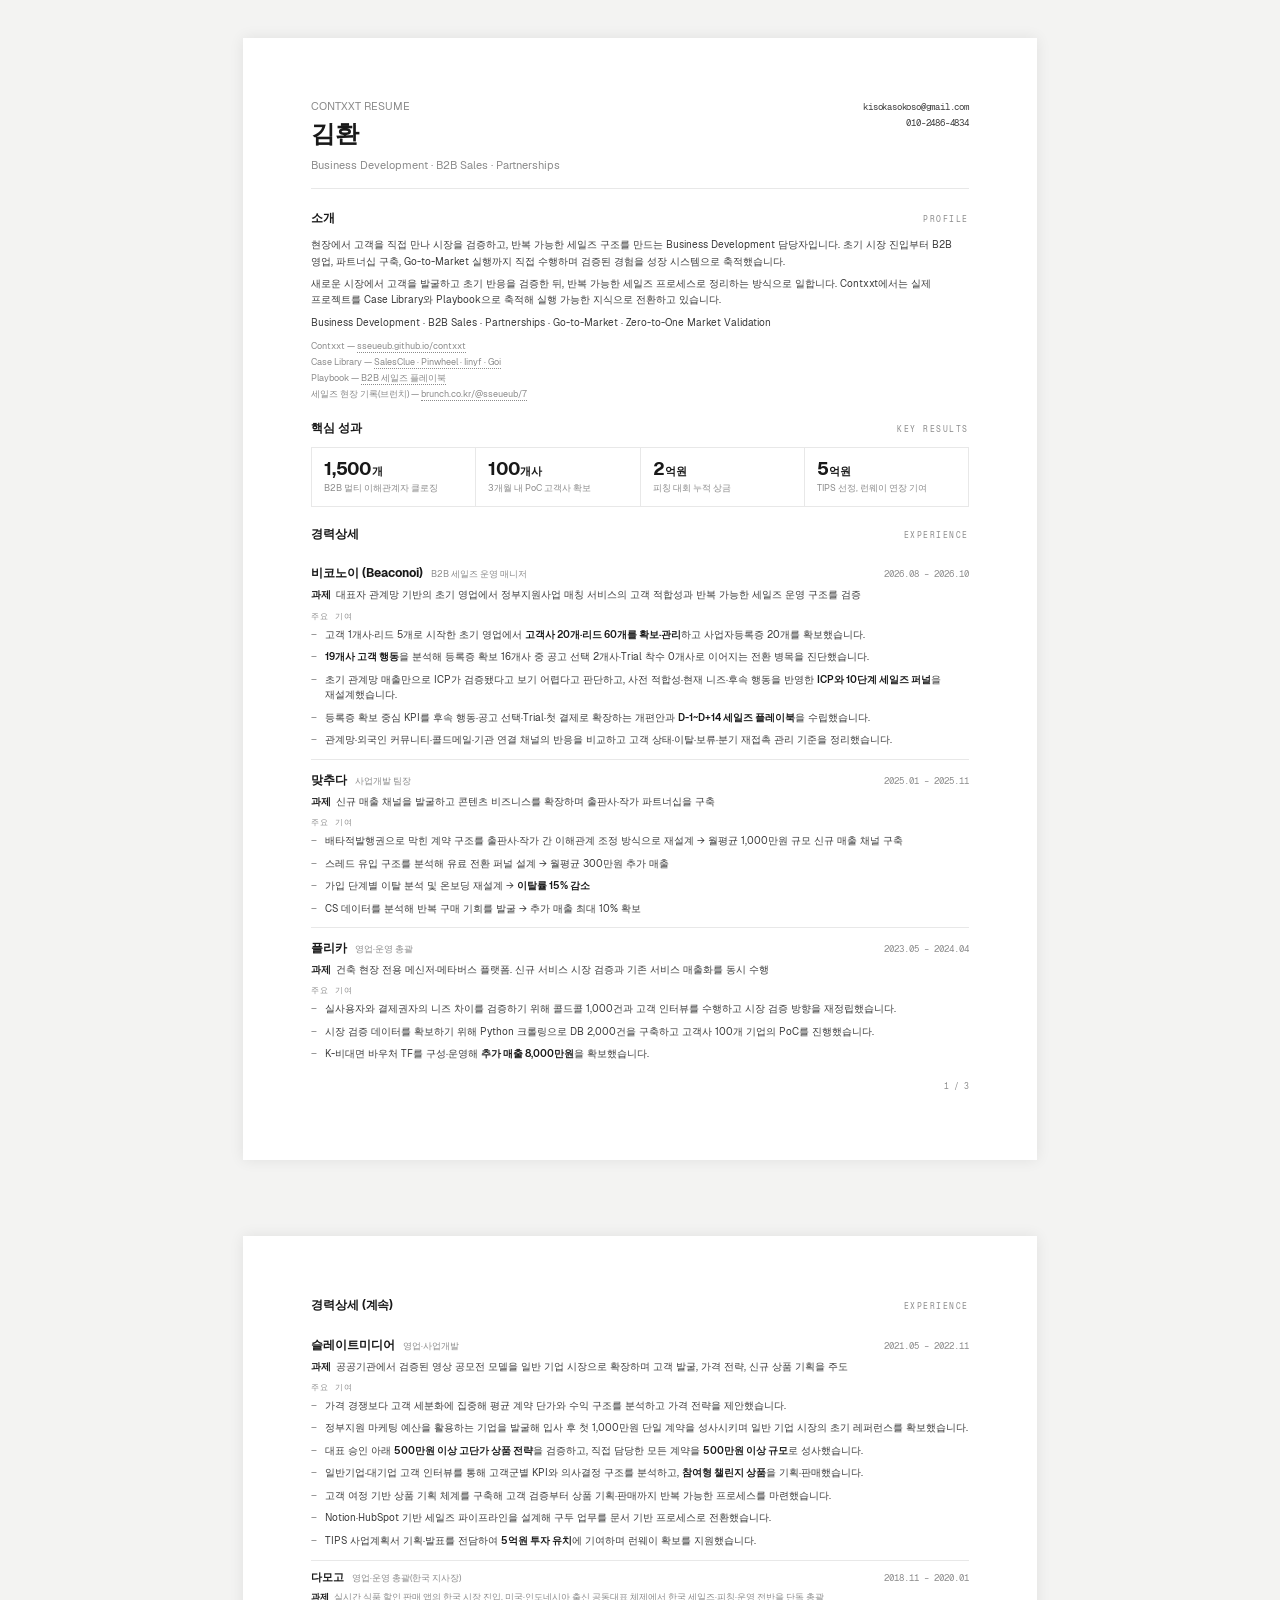
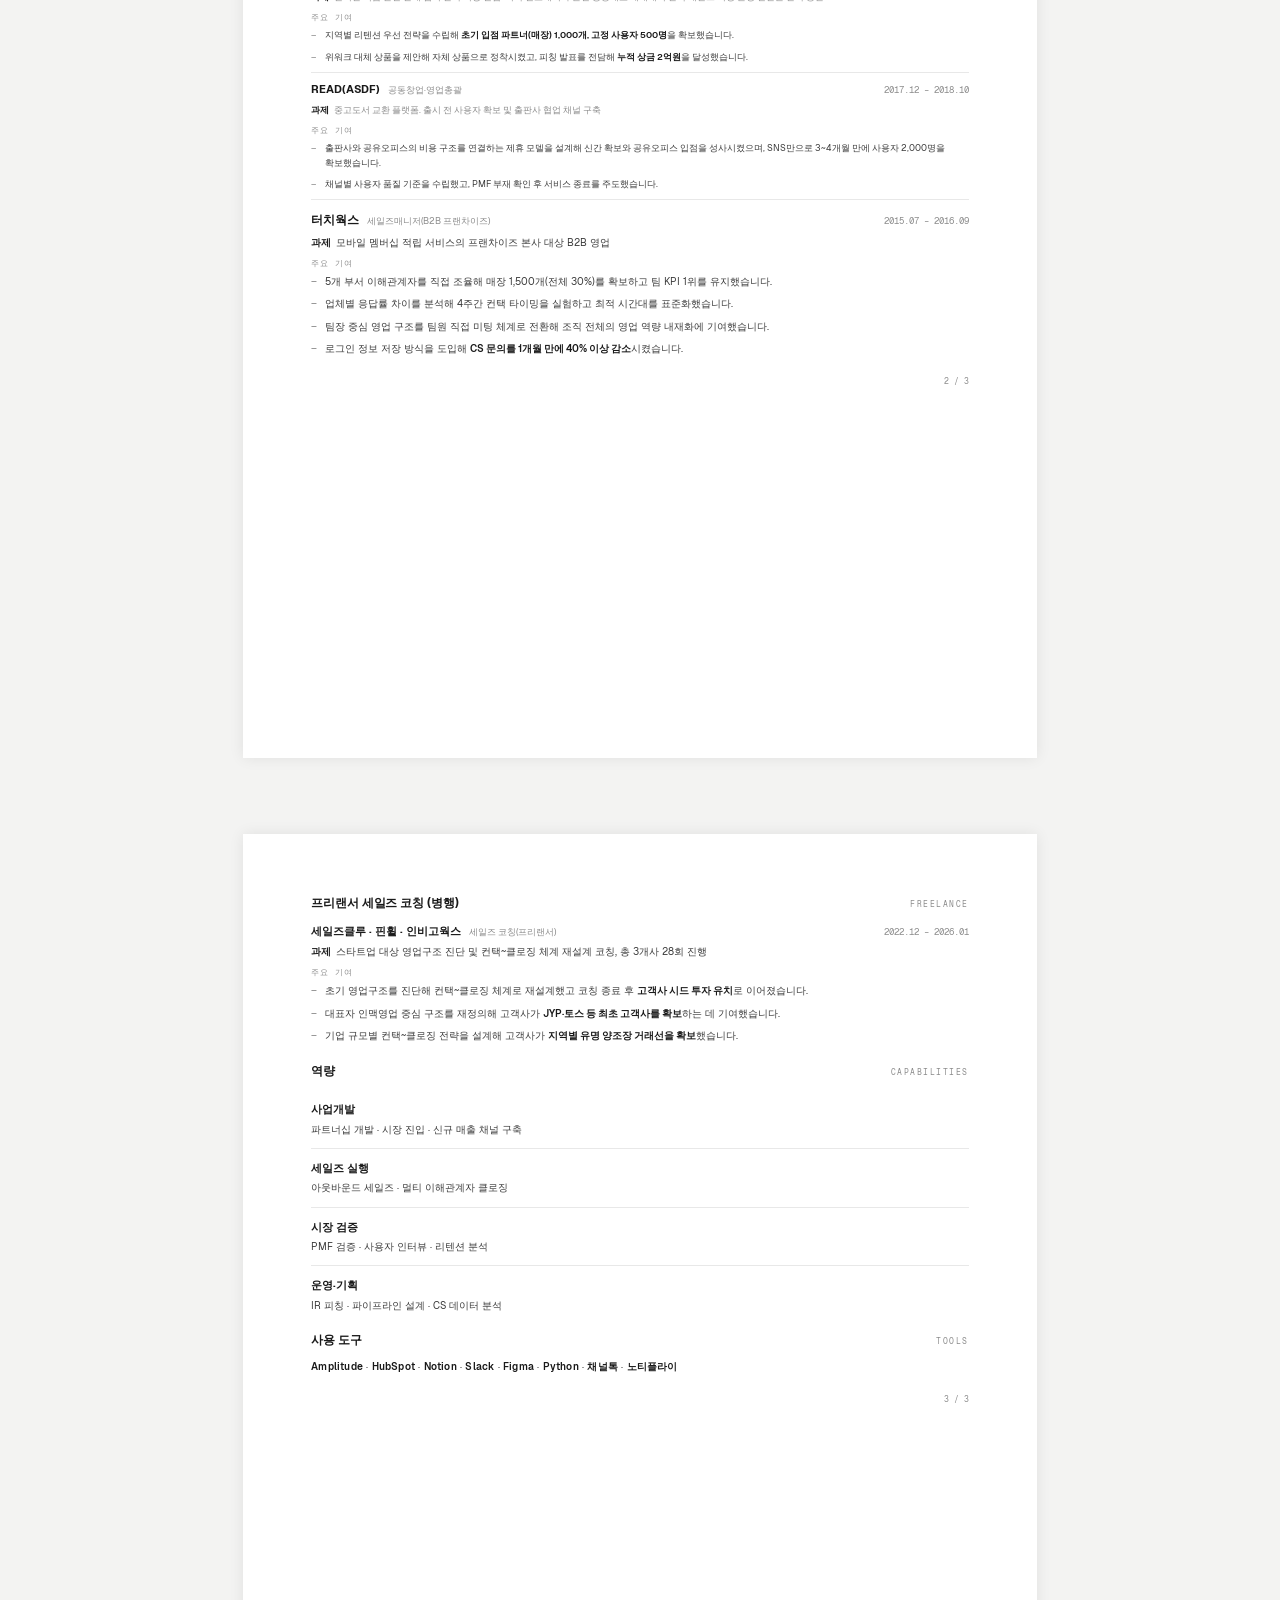
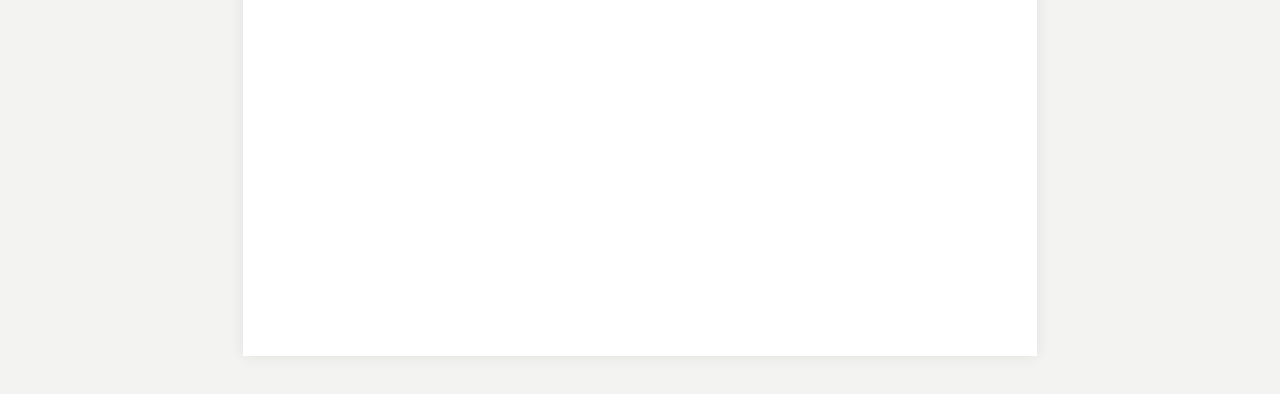
==== resume/index.html @ 453eb9b4 "Add Beaconoi B2B sales experience to resume" ====
<!DOCTYPE html>

<html lang="ko">
<head>
<meta charset="utf-8"/>
<meta content="light only" name="color-scheme"/>
<meta content="#ffffff" name="theme-color"/>
<title>Contxxt Resume — 김환</title>
<style>
@font-face {
    font-family: 'Geist';
    src: url([data-uri]) format('woff2');
    font-weight: 400;
    font-style: normal;
    font-display: swap;
  }
  @font-face {
    font-family: 'Geist';
    src: url([data-uri]) format('woff2');
    font-weight: 600;
    font-style: normal;
    font-display: swap;
  }
  @font-face {
    font-family: 'Geist';
    src: url([data-uri]) format('woff2');
    font-weight: 800;
    font-style: normal;
    font-display: swap;
  }
  @font-face {
    font-family: 'Geist Mono';
    src: url([data-uri]) format('woff2');
    font-weight: 400;
    font-style: normal;
    font-display: swap;
  }

  

  :root{
    --ink:#191919;
    --body:#3a3a3a;
    --muted:#8a8a8a;
    --line:#e8e8e8;
  }
  *{ box-sizing:border-box; }
  html,body{ margin:0; padding:0; }
  body{
    font-family:"Geist","Noto Sans CJK KR","Noto Sans KR",sans-serif;
    color:var(--body);
    background:#f3f3f2;
    font-size:11px;
    line-height:1.6;
    -webkit-font-smoothing:antialiased;
    display:flex;
    flex-direction:column;
    align-items:center;
    width:100%;
    word-break:keep-all;
    overflow-wrap:normal;
  }
  @page{ size: A4; margin: 0; }
  .page{
    width:210mm;
    min-height:297mm;
    padding:16mm 18mm;
    box-sizing:border-box;
    margin:10mm 0;
    background:#ffffff;
    box-shadow:0 0 14px rgba(0,0,0,0.08);
    page-break-after:always;
    flex-shrink:0;
  }
  .page:last-child{ page-break-after:auto; }
  @media print{
    body{ background:#fff; display:block; }
    .page{ box-shadow:none; margin:0 auto; }
  }

  .header{
    display:flex;
    justify-content:space-between;
    align-items:flex-start;
    padding-bottom:14px;
    margin-bottom:20px;
    border-bottom:1px solid var(--line);
  }
  .header .name-block h1{
    font-family:"Geist","Noto Sans CJK KR",sans-serif;
    font-weight:700;
    font-size:24px;
    letter-spacing:-0.3px;
    color:var(--ink);
    margin:0 0 4px 0;
  }
  .header .name-block .role-tag{
    font-size:10.5px;
    font-weight:400;
    color:var(--muted);
  }
  .header .meta-block{
    text-align:right;
    font-size:9.3px;
    color:var(--muted);
    line-height:1.7;
    padding-top:2px;
  }
  .header .meta-block .contact{
    color:var(--body);
    font-weight:500;
    font-family:"Geist Mono","Noto Sans CJK KR",monospace;
    letter-spacing:-0.2px;
  }
  .header .meta-block .status{
    display:inline-block;
    margin-top:7px;
    padding:3px 10px;
    border:1px solid var(--line);
    border-radius:999px;
    font-size:8.5px;
    color:var(--body);
    letter-spacing:0.2px;
  }

  .section{ margin-bottom:18px; }
  .section-head{
    display:flex;
    align-items:baseline;
    justify-content:space-between;
    margin-bottom:9px;
  }
  .section-head h2{
    font-family:"Geist","Noto Sans CJK KR",sans-serif;
    font-size:12px;
    font-weight:700;
    letter-spacing:-0.1px;
    color:var(--ink);
    margin:0;
  }
  .section-head .eyebrow{
    font-family:"Geist Mono","Noto Sans CJK KR",monospace;
    font-size:7.8px;
    color:var(--muted);
    letter-spacing:1.5px;
    text-transform:uppercase;
  }

  .intro p{ margin:0 0 6px 0; font-size:10.2px; color:var(--body); }
  .intro p:last-of-type{ margin-bottom:0; }
  .intro .links{ margin-top:8px; font-size:8.8px; color:var(--muted); }
  .intro .links a{ color:var(--muted); text-decoration:none; border-bottom:1px dotted var(--muted); }
  .intro .links div{ margin-bottom:2px; }

  .kpi-grid{
    display:flex;
    border:1px solid var(--line);
    background:#fff;
  }
  .kpi-cell{
    flex:1 1 0;
    padding:11px 12px;
    border-right:1px solid var(--line);
    box-sizing:border-box;
  }
  .kpi-cell:last-child{ border-right:none; }
  .kpi-num{
    font-family:"Geist","Noto Sans CJK KR",sans-serif;
    font-size:18px;
    font-weight:700;
    color:var(--ink);
    letter-spacing:-0.3px;
    line-height:1.1;
    margin-bottom:4px;
  }
  .kpi-num .unit{ font-size:11px; font-weight:600; margin-left:1px; }
  .kpi-label{ font-size:8.7px; color:var(--muted); line-height:1.35; }

  .role{
    padding:11px 0;
    border-bottom:1px solid var(--line);
    page-break-inside:avoid;
  }
  .role:first-child{ padding-top:0; }
  .role:last-child{ border-bottom:none; padding-bottom:0; }
  .role.compact{ padding:8px 0; }
  .role.compact .role-head h3{ font-size:11px; }
  .role.compact .role-task{ font-size:9px; color:var(--muted); }
  .role.compact .story-item{ font-size:9px; }
  .role-head{
    display:flex;
    justify-content:space-between;
    align-items:baseline;
    margin-bottom:4px;
  }
  .role-head .role-id{ display:flex; align-items:baseline; }
  .role-head h3{
    font-family:"Geist","Noto Sans CJK KR",sans-serif;
    font-size:12px;
    font-weight:700;
    color:var(--ink);
    margin:0;
  }
  .role-head .role-title{ margin-left:8px; font-size:9.2px; font-weight:400; color:var(--muted); }
  .role-head .role-period{
    font-family:"Geist Mono","Noto Sans CJK KR",monospace;
    font-size:8.7px;
    color:var(--muted);
    white-space:nowrap;
    font-variant-numeric:tabular-nums;
  }
  .role-task{ margin:2px 0 7px 0; font-size:9.5px; color:var(--body); }
  .role-task .label{ font-weight:600; color:var(--ink); margin-right:5px; }
  .role-grid{
    display:flex;
    gap:0 22px;
  }
  .role-grid > div{ flex:1; min-width:0; }
  .role-block-title{
    font-family:"Geist Mono","Noto Sans CJK KR",monospace;
    font-size:7.5px;
    font-weight:500;
    color:var(--muted);
    letter-spacing:1px;
    text-transform:uppercase;
    margin:6px 0 4px 0;
  }
  ul.role-list{ margin:0; padding:0; list-style:none; }
  ul.role-list li{
    position:relative;
    padding-left:12px;
    margin-bottom:3px;
    font-size:9.5px;
    color:var(--body);
  }
  ul.role-list li:last-child{ margin-bottom:0; }
  ul.role-list li::before{ content:"–"; position:absolute; left:0; top:0; color:var(--muted); }
  ul.role-list b{ font-weight:600; color:var(--ink); }

  /* ---------- Story blocks ---------- */
  .story-list{ margin:0; padding:0; list-style:none; }
  .story-item{
    position:relative;
    padding-left:14px;
    margin-bottom:7px;
    font-size:9.7px;
    color:var(--body);
  }
  .story-item:last-child{ margin-bottom:0; }
  .story-item::before{
    content:"–";
    position:absolute;
    left:0; top:0;
    color:var(--muted);
  }
  .story-item b{ font-weight:600; color:var(--ink); }
  .contrib-label{
    font-family:"Geist Mono","Noto Sans CJK KR",monospace;
    font-size:7.5px;
    font-weight:500;
    color:var(--muted);
    letter-spacing:1px;
    text-transform:uppercase;
    margin:7px 0 5px 0;
  }

  /* ---------- Capability cards ---------- */
  .cap-item{
    padding:11px 0;
    border-bottom:1px solid var(--line);
  }
  .cap-item:first-child{ padding-top:0; }
  .cap-item:last-child{ border-bottom:none; padding-bottom:0; }
  .cap-title{
    font-family:"Geist","Noto Sans CJK KR",sans-serif;
    font-size:11px;
    font-weight:700;
    color:var(--ink);
    margin-bottom:3px;
  }
  .cap-summary{
    font-size:9.5px;
    color:var(--body);
    margin-bottom:0;
  }
  .cap-keywords{ margin:0; padding:0; list-style:none; }
  .cap-keywords li{
    position:relative;
    padding-left:12px;
    margin-bottom:3px;
    font-size:9.7px;
    color:var(--body);
  }
  .cap-keywords li:last-child{ margin-bottom:0; }
  .cap-keywords li::before{ content:"–"; position:absolute; left:0; top:0; color:var(--muted); }
  .role-metrics{
    margin-top:7px;
    font-size:9px;
    color:var(--muted);
  }
  .role-metrics b{ font-weight:600; color:var(--ink); }

  .freelance-item{
    padding-bottom:9px;
    margin-bottom:9px;
    border-bottom:1px solid var(--line);
  }
  .freelance-item:last-child{ margin-bottom:0; padding-bottom:0; border-bottom:none; }
  .freelance-item .role-head h3{ font-size:11px; }

  .tools-line{ font-size:9.5px; color:var(--body); letter-spacing:0.2px; }
  .tools-line b{ color:var(--ink); font-weight:600; }

  .footnote{
    margin-top:12px;
    font-size:7.8px;
    color:var(--muted);
    text-align:right;
    font-family:"Geist Mono","Noto Sans CJK KR",monospace;
  }
</style>
</head>
<body>
<div class="page">
<div class="header">
<div class="name-block">
<div class="role-tag">CONTXXT RESUME</div>
<h1>김환</h1>
<div class="role-tag">Business Development · B2B Sales · Partnerships</div>
</div>
<div class="meta-block">
<div class="contact">kisokasokoso@gmail.com</div>
<div class="contact">010-2486-4834</div>
</div>
</div>
<div class="section intro">
<div class="section-head">
<h2>소개</h2>
<span class="eyebrow">Profile</span>
</div>
<p class="profile-lead">현장에서 고객을 직접 만나 시장을 검증하고, 반복 가능한 세일즈 구조를 만드는 Business Development 담당자입니다. 초기 시장 진입부터 B2B 영업, 파트너십 구축, Go-to-Market 실행까지 직접 수행하며 검증된 경험을 성장 시스템으로 축적했습니다.</p>
<p>새로운 시장에서 고객을 발굴하고 초기 반응을 검증한 뒤, 반복 가능한 세일즈 프로세스로 정리하는 방식으로 일합니다. Contxxt에서는 실제 프로젝트를 Case Library와 Playbook으로 축적해 실행 가능한 지식으로 전환하고 있습니다.</p>
<p class="core-skills">Business Development · B2B Sales · Partnerships · Go-to-Market · Zero-to-One Market Validation</p>
<div class="links">
<div>Contxxt — <a href="../" rel="noopener" target="_blank">sseueub.github.io/contxxt</a></div>
<div>Case Library — <a href="../cases/2026/001_salesclue.html" rel="noopener" target="_blank">SalesClue · Pinwheel · Iinyf · Goi</a></div>
<div>Playbook — <a href="../playbook/" rel="noopener" target="_blank">B2B 세일즈 플레이북</a></div>
<div>세일즈 현장 기록(브런치) — <a href="https://brunch.co.kr/@sseueub/7" rel="noopener" target="_blank">brunch.co.kr/@sseueub/7</a></div>
</div>
</div>
<div class="section">
<div class="section-head">
<h2>핵심 성과</h2>
<span class="eyebrow">Key Results</span>
</div>
<div class="kpi-grid">
<div class="kpi-cell">
<div class="kpi-num">1,500<span class="unit">개</span></div>
<div class="kpi-label">B2B 멀티 이해관계자 클로징</div>
</div>
<div class="kpi-cell">
<div class="kpi-num">100<span class="unit">개사</span></div>
<div class="kpi-label">3개월 내 PoC 고객사 확보</div>
</div>
<div class="kpi-cell">
<div class="kpi-num">2<span class="unit">억원</span></div>
<div class="kpi-label">피칭 대회 누적 상금</div>
</div>
<div class="kpi-cell">
<div class="kpi-num">5<span class="unit">억원</span></div>
<div class="kpi-label">TIPS 선정, 런웨이 연장 기여</div>
</div>
</div>
</div>
<div class="section">
<div class="section-head">
<h2>경력상세</h2>
<span class="eyebrow">Experience</span>
</div>
<div class="role">
<div class="role-head">
<div class="role-id">
<h3>비코노이 (Beaconoi)</h3>
<span class="role-title">B2B 세일즈 운영 매니저</span>
</div>
<span class="role-period">2026.08 – 2026.10</span>
</div>
<p class="role-task"><span class="label">과제</span>대표자 관계망 기반의 초기 영업에서 정부지원사업 매칭 서비스의 고객 적합성과 반복 가능한 세일즈 운영 구조를 검증</p>
<div class="contrib-label">주요 기여</div>
<ul class="story-list">
<li class="story-item">고객 1개사·리드 5개로 시작한 초기 영업에서 <b>고객사 20개·리드 60개를 확보·관리</b>하고 사업자등록증 20개를 확보했습니다.</li>
<li class="story-item"><b>19개사 고객 행동</b>을 분석해 등록증 확보 16개사 중 공고 선택 2개사·Trial 착수 0개사로 이어지는 전환 병목을 진단했습니다.</li>
<li class="story-item">초기 관계망 매출만으로 ICP가 검증됐다고 보기 어렵다고 판단하고, 사전 적합성·현재 니즈·후속 행동을 반영한 <b>ICP와 10단계 세일즈 퍼널</b>을 재설계했습니다.</li>
<li class="story-item">등록증 확보 중심 KPI를 후속 행동·공고 선택·Trial·첫 결제로 확장하는 개편안과 <b>D-1~D+14 세일즈 플레이북</b>을 수립했습니다.</li>
<li class="story-item">관계망·외국인 커뮤니티·콜드메일·기관 연결 채널의 반응을 비교하고 고객 상태·이탈·보류·분기 재접촉 관리 기준을 정리했습니다.</li>
</ul>
</div>
<div class="role">
<div class="role-head">
<div class="role-id">
<h3>맞추다</h3>
<span class="role-title">사업개발 팀장</span>
</div>
<span class="role-period">2025.01 – 2025.11</span>
</div>
<p class="role-task"><span class="label">과제</span>신규 매출 채널을 발굴하고 콘텐츠 비즈니스를 확장하며 출판사·작가 파트너십을 구축</p>
<div class="contrib-label">주요 기여</div>
<ul class="story-list">
<li class="story-item">배타적발행권으로 막힌 계약 구조를 출판사·작가 간 이해관계 조정 방식으로 재설계 → 월평균 1,000만원 규모 신규 매출 채널 구축</li>
<li class="story-item">스레드 유입 구조를 분석해 유료 전환 퍼널 설계 → 월평균 300만원 추가 매출</li>
<li class="story-item">가입 단계별 이탈 분석 및 온보딩 재설계 → <b>이탈률 15% 감소</b></li>
<li class="story-item">CS 데이터를 분석해 반복 구매 기회를 발굴 → 추가 매출 최대 10% 확보</li>
</ul>
</div>
<div class="role">
<div class="role-head">
<div class="role-id">
<h3>플리카</h3>
<span class="role-title">영업·운영 총괄</span>
</div>
<span class="role-period">2023.05 – 2024.04</span>
</div>
<p class="role-task"><span class="label">과제</span>건축 현장 전용 메신저·메타버스 플랫폼. 신규 서비스 시장 검증과 기존 서비스 매출화를 동시 수행</p>
<div class="contrib-label">주요 기여</div>
<ul class="story-list">
<li class="story-item">실사용자와 결제권자의 니즈 차이를 검증하기 위해 콜드콜 1,000건과 고객 인터뷰를 수행하고 시장 검증 방향을 재정립했습니다.</li>
<li class="story-item">시장 검증 데이터를 확보하기 위해 Python 크롤링으로 DB 2,000건을 구축하고 고객사 100개 기업의 PoC를 진행했습니다.</li>
<li class="story-item">K-비대면 바우처 TF를 구성·운영해 <b>추가 매출 8,000만원</b>을 확보했습니다.</li>
</ul>
</div>

</div>
<div class="footnote">1 / 3</div>
</div>
<div class="page">
<div class="section" style="margin-top:0;">
<div class="section-head">
<h2>경력상세 (계속)</h2>
<span class="eyebrow">Experience</span>
</div>
<div class="role">
<div class="role-head">
<div class="role-id">
<h3>슬레이트미디어</h3>
<span class="role-title">영업·사업개발</span>
</div>
<span class="role-period">2021.05 – 2022.11</span>
</div>
<p class="role-task"><span class="label">과제</span>공공기관에서 검증된 영상 공모전 모델을 일반 기업 시장으로 확장하며 고객 발굴, 가격 전략, 신규 상품 기획을 주도</p>
<div class="contrib-label">주요 기여</div>
<ul class="story-list"><li class="story-item">가격 경쟁보다 고객 세분화에 집중해 평균 계약 단가와 수익 구조를 분석하고 가격 전략을 제안했습니다.</li>
<li class="story-item">정부지원 마케팅 예산을 활용하는 기업을 발굴해 입사 후 첫 1,000만원 단일 계약을 성사시키며 일반 기업 시장의 초기 레퍼런스를 확보했습니다.</li>
<li class="story-item">대표 승인 아래 <b>500만원 이상 고단가 상품 전략</b>을 검증하고, 직접 담당한 모든 계약을 <b>500만원 이상 규모</b>로 성사했습니다.</li>
<li class="story-item">일반기업·대기업 고객 인터뷰를 통해 고객군별 KPI와 의사결정 구조를 분석하고, <b>참여형 챌린지 상품</b>을 기획·판매했습니다.</li>
<li class="story-item">고객 여정 기반 상품 기획 체계를 구축해 고객 검증부터 상품 기획·판매까지 반복 가능한 프로세스를 마련했습니다.</li>
<li class="story-item">Notion·HubSpot 기반 세일즈 파이프라인을 설계해 구두 업무를 문서 기반 프로세스로 전환했습니다.</li>
<li class="story-item">TIPS 사업계획서 기획·발표를 전담하여 <b>5억원 투자 유치</b>에 기여하며 런웨이 확보를 지원했습니다.</li></ul>
</div>
<div class="role compact">
<div class="role-head">
<div class="role-id">
<h3>다모고</h3>
<span class="role-title">영업·운영 총괄(한국 지사장)</span>
</div>
<span class="role-period">2018.11 – 2020.01</span>
</div>
<p class="role-task"><span class="label">과제</span>실시간 식품 할인 판매 앱의 한국 시장 진입. 미국·인도네시아 출신 공동대표 체제에서 한국 세일즈·피칭·운영 전반을 단독 총괄</p>
<div class="contrib-label">주요 기여</div>
<ul class="story-list">
<li class="story-item">지역별 리텐션 우선 전략을 수립해 <b>초기 입점 파트너(매장) 1,000개, 고정 사용자 500명</b>을 확보했습니다.</li>
<li class="story-item">위워크 대체 상품을 제안해 자체 상품으로 정착시켰고, 피칭 발표를 전담해 <b>누적 상금 2억원</b>을 달성했습니다.</li>
</ul>
</div>
<div class="role compact">
<div class="role-head">
<div class="role-id">
<h3>READ(ASDF)</h3>
<span class="role-title">공동창업·영업총괄</span>
</div>
<span class="role-period">2017.12 – 2018.10</span>
</div>
<p class="role-task"><span class="label">과제</span>중고도서 교환 플랫폼. 출시 전 사용자 확보 및 출판사 협업 채널 구축</p>
<div class="contrib-label">주요 기여</div>
<ul class="story-list">
<li class="story-item">출판사와 공유오피스의 비용 구조를 연결하는 제휴 모델을 설계해 신간 확보와 공유오피스 입점을 성사시켰으며, SNS만으로 3~4개월 만에 사용자 2,000명을 확보했습니다.</li>
<li class="story-item">채널별 사용자 품질 기준을 수립했고, PMF 부재 확인 후 서비스 종료를 주도했습니다.</li>
</ul>
</div>
<div class="role">
<div class="role-head">
<div class="role-id">
<h3>터치웍스</h3>
<span class="role-title">세일즈매니저(B2B 프랜차이즈)</span>
</div>
<span class="role-period">2015.07 – 2016.09</span>
</div>
<p class="role-task"><span class="label">과제</span>모바일 멤버십 적립 서비스의 프랜차이즈 본사 대상 B2B 영업</p>
<div class="contrib-label">주요 기여</div>
<ul class="story-list">
<li class="story-item">5개 부서 이해관계자를 직접 조율해 매장 1,500개(전체 30%)를 확보하고 팀 KPI 1위를 유지했습니다.</li>
<li class="story-item">업체별 응답률 차이를 분석해 4주간 컨택 타이밍을 실험하고 최적 시간대를 표준화했습니다.</li>
<li class="story-item">팀장 중심 영업 구조를 팀원 직접 미팅 체계로 전환해 조직 전체의 영업 역량 내재화에 기여했습니다.</li>
<li class="story-item">로그인 정보 저장 방식을 도입해 <b>CS 문의를 1개월 만에 40% 이상 감소</b>시켰습니다.</li>
</ul>
</div>
</div>
<div class="footnote">2 / 3</div>
</div>
<div class="page">
<div class="section">
<div class="section-head">
<h2>프리랜서 세일즈 코칭 (병행)</h2>
<span class="eyebrow">Freelance</span>
</div>
<div class="freelance-item">
<div class="role-head">
<div class="role-id">
<h3>세일즈클루 · 핀휠 · 인비고웍스</h3>
<span class="role-title">세일즈 코칭(프리랜서)</span>
</div>
<span class="role-period">2022.12 – 2026.01</span>
</div>
<p class="role-task"><span class="label">과제</span>스타트업 대상 영업구조 진단 및 컨택~클로징 체계 재설계 코칭, 총 3개사 28회 진행</p>
<div class="contrib-label">주요 기여</div>
<ul class="story-list">
<li class="story-item">초기 영업구조를 진단해 컨택~클로징 체계로 재설계했고 코칭 종료 후 <b>고객사 시드 투자 유치</b>로 이어졌습니다.</li>
<li class="story-item">대표자 인맥영업 중심 구조를 재정의해 고객사가 <b>JYP·토스 등 최초 고객사를 확보</b>하는 데 기여했습니다.</li>
<li class="story-item">기업 규모별 컨택~클로징 전략을 설계해 고객사가 <b>지역별 유명 양조장 거래선을 확보</b>했습니다.</li>
</ul>
</div>
</div>
<div class="section">
<div class="section-head">
<h2>역량</h2>
<span class="eyebrow">Capabilities</span>
</div>
<div class="cap-item">
<div class="cap-title">사업개발</div>
<div class="cap-summary">파트너십 개발 · 시장 진입 · 신규 매출 채널 구축</div>
</div>
<div class="cap-item">
<div class="cap-title">세일즈 실행</div>
<div class="cap-summary">아웃바운드 세일즈 · 멀티 이해관계자 클로징</div>
</div>
<div class="cap-item">
<div class="cap-title">시장 검증</div>
<div class="cap-summary">PMF 검증 · 사용자 인터뷰 · 리텐션 분석</div>
</div>
<div class="cap-item">
<div class="cap-title">운영·기획</div>
<div class="cap-summary">IR 피칭 · 파이프라인 설계 · CS 데이터 분석</div>
</div>
</div>
<div class="section">
<div class="section-head">
<h2>사용 도구</h2>
<span class="eyebrow">Tools</span>
</div>
<div class="tools-line">
<b>Amplitude</b> · <b>HubSpot</b> · <b>Notion</b> · <b>Slack</b> · <b>Figma</b> · <b>Python</b> · <b>채널톡</b> · <b>노티플라이</b>
</div>
</div>
<div class="footnote">3 / 3</div>
</div>
</body>
</html>
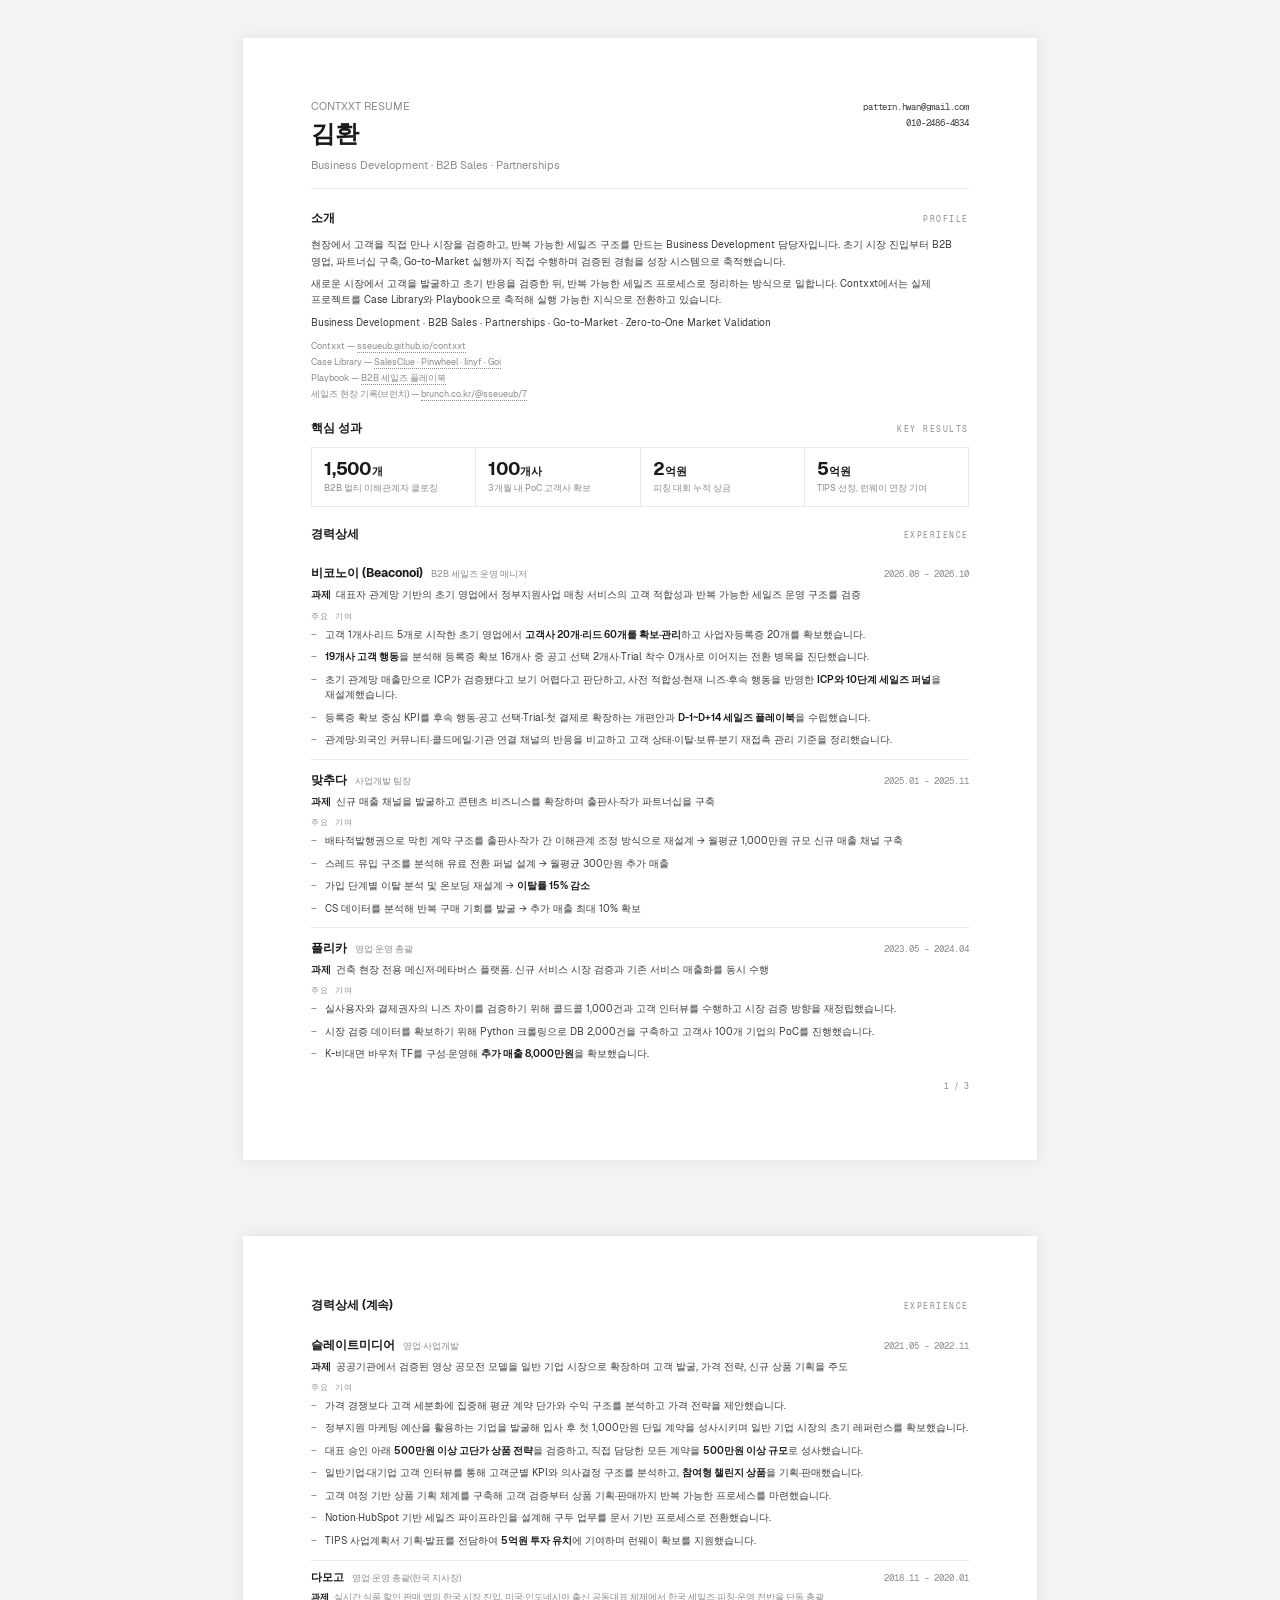
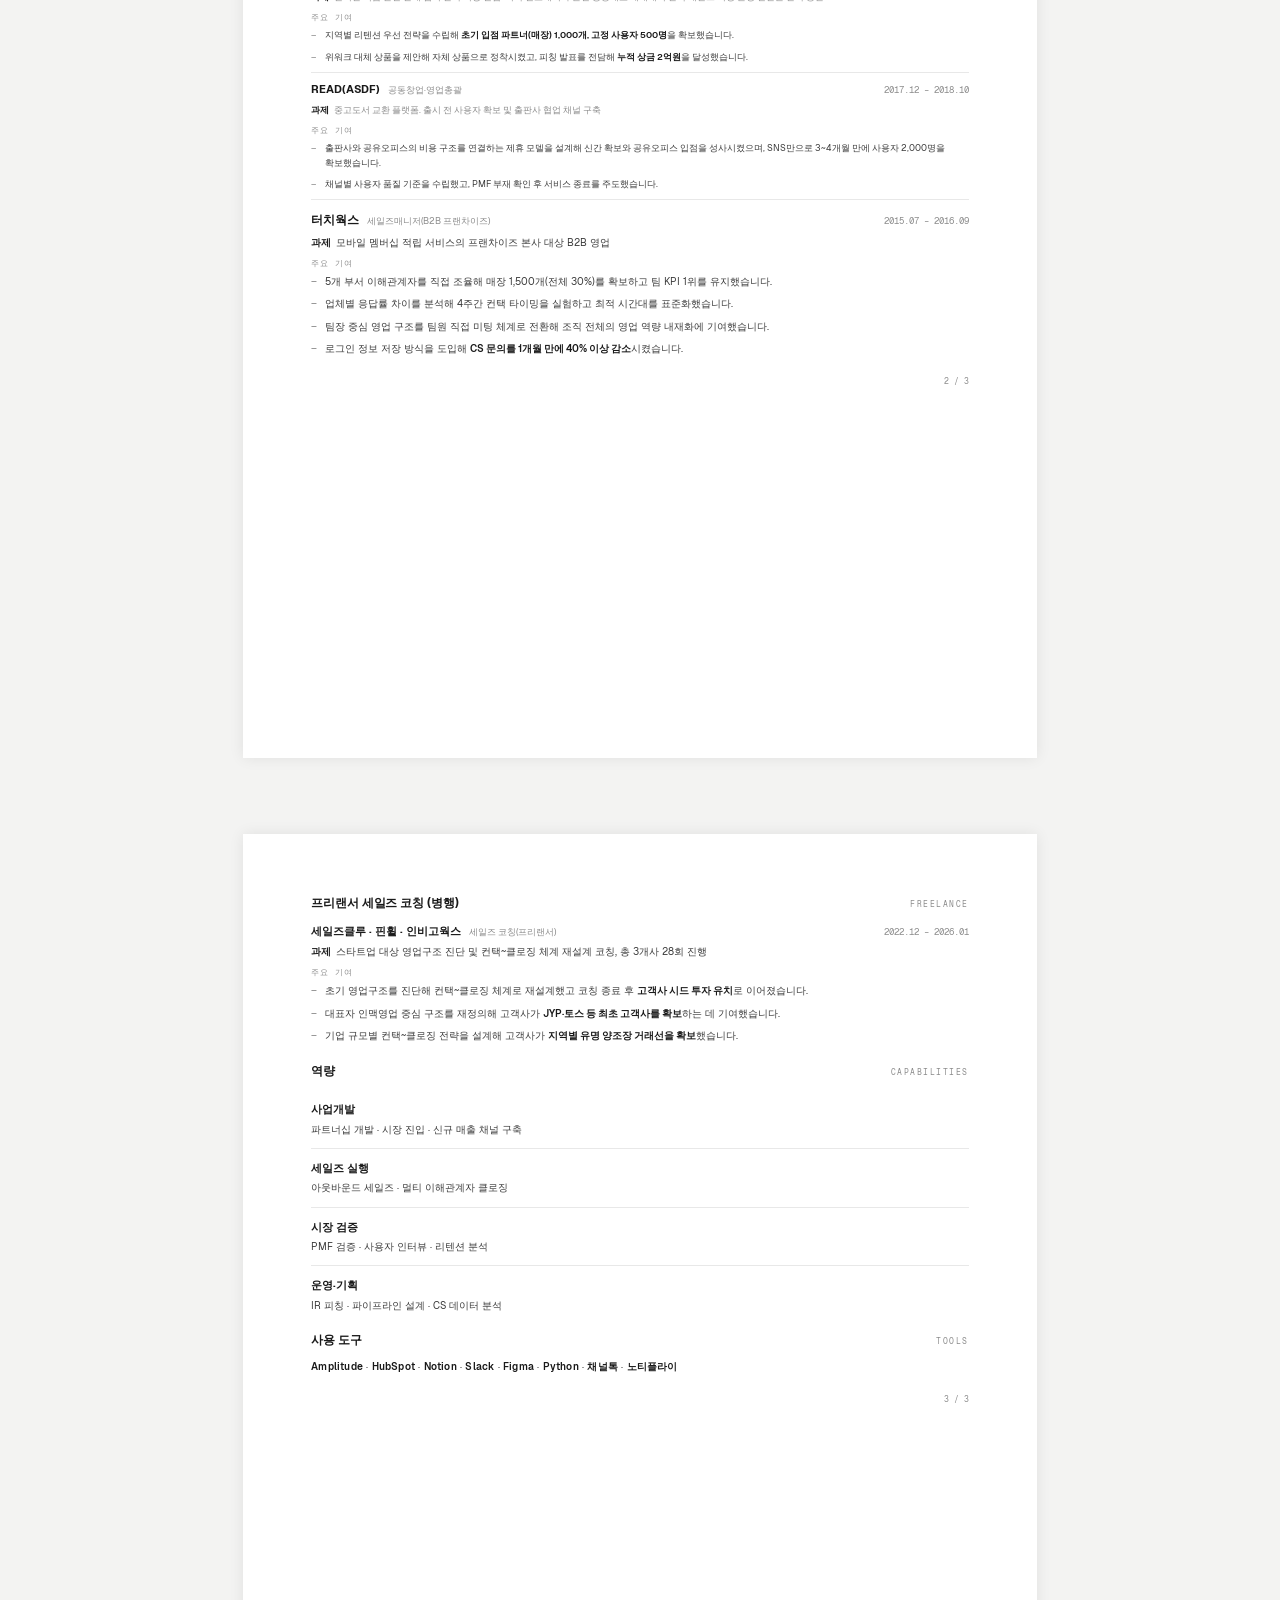
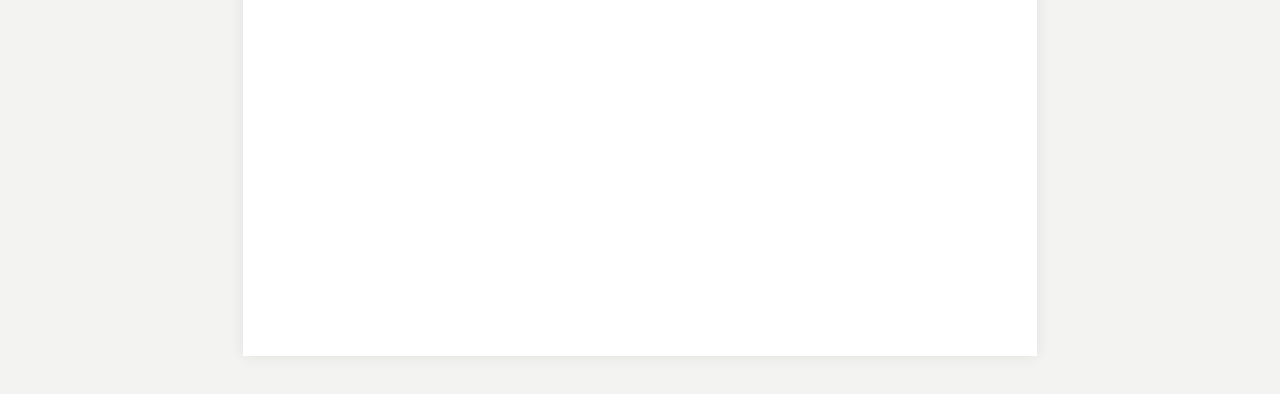
==== commit d9546e87: "Update resume contact email" ====
--- a/resume/index.html
+++ b/resume/index.html
@@ -329,7 +329,7 @@
 <div class="role-tag">Business Development · B2B Sales · Partnerships</div>
 </div>
 <div class="meta-block">
-<div class="contact">kisokasokoso@gmail.com</div>
+<div class="contact">pattern.hwan@gmail.com</div>
 <div class="contact">010-2486-4834</div>
 </div>
 </div>
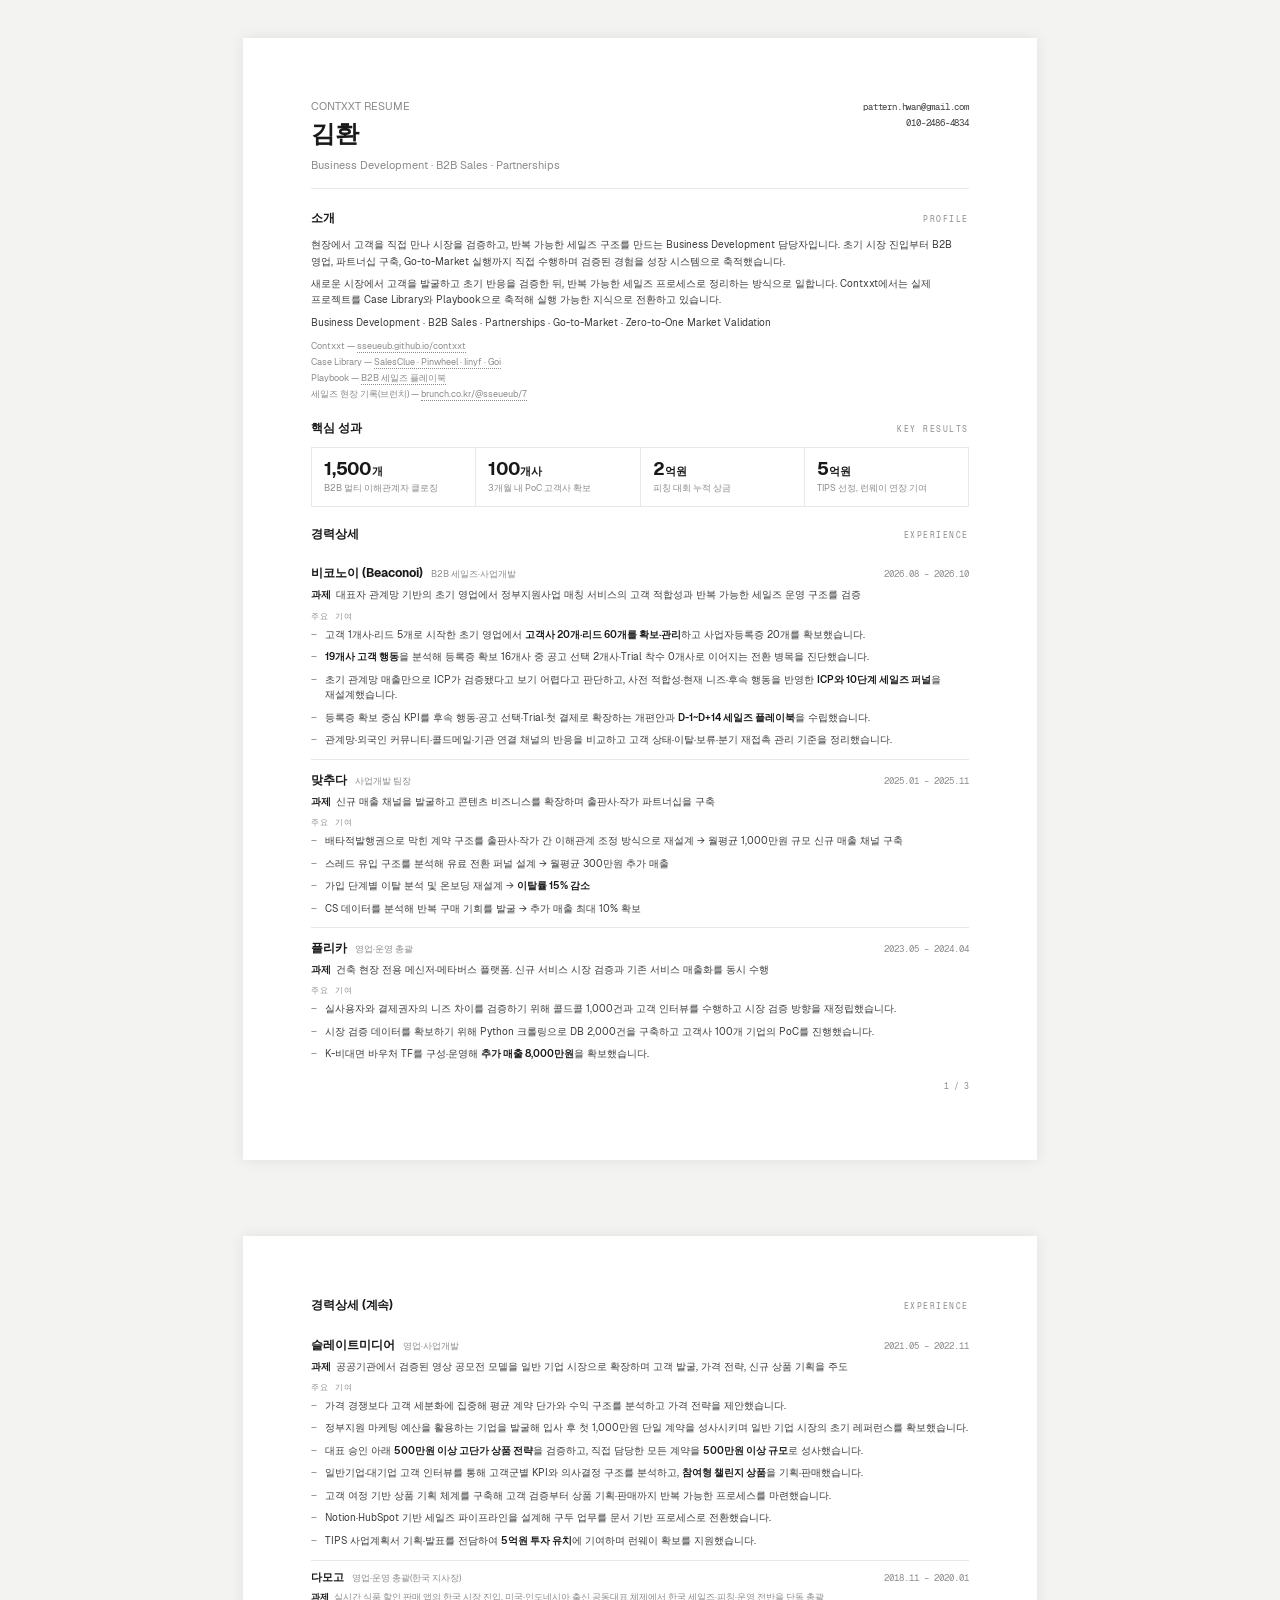
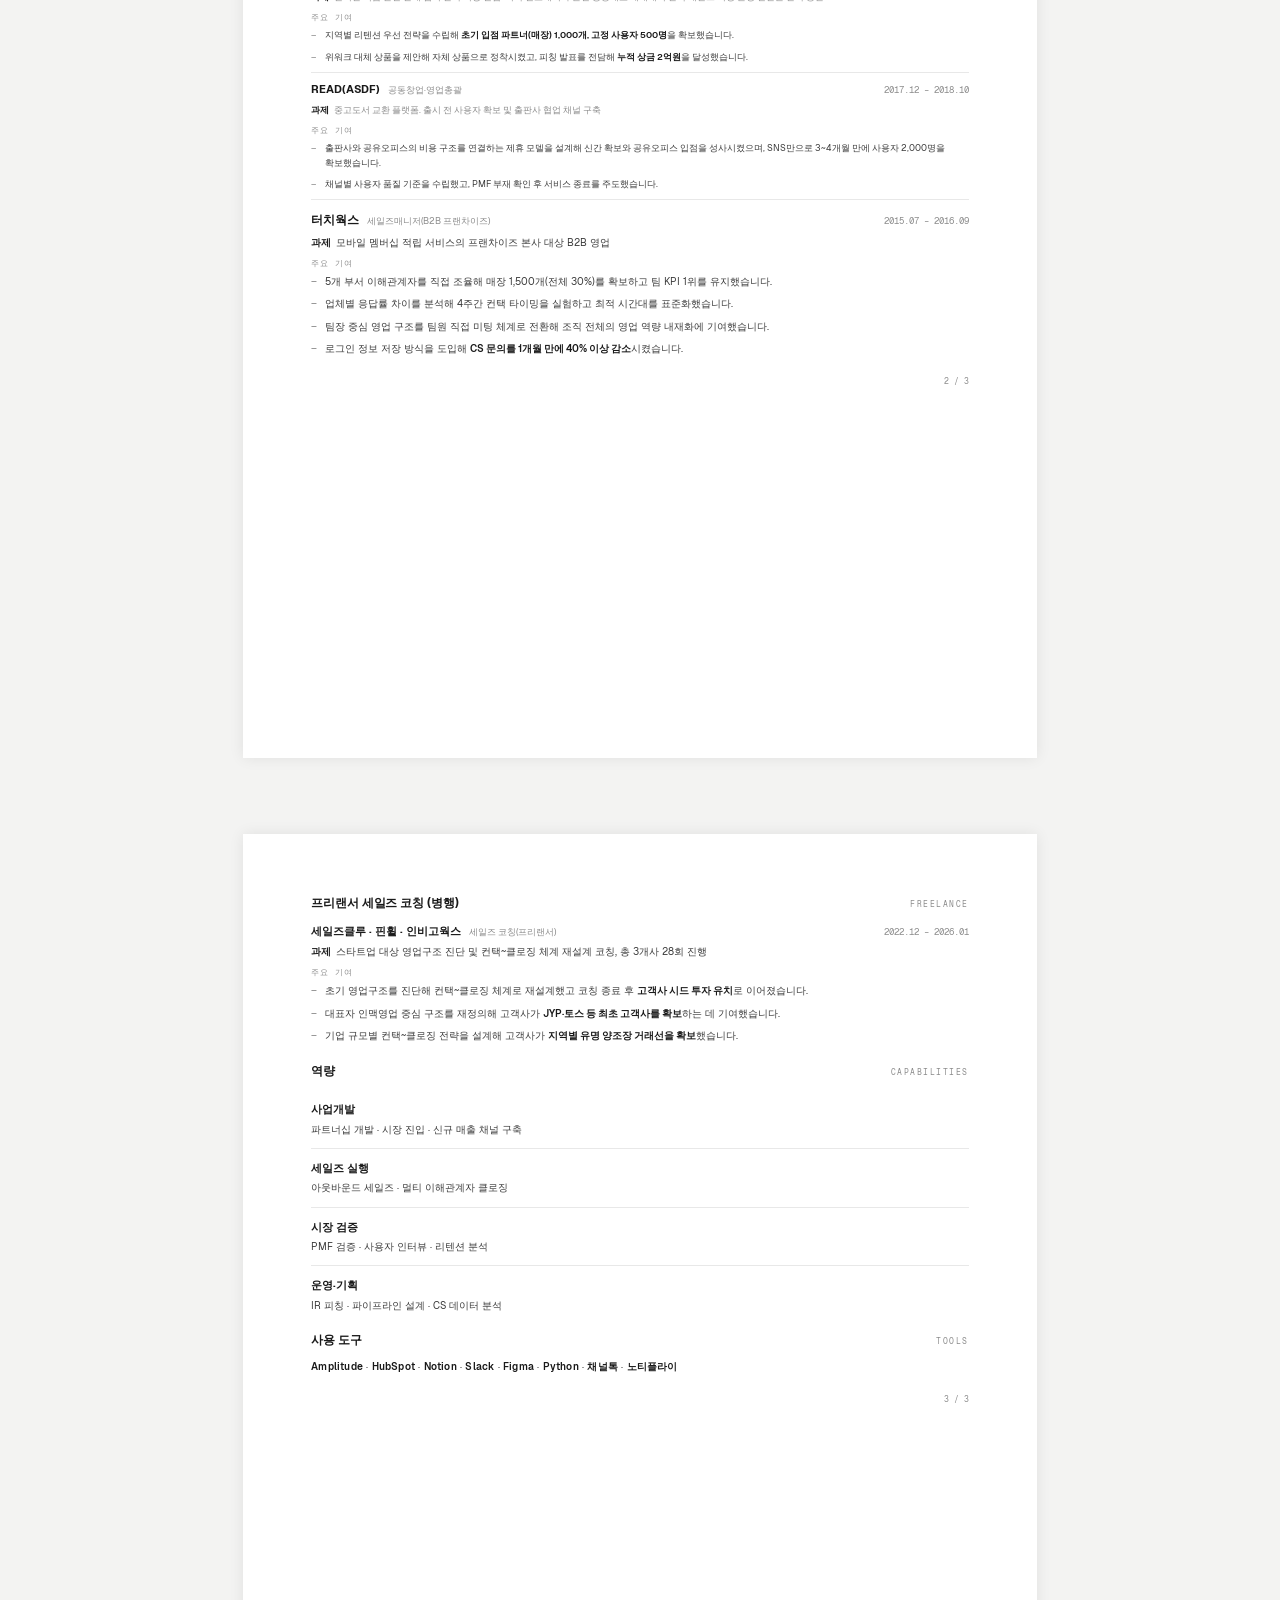
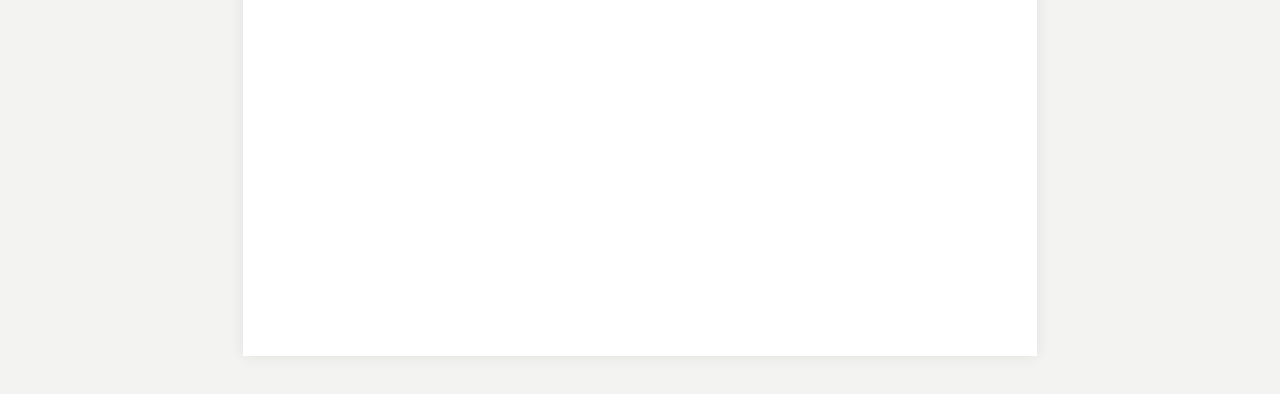
==== commit 347e3a0e: "Update Beaconoi role to B2B sales and business development" ====
--- a/resume/index.html
+++ b/resume/index.html
@@ -381,7 +381,7 @@
 <div class="role-head">
 <div class="role-id">
 <h3>비코노이 (Beaconoi)</h3>
-<span class="role-title">B2B 세일즈 운영 매니저</span>
+<span class="role-title">B2B 세일즈·사업개발</span>
 </div>
 <span class="role-period">2026.08 – 2026.10</span>
 </div>
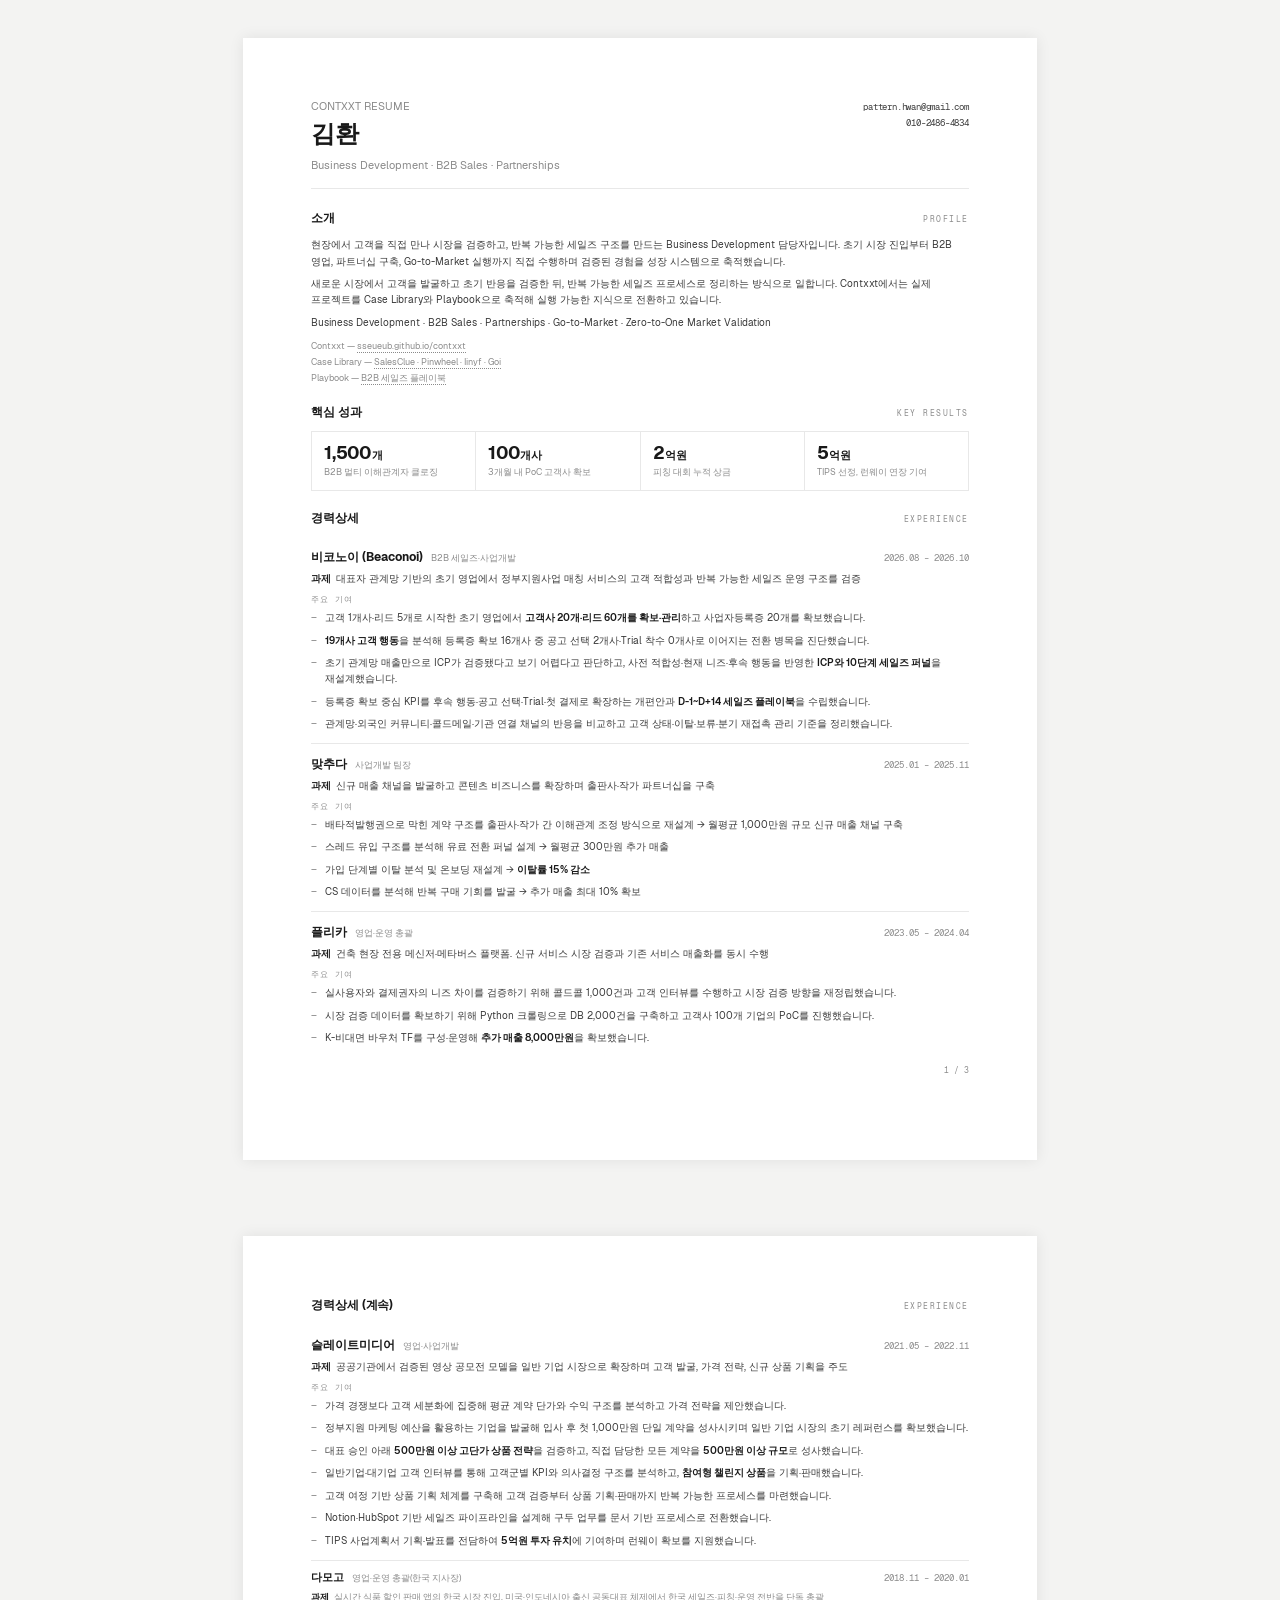
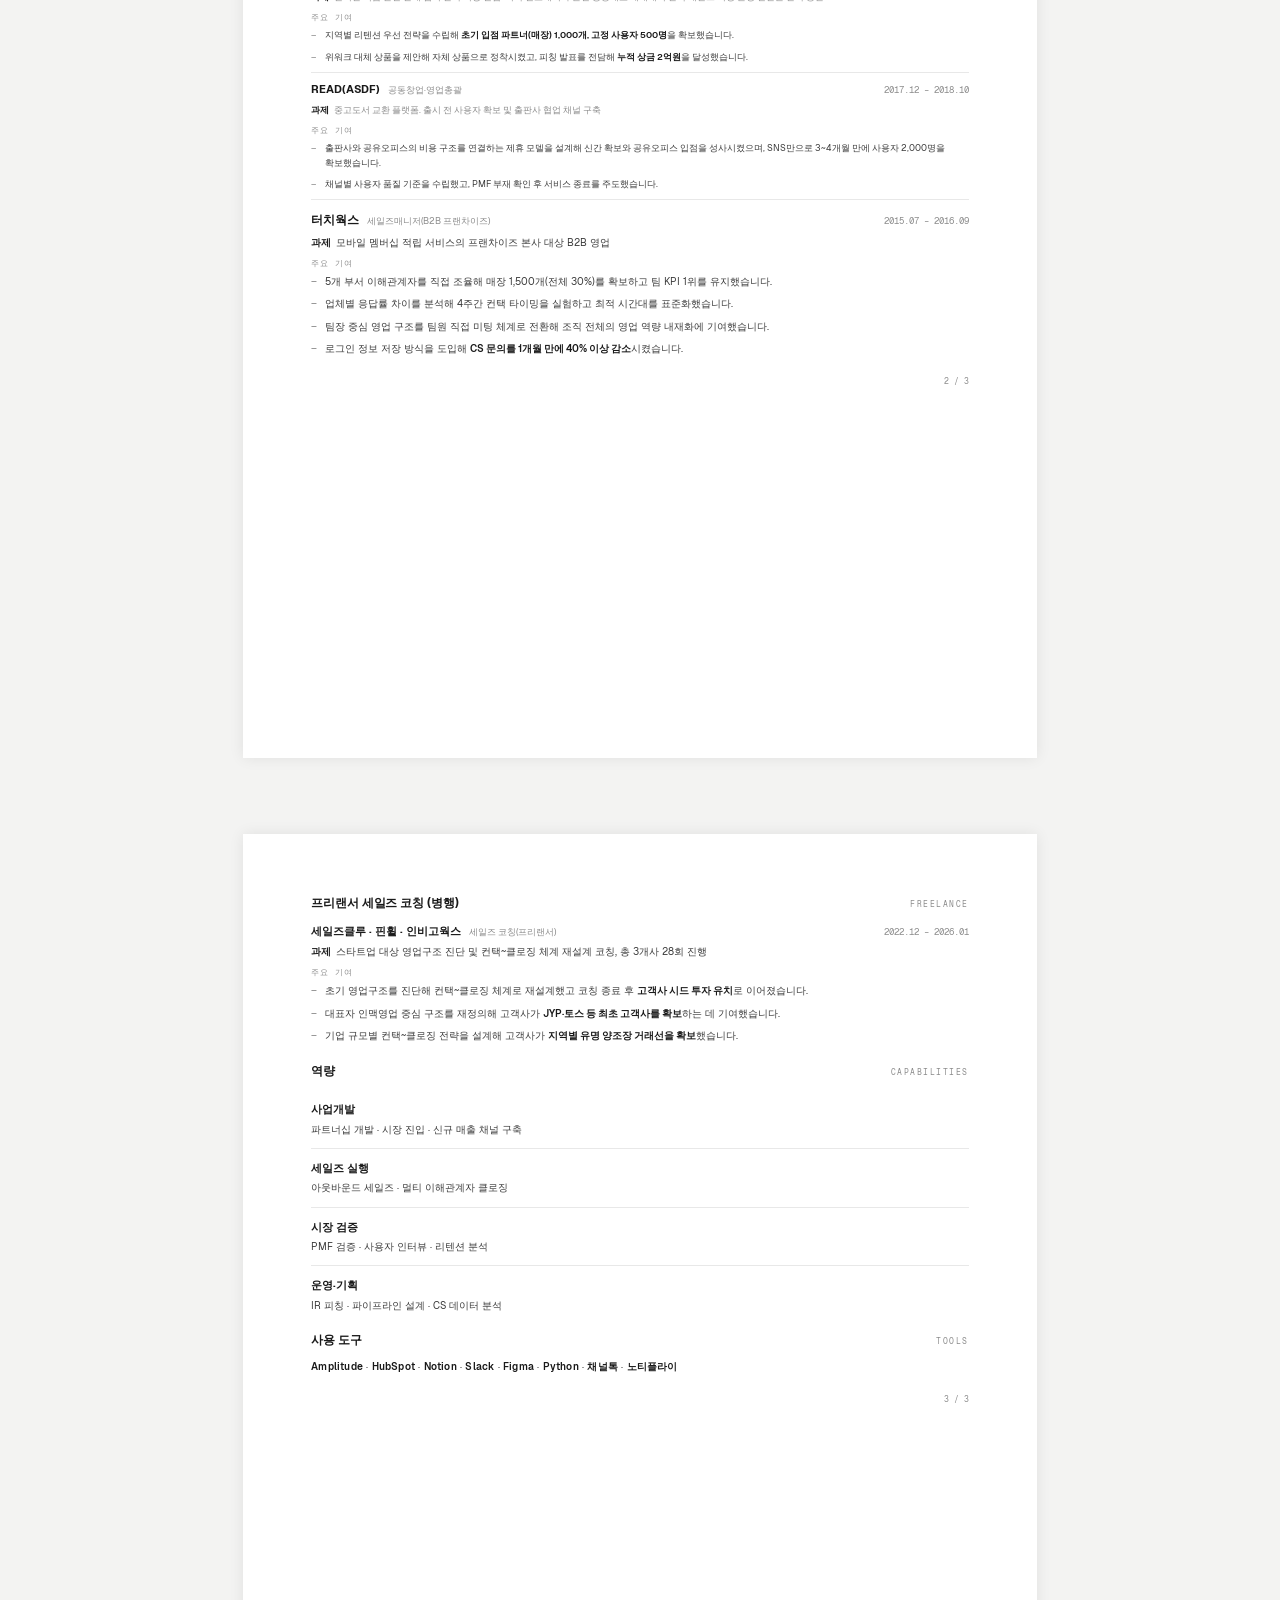
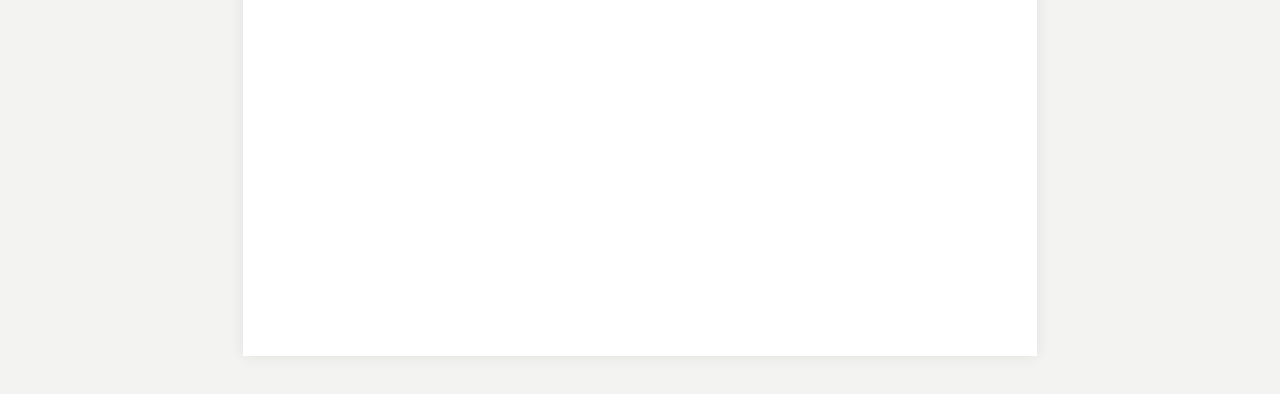
==== commit fb891cfc: "Remove Brunch field notes link from resume" ====
--- a/resume/index.html
+++ b/resume/index.html
@@ -345,7 +345,6 @@
 <div>Contxxt — <a href="../" rel="noopener" target="_blank">sseueub.github.io/contxxt</a></div>
 <div>Case Library — <a href="../cases/2026/001_salesclue.html" rel="noopener" target="_blank">SalesClue · Pinwheel · Iinyf · Goi</a></div>
 <div>Playbook — <a href="../playbook/" rel="noopener" target="_blank">B2B 세일즈 플레이북</a></div>
-<div>세일즈 현장 기록(브런치) — <a href="https://brunch.co.kr/@sseueub/7" rel="noopener" target="_blank">brunch.co.kr/@sseueub/7</a></div>
 </div>
 </div>
 <div class="section">
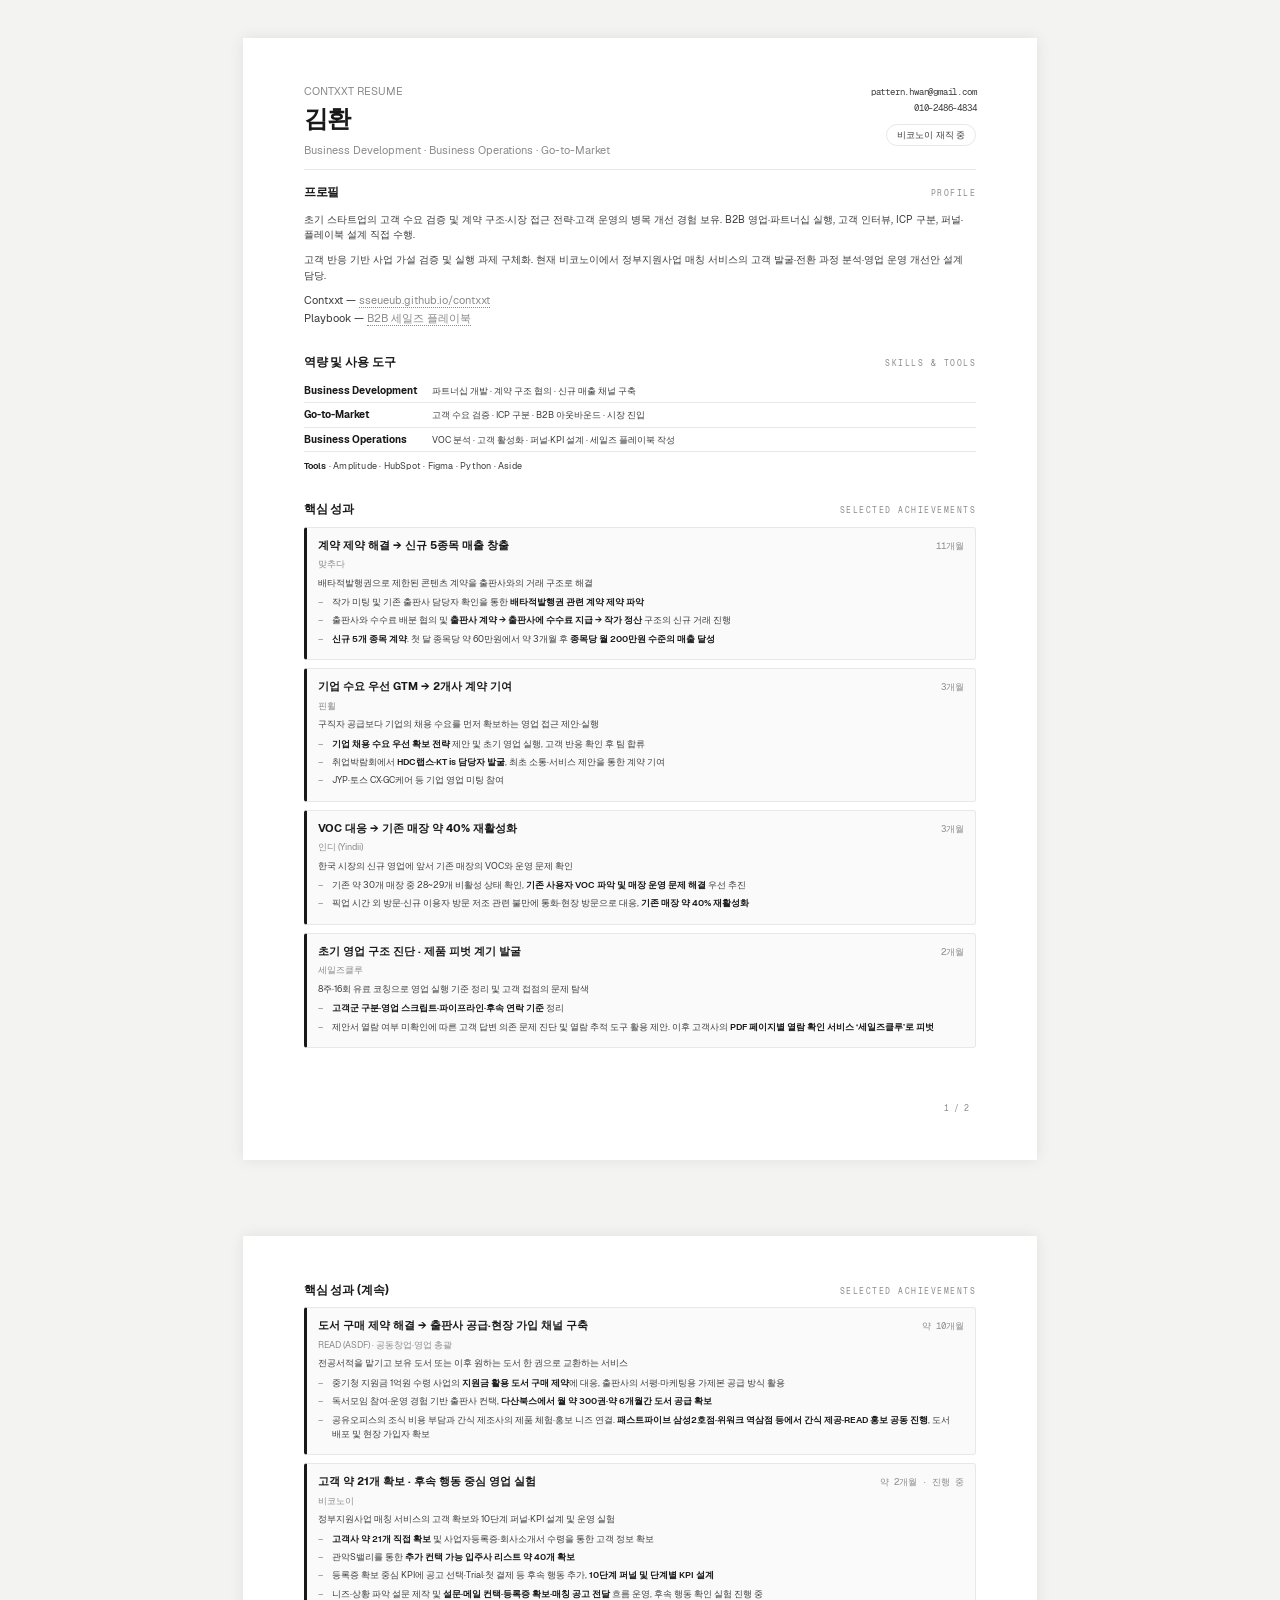
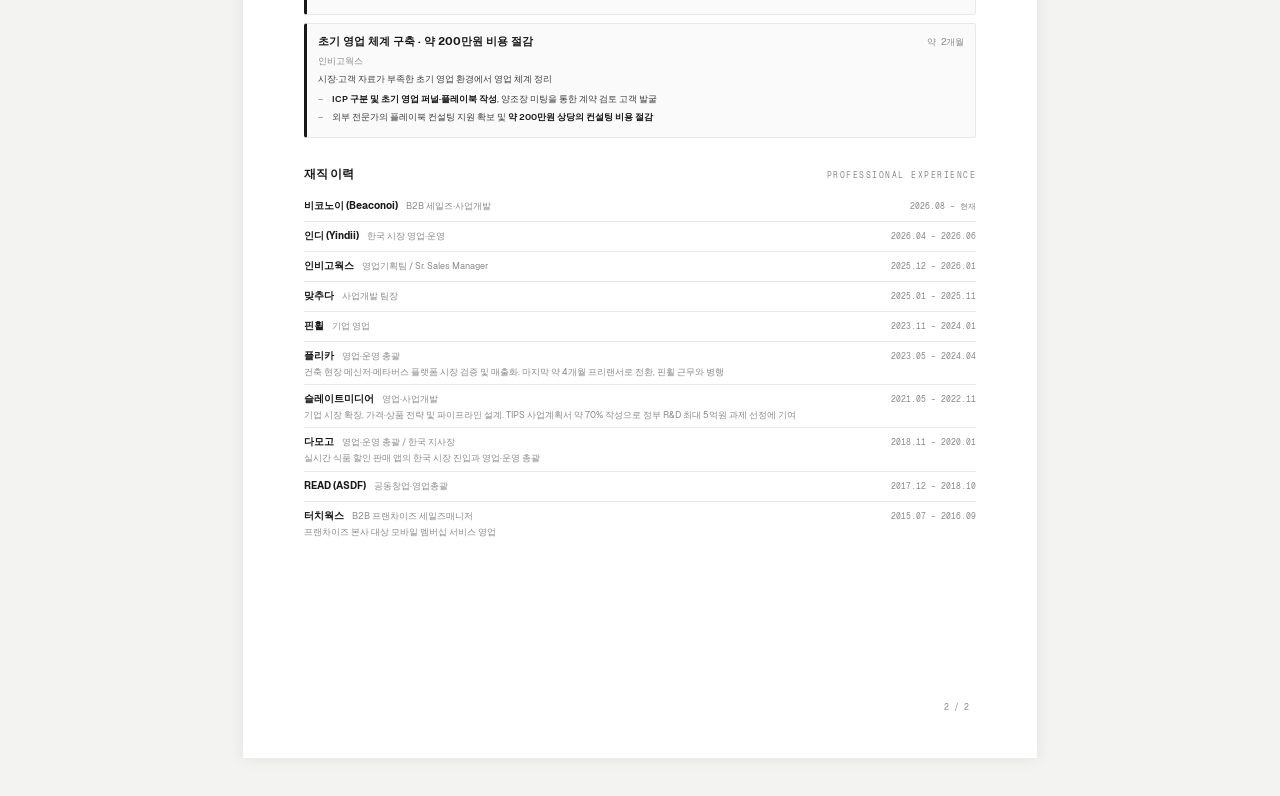
==== commit 7186782d: "Update resume with two-page BD BizOps GTM version" ====
--- a/resume/index.html
+++ b/resume/index.html
@@ -5,7 +5,7 @@
 <meta charset="utf-8"/>
 <meta content="light only" name="color-scheme"/>
 <meta content="#ffffff" name="theme-color"/>
-<title>Contxxt Resume — 김환</title>
+<title>김환 이력서 — BD · BizOps · GTM | 3차 개정</title>
 <style>
 @font-face {
     font-family: 'Geist';
@@ -318,248 +318,52 @@
     text-align:right;
     font-family:"Geist Mono","Noto Sans CJK KR",monospace;
   }
+
+  .project-note{font-size:8.5px;color:var(--muted);margin:6px 0 0;}
+  .role-head{gap:12px;}
+  .role-id{flex-wrap:wrap;}
+  .page{position:relative;}
+  .footnote{position:absolute;bottom:12mm;right:18mm;}
+  @media screen and (max-width:800px){.page{width:100%;min-height:0;padding:24px 20px;margin:0 0 16px;}.footnote{position:static;}.role-head{flex-wrap:wrap;}.header{gap:12px;}.role-head .role-title{margin-left:0;margin-right:8px;}.role-head .role-id{gap:4px 8px;}}
+
+  .achievements .role{border:1px solid var(--line);background:#fafafa;border-left:3px solid var(--ink);padding:12px 14px;margin-bottom:10px;border-radius:3px;}
+  .achievements .role:last-child{padding-bottom:12px;border-bottom:1px solid var(--line);}
+  .achievements .role-head .role-id{display:block;}
+  .achievements .role-head h3{font-size:12px;}
+  .achievements .role-head .role-title{display:block;margin:3px 0 0;font-size:9px;}
+  .role.compact{padding:10px 0;}
+  .role.compact .role-task{margin-bottom:0;}
+
+  .page{padding:12mm 16mm;}
+  .header{margin-bottom:13px;padding-bottom:10px;}
+  .section{margin-bottom:13px;}
+  .section-head{margin-bottom:7px;}
+  .intro p, .section > p{font-size:9.6px;}
+  .skills .cap-item{padding:4px 0;display:flex;gap:12px;align-items:baseline;}
+  .skills .cap-title{font-size:9.5px;min-width:116px;margin:0;}
+  .skills .cap-summary{font-size:9px;}
+  .skills .tools-line{margin:7px 0 0;font-size:9px;}
+  .achievements .role{padding:9px 11px;margin-bottom:8px;}
+  .achievements .role:last-child{padding-bottom:9px;}
+  .achievements .role-head h3{font-size:11px;}
+  .achievements .story-item{font-size:9px;margin-bottom:4px;}
+  .achievements .role-task{font-size:9px;margin-bottom:5px;}
+  .role.compact{padding:6px 0;}
+  .role.compact .role-head{margin-bottom:1px;}
+  .role.compact .role-head h3{font-size:10px;}
+  .role.compact .role-title{font-size:8.5px;}
+  .role.compact .role-period{font-size:8px;}
+  .role.compact .role-task{font-size:8.5px;line-height:1.45;}
+  .project-note{font-size:7.8px;}
+  @media screen and (max-width:800px){.page{padding:24px 20px;}.skills .cap-item{display:block;}}
+
+  /* More breathing room between the three opening sections. */
+  .page:first-child > .header + .section{margin-bottom:25px;}
+  .page:first-child > .section.skills{margin-bottom:27px;}
+
+  .page:nth-child(2) > .section.achievements{margin-bottom:27px;}
+
+  .section .links a, .section .links a:visited{color:var(--muted);text-decoration:none;border-bottom:1px dotted var(--muted);}
 </style>
 </head>
-<body>
-<div class="page">
-<div class="header">
-<div class="name-block">
-<div class="role-tag">CONTXXT RESUME</div>
-<h1>김환</h1>
-<div class="role-tag">Business Development · B2B Sales · Partnerships</div>
-</div>
-<div class="meta-block">
-<div class="contact">pattern.hwan@gmail.com</div>
-<div class="contact">010-2486-4834</div>
-</div>
-</div>
-<div class="section intro">
-<div class="section-head">
-<h2>소개</h2>
-<span class="eyebrow">Profile</span>
-</div>
-<p class="profile-lead">현장에서 고객을 직접 만나 시장을 검증하고, 반복 가능한 세일즈 구조를 만드는 Business Development 담당자입니다. 초기 시장 진입부터 B2B 영업, 파트너십 구축, Go-to-Market 실행까지 직접 수행하며 검증된 경험을 성장 시스템으로 축적했습니다.</p>
-<p>새로운 시장에서 고객을 발굴하고 초기 반응을 검증한 뒤, 반복 가능한 세일즈 프로세스로 정리하는 방식으로 일합니다. Contxxt에서는 실제 프로젝트를 Case Library와 Playbook으로 축적해 실행 가능한 지식으로 전환하고 있습니다.</p>
-<p class="core-skills">Business Development · B2B Sales · Partnerships · Go-to-Market · Zero-to-One Market Validation</p>
-<div class="links">
-<div>Contxxt — <a href="../" rel="noopener" target="_blank">sseueub.github.io/contxxt</a></div>
-<div>Case Library — <a href="../cases/2026/001_salesclue.html" rel="noopener" target="_blank">SalesClue · Pinwheel · Iinyf · Goi</a></div>
-<div>Playbook — <a href="../playbook/" rel="noopener" target="_blank">B2B 세일즈 플레이북</a></div>
-</div>
-</div>
-<div class="section">
-<div class="section-head">
-<h2>핵심 성과</h2>
-<span class="eyebrow">Key Results</span>
-</div>
-<div class="kpi-grid">
-<div class="kpi-cell">
-<div class="kpi-num">1,500<span class="unit">개</span></div>
-<div class="kpi-label">B2B 멀티 이해관계자 클로징</div>
-</div>
-<div class="kpi-cell">
-<div class="kpi-num">100<span class="unit">개사</span></div>
-<div class="kpi-label">3개월 내 PoC 고객사 확보</div>
-</div>
-<div class="kpi-cell">
-<div class="kpi-num">2<span class="unit">억원</span></div>
-<div class="kpi-label">피칭 대회 누적 상금</div>
-</div>
-<div class="kpi-cell">
-<div class="kpi-num">5<span class="unit">억원</span></div>
-<div class="kpi-label">TIPS 선정, 런웨이 연장 기여</div>
-</div>
-</div>
-</div>
-<div class="section">
-<div class="section-head">
-<h2>경력상세</h2>
-<span class="eyebrow">Experience</span>
-</div>
-<div class="role">
-<div class="role-head">
-<div class="role-id">
-<h3>비코노이 (Beaconoi)</h3>
-<span class="role-title">B2B 세일즈·사업개발</span>
-</div>
-<span class="role-period">2026.08 – 2026.10</span>
-</div>
-<p class="role-task"><span class="label">과제</span>대표자 관계망 기반의 초기 영업에서 정부지원사업 매칭 서비스의 고객 적합성과 반복 가능한 세일즈 운영 구조를 검증</p>
-<div class="contrib-label">주요 기여</div>
-<ul class="story-list">
-<li class="story-item">고객 1개사·리드 5개로 시작한 초기 영업에서 <b>고객사 20개·리드 60개를 확보·관리</b>하고 사업자등록증 20개를 확보했습니다.</li>
-<li class="story-item"><b>19개사 고객 행동</b>을 분석해 등록증 확보 16개사 중 공고 선택 2개사·Trial 착수 0개사로 이어지는 전환 병목을 진단했습니다.</li>
-<li class="story-item">초기 관계망 매출만으로 ICP가 검증됐다고 보기 어렵다고 판단하고, 사전 적합성·현재 니즈·후속 행동을 반영한 <b>ICP와 10단계 세일즈 퍼널</b>을 재설계했습니다.</li>
-<li class="story-item">등록증 확보 중심 KPI를 후속 행동·공고 선택·Trial·첫 결제로 확장하는 개편안과 <b>D-1~D+14 세일즈 플레이북</b>을 수립했습니다.</li>
-<li class="story-item">관계망·외국인 커뮤니티·콜드메일·기관 연결 채널의 반응을 비교하고 고객 상태·이탈·보류·분기 재접촉 관리 기준을 정리했습니다.</li>
-</ul>
-</div>
-<div class="role">
-<div class="role-head">
-<div class="role-id">
-<h3>맞추다</h3>
-<span class="role-title">사업개발 팀장</span>
-</div>
-<span class="role-period">2025.01 – 2025.11</span>
-</div>
-<p class="role-task"><span class="label">과제</span>신규 매출 채널을 발굴하고 콘텐츠 비즈니스를 확장하며 출판사·작가 파트너십을 구축</p>
-<div class="contrib-label">주요 기여</div>
-<ul class="story-list">
-<li class="story-item">배타적발행권으로 막힌 계약 구조를 출판사·작가 간 이해관계 조정 방식으로 재설계 → 월평균 1,000만원 규모 신규 매출 채널 구축</li>
-<li class="story-item">스레드 유입 구조를 분석해 유료 전환 퍼널 설계 → 월평균 300만원 추가 매출</li>
-<li class="story-item">가입 단계별 이탈 분석 및 온보딩 재설계 → <b>이탈률 15% 감소</b></li>
-<li class="story-item">CS 데이터를 분석해 반복 구매 기회를 발굴 → 추가 매출 최대 10% 확보</li>
-</ul>
-</div>
-<div class="role">
-<div class="role-head">
-<div class="role-id">
-<h3>플리카</h3>
-<span class="role-title">영업·운영 총괄</span>
-</div>
-<span class="role-period">2023.05 – 2024.04</span>
-</div>
-<p class="role-task"><span class="label">과제</span>건축 현장 전용 메신저·메타버스 플랫폼. 신규 서비스 시장 검증과 기존 서비스 매출화를 동시 수행</p>
-<div class="contrib-label">주요 기여</div>
-<ul class="story-list">
-<li class="story-item">실사용자와 결제권자의 니즈 차이를 검증하기 위해 콜드콜 1,000건과 고객 인터뷰를 수행하고 시장 검증 방향을 재정립했습니다.</li>
-<li class="story-item">시장 검증 데이터를 확보하기 위해 Python 크롤링으로 DB 2,000건을 구축하고 고객사 100개 기업의 PoC를 진행했습니다.</li>
-<li class="story-item">K-비대면 바우처 TF를 구성·운영해 <b>추가 매출 8,000만원</b>을 확보했습니다.</li>
-</ul>
-</div>
-
-</div>
-<div class="footnote">1 / 3</div>
-</div>
-<div class="page">
-<div class="section" style="margin-top:0;">
-<div class="section-head">
-<h2>경력상세 (계속)</h2>
-<span class="eyebrow">Experience</span>
-</div>
-<div class="role">
-<div class="role-head">
-<div class="role-id">
-<h3>슬레이트미디어</h3>
-<span class="role-title">영업·사업개발</span>
-</div>
-<span class="role-period">2021.05 – 2022.11</span>
-</div>
-<p class="role-task"><span class="label">과제</span>공공기관에서 검증된 영상 공모전 모델을 일반 기업 시장으로 확장하며 고객 발굴, 가격 전략, 신규 상품 기획을 주도</p>
-<div class="contrib-label">주요 기여</div>
-<ul class="story-list"><li class="story-item">가격 경쟁보다 고객 세분화에 집중해 평균 계약 단가와 수익 구조를 분석하고 가격 전략을 제안했습니다.</li>
-<li class="story-item">정부지원 마케팅 예산을 활용하는 기업을 발굴해 입사 후 첫 1,000만원 단일 계약을 성사시키며 일반 기업 시장의 초기 레퍼런스를 확보했습니다.</li>
-<li class="story-item">대표 승인 아래 <b>500만원 이상 고단가 상품 전략</b>을 검증하고, 직접 담당한 모든 계약을 <b>500만원 이상 규모</b>로 성사했습니다.</li>
-<li class="story-item">일반기업·대기업 고객 인터뷰를 통해 고객군별 KPI와 의사결정 구조를 분석하고, <b>참여형 챌린지 상품</b>을 기획·판매했습니다.</li>
-<li class="story-item">고객 여정 기반 상품 기획 체계를 구축해 고객 검증부터 상품 기획·판매까지 반복 가능한 프로세스를 마련했습니다.</li>
-<li class="story-item">Notion·HubSpot 기반 세일즈 파이프라인을 설계해 구두 업무를 문서 기반 프로세스로 전환했습니다.</li>
-<li class="story-item">TIPS 사업계획서 기획·발표를 전담하여 <b>5억원 투자 유치</b>에 기여하며 런웨이 확보를 지원했습니다.</li></ul>
-</div>
-<div class="role compact">
-<div class="role-head">
-<div class="role-id">
-<h3>다모고</h3>
-<span class="role-title">영업·운영 총괄(한국 지사장)</span>
-</div>
-<span class="role-period">2018.11 – 2020.01</span>
-</div>
-<p class="role-task"><span class="label">과제</span>실시간 식품 할인 판매 앱의 한국 시장 진입. 미국·인도네시아 출신 공동대표 체제에서 한국 세일즈·피칭·운영 전반을 단독 총괄</p>
-<div class="contrib-label">주요 기여</div>
-<ul class="story-list">
-<li class="story-item">지역별 리텐션 우선 전략을 수립해 <b>초기 입점 파트너(매장) 1,000개, 고정 사용자 500명</b>을 확보했습니다.</li>
-<li class="story-item">위워크 대체 상품을 제안해 자체 상품으로 정착시켰고, 피칭 발표를 전담해 <b>누적 상금 2억원</b>을 달성했습니다.</li>
-</ul>
-</div>
-<div class="role compact">
-<div class="role-head">
-<div class="role-id">
-<h3>READ(ASDF)</h3>
-<span class="role-title">공동창업·영업총괄</span>
-</div>
-<span class="role-period">2017.12 – 2018.10</span>
-</div>
-<p class="role-task"><span class="label">과제</span>중고도서 교환 플랫폼. 출시 전 사용자 확보 및 출판사 협업 채널 구축</p>
-<div class="contrib-label">주요 기여</div>
-<ul class="story-list">
-<li class="story-item">출판사와 공유오피스의 비용 구조를 연결하는 제휴 모델을 설계해 신간 확보와 공유오피스 입점을 성사시켰으며, SNS만으로 3~4개월 만에 사용자 2,000명을 확보했습니다.</li>
-<li class="story-item">채널별 사용자 품질 기준을 수립했고, PMF 부재 확인 후 서비스 종료를 주도했습니다.</li>
-</ul>
-</div>
-<div class="role">
-<div class="role-head">
-<div class="role-id">
-<h3>터치웍스</h3>
-<span class="role-title">세일즈매니저(B2B 프랜차이즈)</span>
-</div>
-<span class="role-period">2015.07 – 2016.09</span>
-</div>
-<p class="role-task"><span class="label">과제</span>모바일 멤버십 적립 서비스의 프랜차이즈 본사 대상 B2B 영업</p>
-<div class="contrib-label">주요 기여</div>
-<ul class="story-list">
-<li class="story-item">5개 부서 이해관계자를 직접 조율해 매장 1,500개(전체 30%)를 확보하고 팀 KPI 1위를 유지했습니다.</li>
-<li class="story-item">업체별 응답률 차이를 분석해 4주간 컨택 타이밍을 실험하고 최적 시간대를 표준화했습니다.</li>
-<li class="story-item">팀장 중심 영업 구조를 팀원 직접 미팅 체계로 전환해 조직 전체의 영업 역량 내재화에 기여했습니다.</li>
-<li class="story-item">로그인 정보 저장 방식을 도입해 <b>CS 문의를 1개월 만에 40% 이상 감소</b>시켰습니다.</li>
-</ul>
-</div>
-</div>
-<div class="footnote">2 / 3</div>
-</div>
-<div class="page">
-<div class="section">
-<div class="section-head">
-<h2>프리랜서 세일즈 코칭 (병행)</h2>
-<span class="eyebrow">Freelance</span>
-</div>
-<div class="freelance-item">
-<div class="role-head">
-<div class="role-id">
-<h3>세일즈클루 · 핀휠 · 인비고웍스</h3>
-<span class="role-title">세일즈 코칭(프리랜서)</span>
-</div>
-<span class="role-period">2022.12 – 2026.01</span>
-</div>
-<p class="role-task"><span class="label">과제</span>스타트업 대상 영업구조 진단 및 컨택~클로징 체계 재설계 코칭, 총 3개사 28회 진행</p>
-<div class="contrib-label">주요 기여</div>
-<ul class="story-list">
-<li class="story-item">초기 영업구조를 진단해 컨택~클로징 체계로 재설계했고 코칭 종료 후 <b>고객사 시드 투자 유치</b>로 이어졌습니다.</li>
-<li class="story-item">대표자 인맥영업 중심 구조를 재정의해 고객사가 <b>JYP·토스 등 최초 고객사를 확보</b>하는 데 기여했습니다.</li>
-<li class="story-item">기업 규모별 컨택~클로징 전략을 설계해 고객사가 <b>지역별 유명 양조장 거래선을 확보</b>했습니다.</li>
-</ul>
-</div>
-</div>
-<div class="section">
-<div class="section-head">
-<h2>역량</h2>
-<span class="eyebrow">Capabilities</span>
-</div>
-<div class="cap-item">
-<div class="cap-title">사업개발</div>
-<div class="cap-summary">파트너십 개발 · 시장 진입 · 신규 매출 채널 구축</div>
-</div>
-<div class="cap-item">
-<div class="cap-title">세일즈 실행</div>
-<div class="cap-summary">아웃바운드 세일즈 · 멀티 이해관계자 클로징</div>
-</div>
-<div class="cap-item">
-<div class="cap-title">시장 검증</div>
-<div class="cap-summary">PMF 검증 · 사용자 인터뷰 · 리텐션 분석</div>
-</div>
-<div class="cap-item">
-<div class="cap-title">운영·기획</div>
-<div class="cap-summary">IR 피칭 · 파이프라인 설계 · CS 데이터 분석</div>
-</div>
-</div>
-<div class="section">
-<div class="section-head">
-<h2>사용 도구</h2>
-<span class="eyebrow">Tools</span>
-</div>
-<div class="tools-line">
-<b>Amplitude</b> · <b>HubSpot</b> · <b>Notion</b> · <b>Slack</b> · <b>Figma</b> · <b>Python</b> · <b>채널톡</b> · <b>노티플라이</b>
-</div>
-</div>
-<div class="footnote">3 / 3</div>
-</div>
-</body>
-</html>
+<body><div class="page"><div class="header"><div class="name-block"><div class="role-tag">CONTXXT RESUME</div><h1>김환</h1><div class="role-tag">Business Development · Business Operations · Go-to-Market</div></div><div class="meta-block"><div class="contact">pattern.hwan@gmail.com</div><div class="contact">010-2486-4834</div><div class="status">비코노이 재직 중</div></div></div><div class="section"><div class="section-head"><h2>프로필</h2><span class="eyebrow">Profile</span></div><p>초기 스타트업의 고객 수요 검증 및 계약 구조·시장 접근 전략·고객 운영의 병목 개선 경험 보유. B2B 영업·파트너십 실행, 고객 인터뷰, ICP 구분, 퍼널·플레이북 설계 직접 수행.</p><p>고객 반응 기반 사업 가설 검증 및 실행 과제 구체화. 현재 비코노이에서 정부지원사업 매칭 서비스의 고객 발굴·전환 과정 분석·영업 운영 개선안 설계 담당.</p><div class="links"><div>Contxxt — <a href="https://sseueub.github.io/contxxt/" target="_blank" rel="noopener">sseueub.github.io/contxxt</a></div><div>Playbook — <a href="https://sseueub.github.io/contxxt/playbook/" target="_blank" rel="noopener">B2B 세일즈 플레이북</a></div></div></div><div class="section skills"><div class="section-head"><h2>역량 및 사용 도구</h2><span class="eyebrow">Skills &amp; Tools</span></div><div class="cap-item"><div class="cap-title">Business Development</div><div class="cap-summary">파트너십 개발 · 계약 구조 협의 · 신규 매출 채널 구축</div></div><div class="cap-item"><div class="cap-title">Go-to-Market</div><div class="cap-summary">고객 수요 검증 · ICP 구분 · B2B 아웃바운드 · 시장 진입</div></div><div class="cap-item"><div class="cap-title">Business Operations</div><div class="cap-summary">VOC 분석 · 고객 활성화 · 퍼널·KPI 설계 · 세일즈 플레이북 작성</div></div><p class="tools-line"><b>Tools</b> · Amplitude · HubSpot · Figma · Python · Aside</p></div><div class="section achievements"><div class="section-head"><h2>핵심 성과</h2><span class="eyebrow">Selected Achievements</span></div><div class="role "><div class="role-head"><div class="role-id"><h3>계약 제약 해결 → 신규 5종목 매출 창출</h3><span class="role-title">맞추다</span></div><span class="role-period">11개월</span></div><p class="role-task">배타적발행권으로 제한된 콘텐츠 계약을 출판사와의 거래 구조로 해결</p><ul class="story-list"><li class="story-item">작가 미팅 및 기존 출판사 담당자 확인을 통한 <b>배타적발행권 관련 계약 제약 파악</b></li><li class="story-item">출판사와 수수료 배분 협의 및 <b>출판사 계약 → 출판사에 수수료 지급 → 작가 정산</b> 구조의 신규 거래 진행</li><li class="story-item"><b>신규 5개 종목 계약</b>. 첫 달 종목당 약 60만원에서 약 3개월 후 <b>종목당 월 200만원 수준의 매출 달성</b></li></ul></div><div class="role "><div class="role-head"><div class="role-id"><h3>기업 수요 우선 GTM → 2개사 계약 기여</h3><span class="role-title">핀휠</span></div><span class="role-period">3개월</span></div><p class="role-task">구직자 공급보다 기업의 채용 수요를 먼저 확보하는 영업 접근 제안·실행</p><ul class="story-list"><li class="story-item"><b>기업 채용 수요 우선 확보 전략</b> 제안 및 초기 영업 실행, 고객 반응 확인 후 팀 합류</li><li class="story-item">취업박람회에서 <b>HDC랩스·KT is 담당자 발굴</b>, 최초 소통·서비스 제안을 통한 계약 기여</li><li class="story-item">JYP·토스 CX·GC케어 등 기업 영업 미팅 참여</li></ul></div><div class="role "><div class="role-head"><div class="role-id"><h3>VOC 대응 → 기존 매장 약 40% 재활성화</h3><span class="role-title">인디 (Yindii)</span></div><span class="role-period">3개월</span></div><p class="role-task">한국 시장의 신규 영업에 앞서 기존 매장의 VOC와 운영 문제 확인</p><ul class="story-list"><li class="story-item">기존 약 30개 매장 중 28~29개 비활성 상태 확인, <b>기존 사용자 VOC 파악 및 매장 운영 문제 해결</b> 우선 추진</li><li class="story-item">픽업 시간 외 방문·신규 이용자 방문 저조 관련 불만에 통화·현장 방문으로 대응, <b>기존 매장 약 40% 재활성화</b></li></ul></div><div class="role "><div class="role-head"><div class="role-id"><h3>초기 영업 구조 진단 · 제품 피벗 계기 발굴</h3><span class="role-title">세일즈클루</span></div><span class="role-period">2개월</span></div><p class="role-task">8주·16회 유료 코칭으로 영업 실행 기준 정리 및 고객 접점의 문제 탐색</p><ul class="story-list"><li class="story-item"><b>고객군 구분·영업 스크립트·파이프라인·후속 연락 기준</b> 정리</li><li class="story-item">제안서 열람 여부 미확인에 따른 고객 답변 의존 문제 진단 및 열람 추적 도구 활용 제안. 이후 고객사의 <b>PDF 페이지별 열람 확인 서비스 ‘세일즈클루’로 피벗</b></li></ul></div></div><div class="footnote">1 / 2</div></div><div class="page"><div class="section achievements"><div class="section-head"><h2>핵심 성과 (계속)</h2><span class="eyebrow">Selected Achievements</span></div><div class="role"><div class="role-head"><div class="role-id"><h3>도서 구매 제약 해결 → 출판사 공급·현장 가입 채널 구축</h3><span class="role-title">READ (ASDF) · 공동창업·영업 총괄</span></div><span class="role-period">약 10개월</span></div><p class="role-task">전공서적을 맡기고 보유 도서 또는 이후 원하는 도서 한 권으로 교환하는 서비스</p><ul class="story-list"><li class="story-item">중기청 지원금 1억원 수령 사업의 <b>지원금 활용 도서 구매 제약</b>에 대응, 출판사의 서평·마케팅용 가제본 공급 방식 활용</li><li class="story-item">독서모임 참여·운영 경험 기반 출판사 컨택, <b>다산북스에서 월 약 300권·약 6개월간 도서 공급 확보</b></li><li class="story-item">공유오피스의 조식 비용 부담과 간식 제조사의 제품 체험·홍보 니즈 연결. <b>패스트파이브 삼성2호점·위워크 역삼점 등에서 간식 제공·READ 홍보 공동 진행</b>, 도서 배포 및 현장 가입자 확보</li></ul></div><div class="role "><div class="role-head"><div class="role-id"><h3>고객 약 21개 확보 · 후속 행동 중심 영업 실험</h3><span class="role-title">비코노이</span></div><span class="role-period">약 2개월 · 진행 중</span></div><p class="role-task">정부지원사업 매칭 서비스의 고객 확보와 10단계 퍼널·KPI 설계 및 운영 실험</p><ul class="story-list"><li class="story-item"><b>고객사 약 21개 직접 확보</b> 및 사업자등록증·회사소개서 수령을 통한 고객 정보 확보</li><li class="story-item">관악S밸리를 통한 <b>추가 컨택 가능 입주사 리스트 약 40개 확보</b></li><li class="story-item">등록증 확보 중심 KPI에 공고 선택·Trial·첫 결제 등 후속 행동 추가, <b>10단계 퍼널 및 단계별 KPI 설계</b></li><li class="story-item">니즈·상황 파악 설문 제작 및 <b>설문·메일 컨택·등록증 확보·매칭 공고 전달</b> 흐름 운영, 후속 행동 확인 실험 진행 중</li></ul></div><div class="role "><div class="role-head"><div class="role-id"><h3>초기 영업 체계 구축 · 약 200만원 비용 절감</h3><span class="role-title">인비고웍스</span></div><span class="role-period">약 2개월</span></div><p class="role-task">시장·고객 자료가 부족한 초기 영업 환경에서 영업 체계 정리</p><ul class="story-list"><li class="story-item"><b>ICP 구분 및 초기 영업 퍼널·플레이북 작성</b>, 양조장 미팅을 통한 계약 검토 고객 발굴</li><li class="story-item">외부 전문가의 플레이북 컨설팅 지원 확보 및 <b>약 200만원 상당의 컨설팅 비용 절감</b></li></ul></div></div><div class="section"><div class="section-head"><h2>재직 이력</h2><span class="eyebrow">Professional Experience</span></div><div class="role compact"><div class="role-head"><div class="role-id"><h3>비코노이 (Beaconoi)</h3><span class="role-title">B2B 세일즈·사업개발</span></div><span class="role-period">2026.08 – 현재</span></div></div><div class="role compact"><div class="role-head"><div class="role-id"><h3>인디 (Yindii)</h3><span class="role-title">한국 시장 영업·운영</span></div><span class="role-period">2026.04 – 2026.06</span></div></div><div class="role compact"><div class="role-head"><div class="role-id"><h3>인비고웍스</h3><span class="role-title">영업기획팀 / Sr. Sales Manager</span></div><span class="role-period">2025.12 – 2026.01</span></div></div><div class="role compact"><div class="role-head"><div class="role-id"><h3>맞추다</h3><span class="role-title">사업개발 팀장</span></div><span class="role-period">2025.01 – 2025.11</span></div></div><div class="role compact"><div class="role-head"><div class="role-id"><h3>핀휠</h3><span class="role-title">기업 영업</span></div><span class="role-period">2023.11 – 2024.01</span></div></div><div class="role compact"><div class="role-head"><div class="role-id"><h3>플리카</h3><span class="role-title">영업·운영 총괄</span></div><span class="role-period">2023.05 – 2024.04</span></div><p class="role-task">건축 현장 메신저·메타버스 플랫폼 시장 검증 및 매출화. 마지막 약 4개월 프리랜서로 전환, 핀휠 근무와 병행</p></div><div class="role compact"><div class="role-head"><div class="role-id"><h3>슬레이트미디어</h3><span class="role-title">영업·사업개발</span></div><span class="role-period">2021.05 – 2022.11</span></div><p class="role-task">기업 시장 확장, 가격·상품 전략 및 파이프라인 설계. TIPS 사업계획서 약 70% 작성으로 정부 R&amp;D 최대 5억원 과제 선정에 기여</p></div><div class="role compact"><div class="role-head"><div class="role-id"><h3>다모고</h3><span class="role-title">영업·운영 총괄 / 한국 지사장</span></div><span class="role-period">2018.11 – 2020.01</span></div><p class="role-task">실시간 식품 할인 판매 앱의 한국 시장 진입과 영업·운영 총괄</p></div><div class="role compact"><div class="role-head"><div class="role-id"><h3>READ (ASDF)</h3><span class="role-title">공동창업·영업총괄</span></div><span class="role-period">2017.12 – 2018.10</span></div></div><div class="role compact"><div class="role-head"><div class="role-id"><h3>터치웍스</h3><span class="role-title">B2B 프랜차이즈 세일즈매니저</span></div><span class="role-period">2015.07 – 2016.09</span></div><p class="role-task">프랜차이즈 본사 대상 모바일 멤버십 서비스 영업</p></div></div><div class="footnote">2 / 2</div></div></body></html>
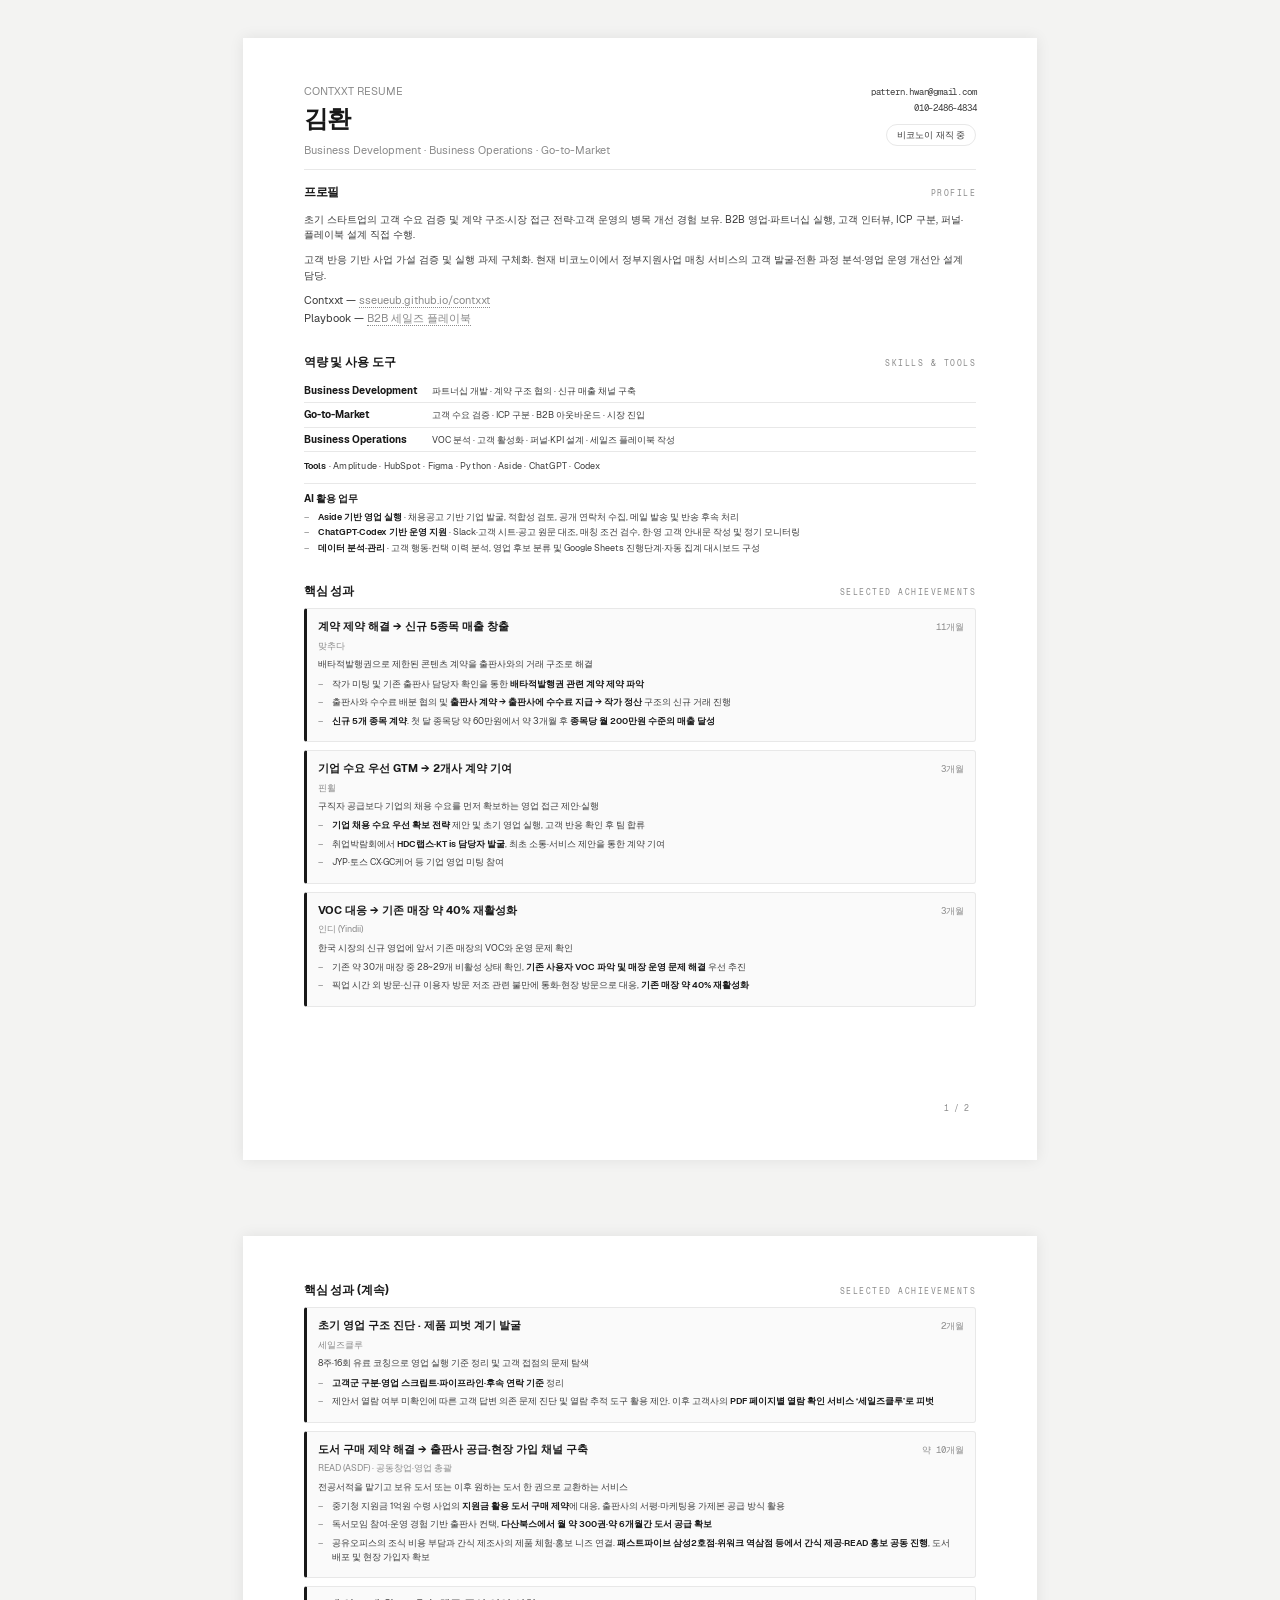
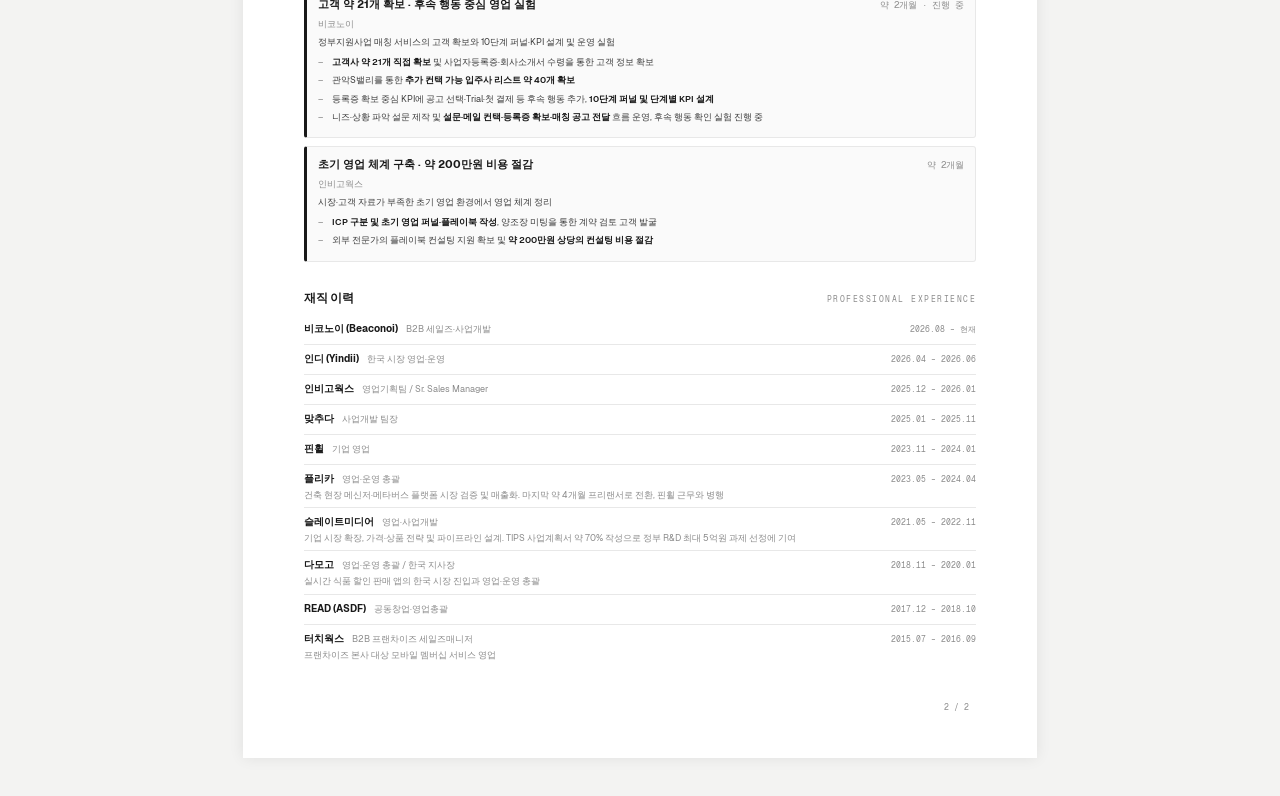
==== commit 65387c7e: "Add practical AI workflow experience to resume" ====
--- a/resume/index.html
+++ b/resume/index.html
@@ -364,6 +364,10 @@
   .page:nth-child(2) > .section.achievements{margin-bottom:27px;}
 
   .section .links a, .section .links a:visited{color:var(--muted);text-decoration:none;border-bottom:1px dotted var(--muted);}
+
+  .ai-use{margin-top:10px;padding-top:7px;border-top:1px solid var(--line);}
+  .skills .ai-use .cap-title{margin-bottom:4px;}
+  .ai-use .story-item{font-size:8.6px;line-height:1.5;margin-bottom:3px;}
 </style>
 </head>
-<body><div class="page"><div class="header"><div class="name-block"><div class="role-tag">CONTXXT RESUME</div><h1>김환</h1><div class="role-tag">Business Development · Business Operations · Go-to-Market</div></div><div class="meta-block"><div class="contact">pattern.hwan@gmail.com</div><div class="contact">010-2486-4834</div><div class="status">비코노이 재직 중</div></div></div><div class="section"><div class="section-head"><h2>프로필</h2><span class="eyebrow">Profile</span></div><p>초기 스타트업의 고객 수요 검증 및 계약 구조·시장 접근 전략·고객 운영의 병목 개선 경험 보유. B2B 영업·파트너십 실행, 고객 인터뷰, ICP 구분, 퍼널·플레이북 설계 직접 수행.</p><p>고객 반응 기반 사업 가설 검증 및 실행 과제 구체화. 현재 비코노이에서 정부지원사업 매칭 서비스의 고객 발굴·전환 과정 분석·영업 운영 개선안 설계 담당.</p><div class="links"><div>Contxxt — <a href="https://sseueub.github.io/contxxt/" target="_blank" rel="noopener">sseueub.github.io/contxxt</a></div><div>Playbook — <a href="https://sseueub.github.io/contxxt/playbook/" target="_blank" rel="noopener">B2B 세일즈 플레이북</a></div></div></div><div class="section skills"><div class="section-head"><h2>역량 및 사용 도구</h2><span class="eyebrow">Skills &amp; Tools</span></div><div class="cap-item"><div class="cap-title">Business Development</div><div class="cap-summary">파트너십 개발 · 계약 구조 협의 · 신규 매출 채널 구축</div></div><div class="cap-item"><div class="cap-title">Go-to-Market</div><div class="cap-summary">고객 수요 검증 · ICP 구분 · B2B 아웃바운드 · 시장 진입</div></div><div class="cap-item"><div class="cap-title">Business Operations</div><div class="cap-summary">VOC 분석 · 고객 활성화 · 퍼널·KPI 설계 · 세일즈 플레이북 작성</div></div><p class="tools-line"><b>Tools</b> · Amplitude · HubSpot · Figma · Python · Aside</p></div><div class="section achievements"><div class="section-head"><h2>핵심 성과</h2><span class="eyebrow">Selected Achievements</span></div><div class="role "><div class="role-head"><div class="role-id"><h3>계약 제약 해결 → 신규 5종목 매출 창출</h3><span class="role-title">맞추다</span></div><span class="role-period">11개월</span></div><p class="role-task">배타적발행권으로 제한된 콘텐츠 계약을 출판사와의 거래 구조로 해결</p><ul class="story-list"><li class="story-item">작가 미팅 및 기존 출판사 담당자 확인을 통한 <b>배타적발행권 관련 계약 제약 파악</b></li><li class="story-item">출판사와 수수료 배분 협의 및 <b>출판사 계약 → 출판사에 수수료 지급 → 작가 정산</b> 구조의 신규 거래 진행</li><li class="story-item"><b>신규 5개 종목 계약</b>. 첫 달 종목당 약 60만원에서 약 3개월 후 <b>종목당 월 200만원 수준의 매출 달성</b></li></ul></div><div class="role "><div class="role-head"><div class="role-id"><h3>기업 수요 우선 GTM → 2개사 계약 기여</h3><span class="role-title">핀휠</span></div><span class="role-period">3개월</span></div><p class="role-task">구직자 공급보다 기업의 채용 수요를 먼저 확보하는 영업 접근 제안·실행</p><ul class="story-list"><li class="story-item"><b>기업 채용 수요 우선 확보 전략</b> 제안 및 초기 영업 실행, 고객 반응 확인 후 팀 합류</li><li class="story-item">취업박람회에서 <b>HDC랩스·KT is 담당자 발굴</b>, 최초 소통·서비스 제안을 통한 계약 기여</li><li class="story-item">JYP·토스 CX·GC케어 등 기업 영업 미팅 참여</li></ul></div><div class="role "><div class="role-head"><div class="role-id"><h3>VOC 대응 → 기존 매장 약 40% 재활성화</h3><span class="role-title">인디 (Yindii)</span></div><span class="role-period">3개월</span></div><p class="role-task">한국 시장의 신규 영업에 앞서 기존 매장의 VOC와 운영 문제 확인</p><ul class="story-list"><li class="story-item">기존 약 30개 매장 중 28~29개 비활성 상태 확인, <b>기존 사용자 VOC 파악 및 매장 운영 문제 해결</b> 우선 추진</li><li class="story-item">픽업 시간 외 방문·신규 이용자 방문 저조 관련 불만에 통화·현장 방문으로 대응, <b>기존 매장 약 40% 재활성화</b></li></ul></div><div class="role "><div class="role-head"><div class="role-id"><h3>초기 영업 구조 진단 · 제품 피벗 계기 발굴</h3><span class="role-title">세일즈클루</span></div><span class="role-period">2개월</span></div><p class="role-task">8주·16회 유료 코칭으로 영업 실행 기준 정리 및 고객 접점의 문제 탐색</p><ul class="story-list"><li class="story-item"><b>고객군 구분·영업 스크립트·파이프라인·후속 연락 기준</b> 정리</li><li class="story-item">제안서 열람 여부 미확인에 따른 고객 답변 의존 문제 진단 및 열람 추적 도구 활용 제안. 이후 고객사의 <b>PDF 페이지별 열람 확인 서비스 ‘세일즈클루’로 피벗</b></li></ul></div></div><div class="footnote">1 / 2</div></div><div class="page"><div class="section achievements"><div class="section-head"><h2>핵심 성과 (계속)</h2><span class="eyebrow">Selected Achievements</span></div><div class="role"><div class="role-head"><div class="role-id"><h3>도서 구매 제약 해결 → 출판사 공급·현장 가입 채널 구축</h3><span class="role-title">READ (ASDF) · 공동창업·영업 총괄</span></div><span class="role-period">약 10개월</span></div><p class="role-task">전공서적을 맡기고 보유 도서 또는 이후 원하는 도서 한 권으로 교환하는 서비스</p><ul class="story-list"><li class="story-item">중기청 지원금 1억원 수령 사업의 <b>지원금 활용 도서 구매 제약</b>에 대응, 출판사의 서평·마케팅용 가제본 공급 방식 활용</li><li class="story-item">독서모임 참여·운영 경험 기반 출판사 컨택, <b>다산북스에서 월 약 300권·약 6개월간 도서 공급 확보</b></li><li class="story-item">공유오피스의 조식 비용 부담과 간식 제조사의 제품 체험·홍보 니즈 연결. <b>패스트파이브 삼성2호점·위워크 역삼점 등에서 간식 제공·READ 홍보 공동 진행</b>, 도서 배포 및 현장 가입자 확보</li></ul></div><div class="role "><div class="role-head"><div class="role-id"><h3>고객 약 21개 확보 · 후속 행동 중심 영업 실험</h3><span class="role-title">비코노이</span></div><span class="role-period">약 2개월 · 진행 중</span></div><p class="role-task">정부지원사업 매칭 서비스의 고객 확보와 10단계 퍼널·KPI 설계 및 운영 실험</p><ul class="story-list"><li class="story-item"><b>고객사 약 21개 직접 확보</b> 및 사업자등록증·회사소개서 수령을 통한 고객 정보 확보</li><li class="story-item">관악S밸리를 통한 <b>추가 컨택 가능 입주사 리스트 약 40개 확보</b></li><li class="story-item">등록증 확보 중심 KPI에 공고 선택·Trial·첫 결제 등 후속 행동 추가, <b>10단계 퍼널 및 단계별 KPI 설계</b></li><li class="story-item">니즈·상황 파악 설문 제작 및 <b>설문·메일 컨택·등록증 확보·매칭 공고 전달</b> 흐름 운영, 후속 행동 확인 실험 진행 중</li></ul></div><div class="role "><div class="role-head"><div class="role-id"><h3>초기 영업 체계 구축 · 약 200만원 비용 절감</h3><span class="role-title">인비고웍스</span></div><span class="role-period">약 2개월</span></div><p class="role-task">시장·고객 자료가 부족한 초기 영업 환경에서 영업 체계 정리</p><ul class="story-list"><li class="story-item"><b>ICP 구분 및 초기 영업 퍼널·플레이북 작성</b>, 양조장 미팅을 통한 계약 검토 고객 발굴</li><li class="story-item">외부 전문가의 플레이북 컨설팅 지원 확보 및 <b>약 200만원 상당의 컨설팅 비용 절감</b></li></ul></div></div><div class="section"><div class="section-head"><h2>재직 이력</h2><span class="eyebrow">Professional Experience</span></div><div class="role compact"><div class="role-head"><div class="role-id"><h3>비코노이 (Beaconoi)</h3><span class="role-title">B2B 세일즈·사업개발</span></div><span class="role-period">2026.08 – 현재</span></div></div><div class="role compact"><div class="role-head"><div class="role-id"><h3>인디 (Yindii)</h3><span class="role-title">한국 시장 영업·운영</span></div><span class="role-period">2026.04 – 2026.06</span></div></div><div class="role compact"><div class="role-head"><div class="role-id"><h3>인비고웍스</h3><span class="role-title">영업기획팀 / Sr. Sales Manager</span></div><span class="role-period">2025.12 – 2026.01</span></div></div><div class="role compact"><div class="role-head"><div class="role-id"><h3>맞추다</h3><span class="role-title">사업개발 팀장</span></div><span class="role-period">2025.01 – 2025.11</span></div></div><div class="role compact"><div class="role-head"><div class="role-id"><h3>핀휠</h3><span class="role-title">기업 영업</span></div><span class="role-period">2023.11 – 2024.01</span></div></div><div class="role compact"><div class="role-head"><div class="role-id"><h3>플리카</h3><span class="role-title">영업·운영 총괄</span></div><span class="role-period">2023.05 – 2024.04</span></div><p class="role-task">건축 현장 메신저·메타버스 플랫폼 시장 검증 및 매출화. 마지막 약 4개월 프리랜서로 전환, 핀휠 근무와 병행</p></div><div class="role compact"><div class="role-head"><div class="role-id"><h3>슬레이트미디어</h3><span class="role-title">영업·사업개발</span></div><span class="role-period">2021.05 – 2022.11</span></div><p class="role-task">기업 시장 확장, 가격·상품 전략 및 파이프라인 설계. TIPS 사업계획서 약 70% 작성으로 정부 R&amp;D 최대 5억원 과제 선정에 기여</p></div><div class="role compact"><div class="role-head"><div class="role-id"><h3>다모고</h3><span class="role-title">영업·운영 총괄 / 한국 지사장</span></div><span class="role-period">2018.11 – 2020.01</span></div><p class="role-task">실시간 식품 할인 판매 앱의 한국 시장 진입과 영업·운영 총괄</p></div><div class="role compact"><div class="role-head"><div class="role-id"><h3>READ (ASDF)</h3><span class="role-title">공동창업·영업총괄</span></div><span class="role-period">2017.12 – 2018.10</span></div></div><div class="role compact"><div class="role-head"><div class="role-id"><h3>터치웍스</h3><span class="role-title">B2B 프랜차이즈 세일즈매니저</span></div><span class="role-period">2015.07 – 2016.09</span></div><p class="role-task">프랜차이즈 본사 대상 모바일 멤버십 서비스 영업</p></div></div><div class="footnote">2 / 2</div></div></body></html>+<body><div class="page"><div class="header"><div class="name-block"><div class="role-tag">CONTXXT RESUME</div><h1>김환</h1><div class="role-tag">Business Development · Business Operations · Go-to-Market</div></div><div class="meta-block"><div class="contact">pattern.hwan@gmail.com</div><div class="contact">010-2486-4834</div><div class="status">비코노이 재직 중</div></div></div><div class="section"><div class="section-head"><h2>프로필</h2><span class="eyebrow">Profile</span></div><p>초기 스타트업의 고객 수요 검증 및 계약 구조·시장 접근 전략·고객 운영의 병목 개선 경험 보유. B2B 영업·파트너십 실행, 고객 인터뷰, ICP 구분, 퍼널·플레이북 설계 직접 수행.</p><p>고객 반응 기반 사업 가설 검증 및 실행 과제 구체화. 현재 비코노이에서 정부지원사업 매칭 서비스의 고객 발굴·전환 과정 분석·영업 운영 개선안 설계 담당.</p><div class="links"><div>Contxxt — <a href="https://sseueub.github.io/contxxt/" target="_blank" rel="noopener">sseueub.github.io/contxxt</a></div><div>Playbook — <a href="https://sseueub.github.io/contxxt/playbook/" target="_blank" rel="noopener">B2B 세일즈 플레이북</a></div></div></div><div class="section skills"><div class="section-head"><h2>역량 및 사용 도구</h2><span class="eyebrow">Skills &amp; Tools</span></div><div class="cap-item"><div class="cap-title">Business Development</div><div class="cap-summary">파트너십 개발 · 계약 구조 협의 · 신규 매출 채널 구축</div></div><div class="cap-item"><div class="cap-title">Go-to-Market</div><div class="cap-summary">고객 수요 검증 · ICP 구분 · B2B 아웃바운드 · 시장 진입</div></div><div class="cap-item"><div class="cap-title">Business Operations</div><div class="cap-summary">VOC 분석 · 고객 활성화 · 퍼널·KPI 설계 · 세일즈 플레이북 작성</div></div><p class="tools-line"><b>Tools</b> · Amplitude · HubSpot · Figma · Python · Aside · ChatGPT · Codex</p><div class="ai-use"><div class="cap-title">AI 활용 업무</div><ul class="story-list"><li class="story-item"><b>Aside 기반 영업 실행</b> · 채용공고 기반 기업 발굴, 적합성 검토, 공개 연락처 수집, 메일 발송 및 반송 후속 처리</li><li class="story-item"><b>ChatGPT·Codex 기반 운영 지원</b> · Slack·고객 시트·공고 원문 대조, 매칭 조건 검수, 한·영 고객 안내문 작성 및 정기 모니터링</li><li class="story-item"><b>데이터 분석·관리</b> · 고객 행동·컨택 이력 분석, 영업 후보 분류 및 Google Sheets 진행단계·자동 집계 대시보드 구성</li></ul></div></div><div class="section achievements"><div class="section-head"><h2>핵심 성과</h2><span class="eyebrow">Selected Achievements</span></div><div class="role "><div class="role-head"><div class="role-id"><h3>계약 제약 해결 → 신규 5종목 매출 창출</h3><span class="role-title">맞추다</span></div><span class="role-period">11개월</span></div><p class="role-task">배타적발행권으로 제한된 콘텐츠 계약을 출판사와의 거래 구조로 해결</p><ul class="story-list"><li class="story-item">작가 미팅 및 기존 출판사 담당자 확인을 통한 <b>배타적발행권 관련 계약 제약 파악</b></li><li class="story-item">출판사와 수수료 배분 협의 및 <b>출판사 계약 → 출판사에 수수료 지급 → 작가 정산</b> 구조의 신규 거래 진행</li><li class="story-item"><b>신규 5개 종목 계약</b>. 첫 달 종목당 약 60만원에서 약 3개월 후 <b>종목당 월 200만원 수준의 매출 달성</b></li></ul></div><div class="role "><div class="role-head"><div class="role-id"><h3>기업 수요 우선 GTM → 2개사 계약 기여</h3><span class="role-title">핀휠</span></div><span class="role-period">3개월</span></div><p class="role-task">구직자 공급보다 기업의 채용 수요를 먼저 확보하는 영업 접근 제안·실행</p><ul class="story-list"><li class="story-item"><b>기업 채용 수요 우선 확보 전략</b> 제안 및 초기 영업 실행, 고객 반응 확인 후 팀 합류</li><li class="story-item">취업박람회에서 <b>HDC랩스·KT is 담당자 발굴</b>, 최초 소통·서비스 제안을 통한 계약 기여</li><li class="story-item">JYP·토스 CX·GC케어 등 기업 영업 미팅 참여</li></ul></div><div class="role "><div class="role-head"><div class="role-id"><h3>VOC 대응 → 기존 매장 약 40% 재활성화</h3><span class="role-title">인디 (Yindii)</span></div><span class="role-period">3개월</span></div><p class="role-task">한국 시장의 신규 영업에 앞서 기존 매장의 VOC와 운영 문제 확인</p><ul class="story-list"><li class="story-item">기존 약 30개 매장 중 28~29개 비활성 상태 확인, <b>기존 사용자 VOC 파악 및 매장 운영 문제 해결</b> 우선 추진</li><li class="story-item">픽업 시간 외 방문·신규 이용자 방문 저조 관련 불만에 통화·현장 방문으로 대응, <b>기존 매장 약 40% 재활성화</b></li></ul></div></div><div class="footnote">1 / 2</div></div><div class="page"><div class="section achievements"><div class="section-head"><h2>핵심 성과 (계속)</h2><span class="eyebrow">Selected Achievements</span></div><div class="role "><div class="role-head"><div class="role-id"><h3>초기 영업 구조 진단 · 제품 피벗 계기 발굴</h3><span class="role-title">세일즈클루</span></div><span class="role-period">2개월</span></div><p class="role-task">8주·16회 유료 코칭으로 영업 실행 기준 정리 및 고객 접점의 문제 탐색</p><ul class="story-list"><li class="story-item"><b>고객군 구분·영업 스크립트·파이프라인·후속 연락 기준</b> 정리</li><li class="story-item">제안서 열람 여부 미확인에 따른 고객 답변 의존 문제 진단 및 열람 추적 도구 활용 제안. 이후 고객사의 <b>PDF 페이지별 열람 확인 서비스 ‘세일즈클루’로 피벗</b></li></ul></div><div class="role"><div class="role-head"><div class="role-id"><h3>도서 구매 제약 해결 → 출판사 공급·현장 가입 채널 구축</h3><span class="role-title">READ (ASDF) · 공동창업·영업 총괄</span></div><span class="role-period">약 10개월</span></div><p class="role-task">전공서적을 맡기고 보유 도서 또는 이후 원하는 도서 한 권으로 교환하는 서비스</p><ul class="story-list"><li class="story-item">중기청 지원금 1억원 수령 사업의 <b>지원금 활용 도서 구매 제약</b>에 대응, 출판사의 서평·마케팅용 가제본 공급 방식 활용</li><li class="story-item">독서모임 참여·운영 경험 기반 출판사 컨택, <b>다산북스에서 월 약 300권·약 6개월간 도서 공급 확보</b></li><li class="story-item">공유오피스의 조식 비용 부담과 간식 제조사의 제품 체험·홍보 니즈 연결. <b>패스트파이브 삼성2호점·위워크 역삼점 등에서 간식 제공·READ 홍보 공동 진행</b>, 도서 배포 및 현장 가입자 확보</li></ul></div><div class="role "><div class="role-head"><div class="role-id"><h3>고객 약 21개 확보 · 후속 행동 중심 영업 실험</h3><span class="role-title">비코노이</span></div><span class="role-period">약 2개월 · 진행 중</span></div><p class="role-task">정부지원사업 매칭 서비스의 고객 확보와 10단계 퍼널·KPI 설계 및 운영 실험</p><ul class="story-list"><li class="story-item"><b>고객사 약 21개 직접 확보</b> 및 사업자등록증·회사소개서 수령을 통한 고객 정보 확보</li><li class="story-item">관악S밸리를 통한 <b>추가 컨택 가능 입주사 리스트 약 40개 확보</b></li><li class="story-item">등록증 확보 중심 KPI에 공고 선택·Trial·첫 결제 등 후속 행동 추가, <b>10단계 퍼널 및 단계별 KPI 설계</b></li><li class="story-item">니즈·상황 파악 설문 제작 및 <b>설문·메일 컨택·등록증 확보·매칭 공고 전달</b> 흐름 운영, 후속 행동 확인 실험 진행 중</li></ul></div><div class="role "><div class="role-head"><div class="role-id"><h3>초기 영업 체계 구축 · 약 200만원 비용 절감</h3><span class="role-title">인비고웍스</span></div><span class="role-period">약 2개월</span></div><p class="role-task">시장·고객 자료가 부족한 초기 영업 환경에서 영업 체계 정리</p><ul class="story-list"><li class="story-item"><b>ICP 구분 및 초기 영업 퍼널·플레이북 작성</b>, 양조장 미팅을 통한 계약 검토 고객 발굴</li><li class="story-item">외부 전문가의 플레이북 컨설팅 지원 확보 및 <b>약 200만원 상당의 컨설팅 비용 절감</b></li></ul></div></div><div class="section"><div class="section-head"><h2>재직 이력</h2><span class="eyebrow">Professional Experience</span></div><div class="role compact"><div class="role-head"><div class="role-id"><h3>비코노이 (Beaconoi)</h3><span class="role-title">B2B 세일즈·사업개발</span></div><span class="role-period">2026.08 – 현재</span></div></div><div class="role compact"><div class="role-head"><div class="role-id"><h3>인디 (Yindii)</h3><span class="role-title">한국 시장 영업·운영</span></div><span class="role-period">2026.04 – 2026.06</span></div></div><div class="role compact"><div class="role-head"><div class="role-id"><h3>인비고웍스</h3><span class="role-title">영업기획팀 / Sr. Sales Manager</span></div><span class="role-period">2025.12 – 2026.01</span></div></div><div class="role compact"><div class="role-head"><div class="role-id"><h3>맞추다</h3><span class="role-title">사업개발 팀장</span></div><span class="role-period">2025.01 – 2025.11</span></div></div><div class="role compact"><div class="role-head"><div class="role-id"><h3>핀휠</h3><span class="role-title">기업 영업</span></div><span class="role-period">2023.11 – 2024.01</span></div></div><div class="role compact"><div class="role-head"><div class="role-id"><h3>플리카</h3><span class="role-title">영업·운영 총괄</span></div><span class="role-period">2023.05 – 2024.04</span></div><p class="role-task">건축 현장 메신저·메타버스 플랫폼 시장 검증 및 매출화. 마지막 약 4개월 프리랜서로 전환, 핀휠 근무와 병행</p></div><div class="role compact"><div class="role-head"><div class="role-id"><h3>슬레이트미디어</h3><span class="role-title">영업·사업개발</span></div><span class="role-period">2021.05 – 2022.11</span></div><p class="role-task">기업 시장 확장, 가격·상품 전략 및 파이프라인 설계. TIPS 사업계획서 약 70% 작성으로 정부 R&amp;D 최대 5억원 과제 선정에 기여</p></div><div class="role compact"><div class="role-head"><div class="role-id"><h3>다모고</h3><span class="role-title">영업·운영 총괄 / 한국 지사장</span></div><span class="role-period">2018.11 – 2020.01</span></div><p class="role-task">실시간 식품 할인 판매 앱의 한국 시장 진입과 영업·운영 총괄</p></div><div class="role compact"><div class="role-head"><div class="role-id"><h3>READ (ASDF)</h3><span class="role-title">공동창업·영업총괄</span></div><span class="role-period">2017.12 – 2018.10</span></div></div><div class="role compact"><div class="role-head"><div class="role-id"><h3>터치웍스</h3><span class="role-title">B2B 프랜차이즈 세일즈매니저</span></div><span class="role-period">2015.07 – 2016.09</span></div><p class="role-task">프랜차이즈 본사 대상 모바일 멤버십 서비스 영업</p></div></div><div class="footnote">2 / 2</div></div></body></html>
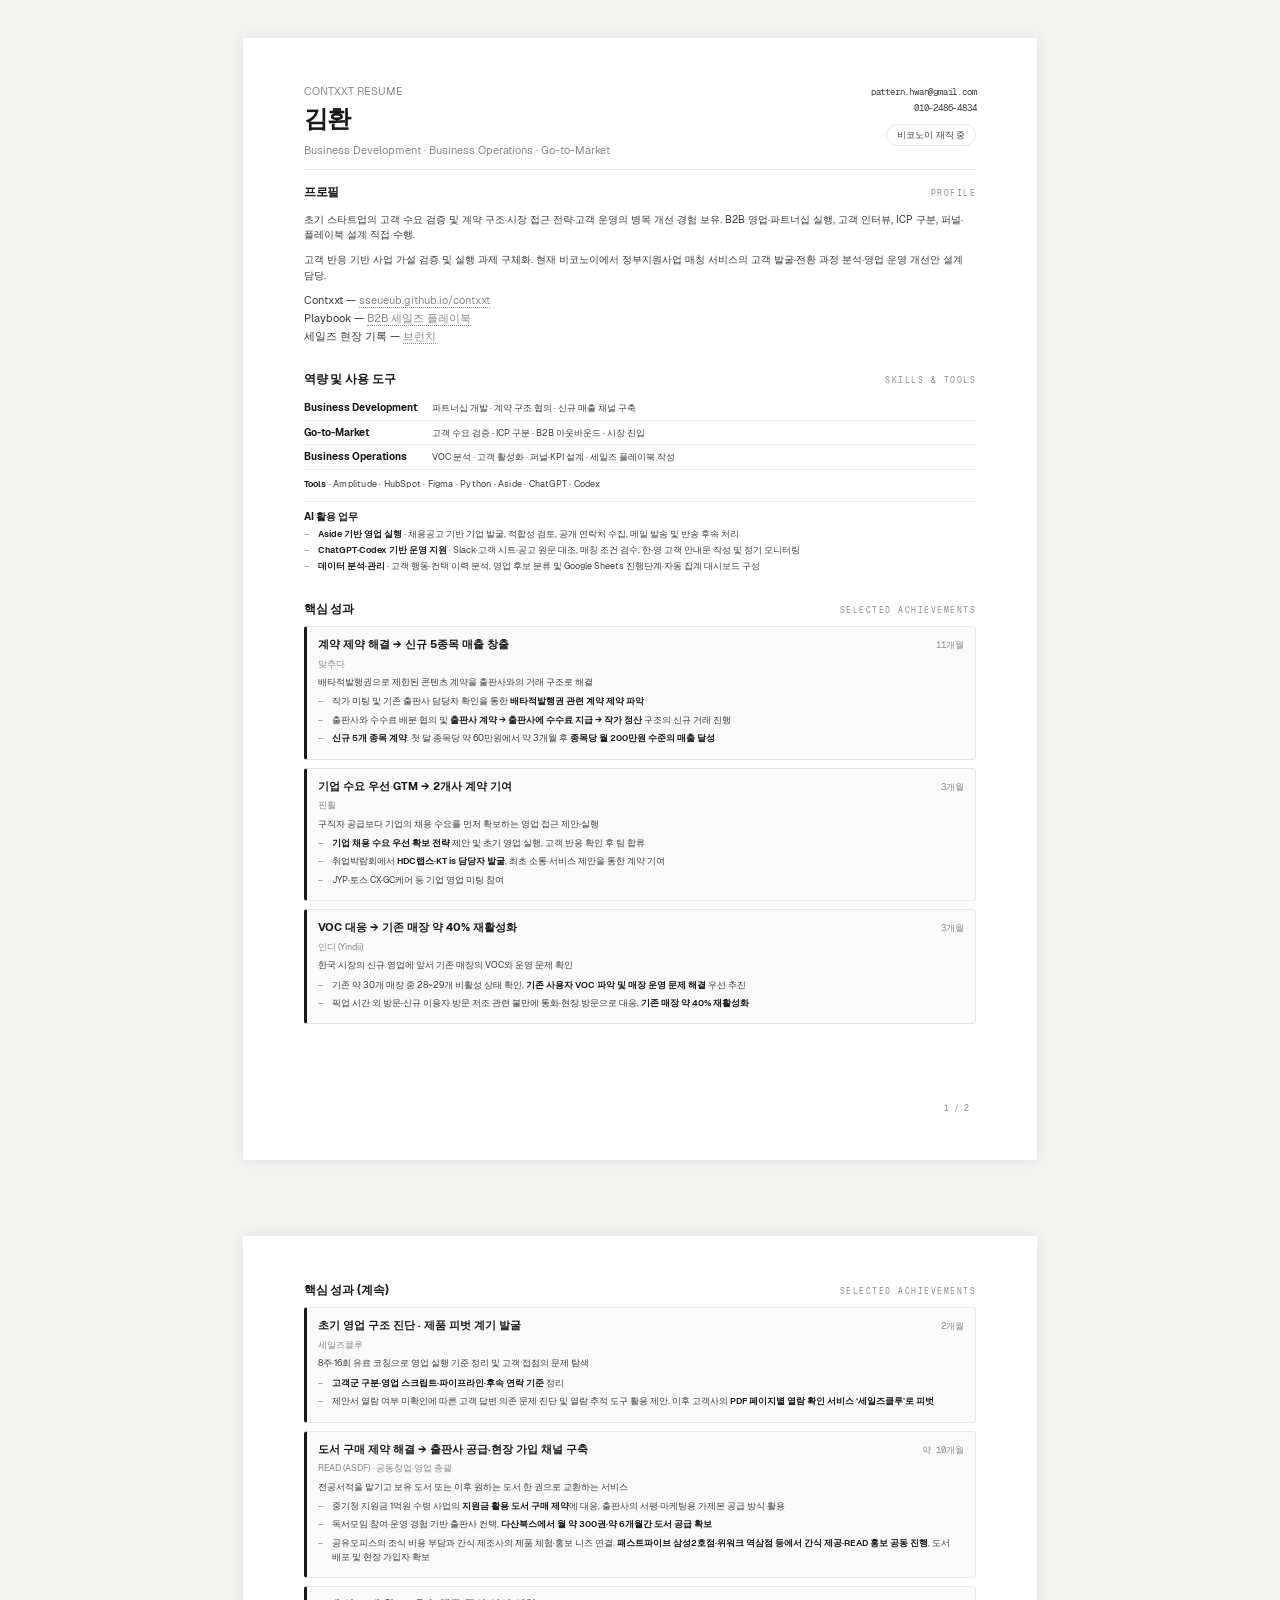
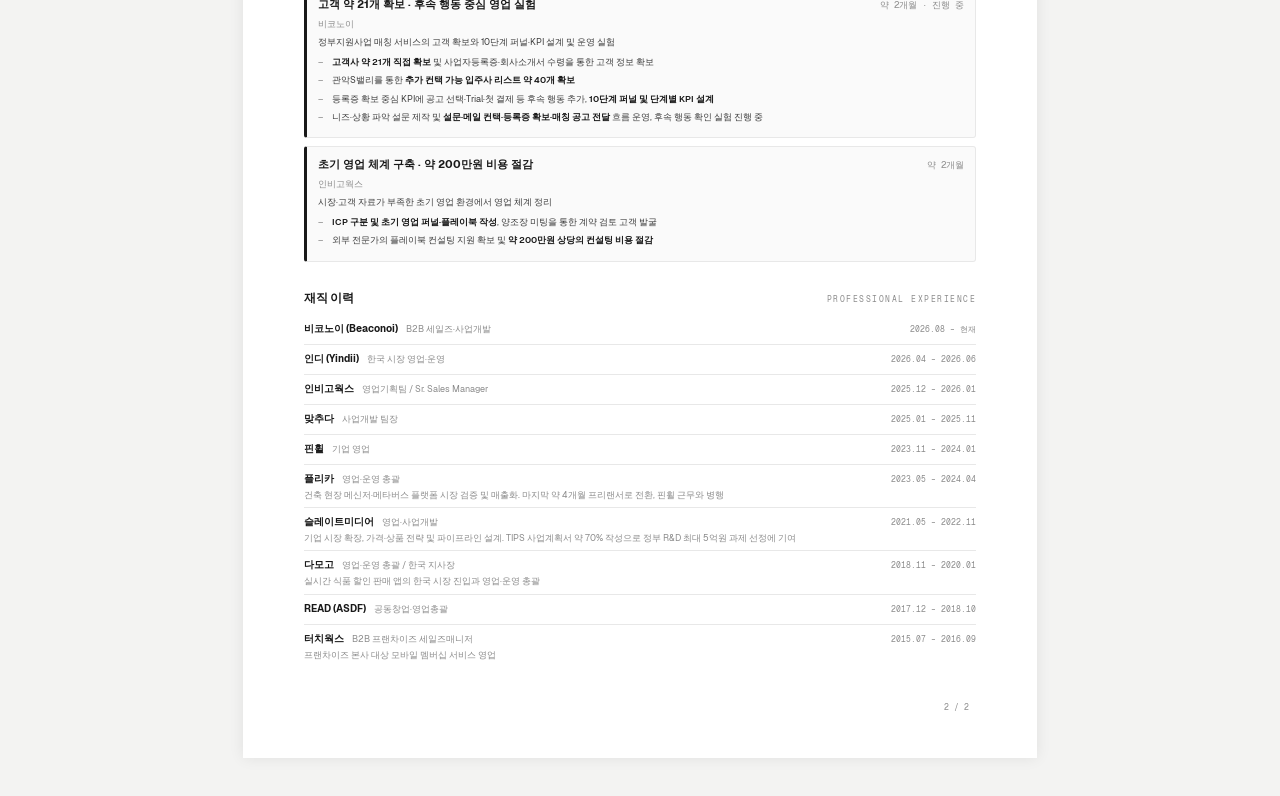
==== commit 1e466bea: "Restore resume Brunch link with updated profile URL" ====
--- a/resume/index.html
+++ b/resume/index.html
@@ -370,4 +370,4 @@
   .ai-use .story-item{font-size:8.6px;line-height:1.5;margin-bottom:3px;}
 </style>
 </head>
-<body><div class="page"><div class="header"><div class="name-block"><div class="role-tag">CONTXXT RESUME</div><h1>김환</h1><div class="role-tag">Business Development · Business Operations · Go-to-Market</div></div><div class="meta-block"><div class="contact">pattern.hwan@gmail.com</div><div class="contact">010-2486-4834</div><div class="status">비코노이 재직 중</div></div></div><div class="section"><div class="section-head"><h2>프로필</h2><span class="eyebrow">Profile</span></div><p>초기 스타트업의 고객 수요 검증 및 계약 구조·시장 접근 전략·고객 운영의 병목 개선 경험 보유. B2B 영업·파트너십 실행, 고객 인터뷰, ICP 구분, 퍼널·플레이북 설계 직접 수행.</p><p>고객 반응 기반 사업 가설 검증 및 실행 과제 구체화. 현재 비코노이에서 정부지원사업 매칭 서비스의 고객 발굴·전환 과정 분석·영업 운영 개선안 설계 담당.</p><div class="links"><div>Contxxt — <a href="https://sseueub.github.io/contxxt/" target="_blank" rel="noopener">sseueub.github.io/contxxt</a></div><div>Playbook — <a href="https://sseueub.github.io/contxxt/playbook/" target="_blank" rel="noopener">B2B 세일즈 플레이북</a></div></div></div><div class="section skills"><div class="section-head"><h2>역량 및 사용 도구</h2><span class="eyebrow">Skills &amp; Tools</span></div><div class="cap-item"><div class="cap-title">Business Development</div><div class="cap-summary">파트너십 개발 · 계약 구조 협의 · 신규 매출 채널 구축</div></div><div class="cap-item"><div class="cap-title">Go-to-Market</div><div class="cap-summary">고객 수요 검증 · ICP 구분 · B2B 아웃바운드 · 시장 진입</div></div><div class="cap-item"><div class="cap-title">Business Operations</div><div class="cap-summary">VOC 분석 · 고객 활성화 · 퍼널·KPI 설계 · 세일즈 플레이북 작성</div></div><p class="tools-line"><b>Tools</b> · Amplitude · HubSpot · Figma · Python · Aside · ChatGPT · Codex</p><div class="ai-use"><div class="cap-title">AI 활용 업무</div><ul class="story-list"><li class="story-item"><b>Aside 기반 영업 실행</b> · 채용공고 기반 기업 발굴, 적합성 검토, 공개 연락처 수집, 메일 발송 및 반송 후속 처리</li><li class="story-item"><b>ChatGPT·Codex 기반 운영 지원</b> · Slack·고객 시트·공고 원문 대조, 매칭 조건 검수, 한·영 고객 안내문 작성 및 정기 모니터링</li><li class="story-item"><b>데이터 분석·관리</b> · 고객 행동·컨택 이력 분석, 영업 후보 분류 및 Google Sheets 진행단계·자동 집계 대시보드 구성</li></ul></div></div><div class="section achievements"><div class="section-head"><h2>핵심 성과</h2><span class="eyebrow">Selected Achievements</span></div><div class="role "><div class="role-head"><div class="role-id"><h3>계약 제약 해결 → 신규 5종목 매출 창출</h3><span class="role-title">맞추다</span></div><span class="role-period">11개월</span></div><p class="role-task">배타적발행권으로 제한된 콘텐츠 계약을 출판사와의 거래 구조로 해결</p><ul class="story-list"><li class="story-item">작가 미팅 및 기존 출판사 담당자 확인을 통한 <b>배타적발행권 관련 계약 제약 파악</b></li><li class="story-item">출판사와 수수료 배분 협의 및 <b>출판사 계약 → 출판사에 수수료 지급 → 작가 정산</b> 구조의 신규 거래 진행</li><li class="story-item"><b>신규 5개 종목 계약</b>. 첫 달 종목당 약 60만원에서 약 3개월 후 <b>종목당 월 200만원 수준의 매출 달성</b></li></ul></div><div class="role "><div class="role-head"><div class="role-id"><h3>기업 수요 우선 GTM → 2개사 계약 기여</h3><span class="role-title">핀휠</span></div><span class="role-period">3개월</span></div><p class="role-task">구직자 공급보다 기업의 채용 수요를 먼저 확보하는 영업 접근 제안·실행</p><ul class="story-list"><li class="story-item"><b>기업 채용 수요 우선 확보 전략</b> 제안 및 초기 영업 실행, 고객 반응 확인 후 팀 합류</li><li class="story-item">취업박람회에서 <b>HDC랩스·KT is 담당자 발굴</b>, 최초 소통·서비스 제안을 통한 계약 기여</li><li class="story-item">JYP·토스 CX·GC케어 등 기업 영업 미팅 참여</li></ul></div><div class="role "><div class="role-head"><div class="role-id"><h3>VOC 대응 → 기존 매장 약 40% 재활성화</h3><span class="role-title">인디 (Yindii)</span></div><span class="role-period">3개월</span></div><p class="role-task">한국 시장의 신규 영업에 앞서 기존 매장의 VOC와 운영 문제 확인</p><ul class="story-list"><li class="story-item">기존 약 30개 매장 중 28~29개 비활성 상태 확인, <b>기존 사용자 VOC 파악 및 매장 운영 문제 해결</b> 우선 추진</li><li class="story-item">픽업 시간 외 방문·신규 이용자 방문 저조 관련 불만에 통화·현장 방문으로 대응, <b>기존 매장 약 40% 재활성화</b></li></ul></div></div><div class="footnote">1 / 2</div></div><div class="page"><div class="section achievements"><div class="section-head"><h2>핵심 성과 (계속)</h2><span class="eyebrow">Selected Achievements</span></div><div class="role "><div class="role-head"><div class="role-id"><h3>초기 영업 구조 진단 · 제품 피벗 계기 발굴</h3><span class="role-title">세일즈클루</span></div><span class="role-period">2개월</span></div><p class="role-task">8주·16회 유료 코칭으로 영업 실행 기준 정리 및 고객 접점의 문제 탐색</p><ul class="story-list"><li class="story-item"><b>고객군 구분·영업 스크립트·파이프라인·후속 연락 기준</b> 정리</li><li class="story-item">제안서 열람 여부 미확인에 따른 고객 답변 의존 문제 진단 및 열람 추적 도구 활용 제안. 이후 고객사의 <b>PDF 페이지별 열람 확인 서비스 ‘세일즈클루’로 피벗</b></li></ul></div><div class="role"><div class="role-head"><div class="role-id"><h3>도서 구매 제약 해결 → 출판사 공급·현장 가입 채널 구축</h3><span class="role-title">READ (ASDF) · 공동창업·영업 총괄</span></div><span class="role-period">약 10개월</span></div><p class="role-task">전공서적을 맡기고 보유 도서 또는 이후 원하는 도서 한 권으로 교환하는 서비스</p><ul class="story-list"><li class="story-item">중기청 지원금 1억원 수령 사업의 <b>지원금 활용 도서 구매 제약</b>에 대응, 출판사의 서평·마케팅용 가제본 공급 방식 활용</li><li class="story-item">독서모임 참여·운영 경험 기반 출판사 컨택, <b>다산북스에서 월 약 300권·약 6개월간 도서 공급 확보</b></li><li class="story-item">공유오피스의 조식 비용 부담과 간식 제조사의 제품 체험·홍보 니즈 연결. <b>패스트파이브 삼성2호점·위워크 역삼점 등에서 간식 제공·READ 홍보 공동 진행</b>, 도서 배포 및 현장 가입자 확보</li></ul></div><div class="role "><div class="role-head"><div class="role-id"><h3>고객 약 21개 확보 · 후속 행동 중심 영업 실험</h3><span class="role-title">비코노이</span></div><span class="role-period">약 2개월 · 진행 중</span></div><p class="role-task">정부지원사업 매칭 서비스의 고객 확보와 10단계 퍼널·KPI 설계 및 운영 실험</p><ul class="story-list"><li class="story-item"><b>고객사 약 21개 직접 확보</b> 및 사업자등록증·회사소개서 수령을 통한 고객 정보 확보</li><li class="story-item">관악S밸리를 통한 <b>추가 컨택 가능 입주사 리스트 약 40개 확보</b></li><li class="story-item">등록증 확보 중심 KPI에 공고 선택·Trial·첫 결제 등 후속 행동 추가, <b>10단계 퍼널 및 단계별 KPI 설계</b></li><li class="story-item">니즈·상황 파악 설문 제작 및 <b>설문·메일 컨택·등록증 확보·매칭 공고 전달</b> 흐름 운영, 후속 행동 확인 실험 진행 중</li></ul></div><div class="role "><div class="role-head"><div class="role-id"><h3>초기 영업 체계 구축 · 약 200만원 비용 절감</h3><span class="role-title">인비고웍스</span></div><span class="role-period">약 2개월</span></div><p class="role-task">시장·고객 자료가 부족한 초기 영업 환경에서 영업 체계 정리</p><ul class="story-list"><li class="story-item"><b>ICP 구분 및 초기 영업 퍼널·플레이북 작성</b>, 양조장 미팅을 통한 계약 검토 고객 발굴</li><li class="story-item">외부 전문가의 플레이북 컨설팅 지원 확보 및 <b>약 200만원 상당의 컨설팅 비용 절감</b></li></ul></div></div><div class="section"><div class="section-head"><h2>재직 이력</h2><span class="eyebrow">Professional Experience</span></div><div class="role compact"><div class="role-head"><div class="role-id"><h3>비코노이 (Beaconoi)</h3><span class="role-title">B2B 세일즈·사업개발</span></div><span class="role-period">2026.08 – 현재</span></div></div><div class="role compact"><div class="role-head"><div class="role-id"><h3>인디 (Yindii)</h3><span class="role-title">한국 시장 영업·운영</span></div><span class="role-period">2026.04 – 2026.06</span></div></div><div class="role compact"><div class="role-head"><div class="role-id"><h3>인비고웍스</h3><span class="role-title">영업기획팀 / Sr. Sales Manager</span></div><span class="role-period">2025.12 – 2026.01</span></div></div><div class="role compact"><div class="role-head"><div class="role-id"><h3>맞추다</h3><span class="role-title">사업개발 팀장</span></div><span class="role-period">2025.01 – 2025.11</span></div></div><div class="role compact"><div class="role-head"><div class="role-id"><h3>핀휠</h3><span class="role-title">기업 영업</span></div><span class="role-period">2023.11 – 2024.01</span></div></div><div class="role compact"><div class="role-head"><div class="role-id"><h3>플리카</h3><span class="role-title">영업·운영 총괄</span></div><span class="role-period">2023.05 – 2024.04</span></div><p class="role-task">건축 현장 메신저·메타버스 플랫폼 시장 검증 및 매출화. 마지막 약 4개월 프리랜서로 전환, 핀휠 근무와 병행</p></div><div class="role compact"><div class="role-head"><div class="role-id"><h3>슬레이트미디어</h3><span class="role-title">영업·사업개발</span></div><span class="role-period">2021.05 – 2022.11</span></div><p class="role-task">기업 시장 확장, 가격·상품 전략 및 파이프라인 설계. TIPS 사업계획서 약 70% 작성으로 정부 R&amp;D 최대 5억원 과제 선정에 기여</p></div><div class="role compact"><div class="role-head"><div class="role-id"><h3>다모고</h3><span class="role-title">영업·운영 총괄 / 한국 지사장</span></div><span class="role-period">2018.11 – 2020.01</span></div><p class="role-task">실시간 식품 할인 판매 앱의 한국 시장 진입과 영업·운영 총괄</p></div><div class="role compact"><div class="role-head"><div class="role-id"><h3>READ (ASDF)</h3><span class="role-title">공동창업·영업총괄</span></div><span class="role-period">2017.12 – 2018.10</span></div></div><div class="role compact"><div class="role-head"><div class="role-id"><h3>터치웍스</h3><span class="role-title">B2B 프랜차이즈 세일즈매니저</span></div><span class="role-period">2015.07 – 2016.09</span></div><p class="role-task">프랜차이즈 본사 대상 모바일 멤버십 서비스 영업</p></div></div><div class="footnote">2 / 2</div></div></body></html>+<body><div class="page"><div class="header"><div class="name-block"><div class="role-tag">CONTXXT RESUME</div><h1>김환</h1><div class="role-tag">Business Development · Business Operations · Go-to-Market</div></div><div class="meta-block"><div class="contact">pattern.hwan@gmail.com</div><div class="contact">010-2486-4834</div><div class="status">비코노이 재직 중</div></div></div><div class="section"><div class="section-head"><h2>프로필</h2><span class="eyebrow">Profile</span></div><p>초기 스타트업의 고객 수요 검증 및 계약 구조·시장 접근 전략·고객 운영의 병목 개선 경험 보유. B2B 영업·파트너십 실행, 고객 인터뷰, ICP 구분, 퍼널·플레이북 설계 직접 수행.</p><p>고객 반응 기반 사업 가설 검증 및 실행 과제 구체화. 현재 비코노이에서 정부지원사업 매칭 서비스의 고객 발굴·전환 과정 분석·영업 운영 개선안 설계 담당.</p><div class="links"><div>Contxxt — <a href="https://sseueub.github.io/contxxt/" target="_blank" rel="noopener">sseueub.github.io/contxxt</a></div><div>Playbook — <a href="https://sseueub.github.io/contxxt/playbook/" target="_blank" rel="noopener">B2B 세일즈 플레이북</a></div><div>세일즈 현장 기록 — <a href="https://brunch.co.kr/@balguler" target="_blank" rel="noopener">브런치</a></div></div></div><div class="section skills"><div class="section-head"><h2>역량 및 사용 도구</h2><span class="eyebrow">Skills &amp; Tools</span></div><div class="cap-item"><div class="cap-title">Business Development</div><div class="cap-summary">파트너십 개발 · 계약 구조 협의 · 신규 매출 채널 구축</div></div><div class="cap-item"><div class="cap-title">Go-to-Market</div><div class="cap-summary">고객 수요 검증 · ICP 구분 · B2B 아웃바운드 · 시장 진입</div></div><div class="cap-item"><div class="cap-title">Business Operations</div><div class="cap-summary">VOC 분석 · 고객 활성화 · 퍼널·KPI 설계 · 세일즈 플레이북 작성</div></div><p class="tools-line"><b>Tools</b> · Amplitude · HubSpot · Figma · Python · Aside · ChatGPT · Codex</p><div class="ai-use"><div class="cap-title">AI 활용 업무</div><ul class="story-list"><li class="story-item"><b>Aside 기반 영업 실행</b> · 채용공고 기반 기업 발굴, 적합성 검토, 공개 연락처 수집, 메일 발송 및 반송 후속 처리</li><li class="story-item"><b>ChatGPT·Codex 기반 운영 지원</b> · Slack·고객 시트·공고 원문 대조, 매칭 조건 검수, 한·영 고객 안내문 작성 및 정기 모니터링</li><li class="story-item"><b>데이터 분석·관리</b> · 고객 행동·컨택 이력 분석, 영업 후보 분류 및 Google Sheets 진행단계·자동 집계 대시보드 구성</li></ul></div></div><div class="section achievements"><div class="section-head"><h2>핵심 성과</h2><span class="eyebrow">Selected Achievements</span></div><div class="role "><div class="role-head"><div class="role-id"><h3>계약 제약 해결 → 신규 5종목 매출 창출</h3><span class="role-title">맞추다</span></div><span class="role-period">11개월</span></div><p class="role-task">배타적발행권으로 제한된 콘텐츠 계약을 출판사와의 거래 구조로 해결</p><ul class="story-list"><li class="story-item">작가 미팅 및 기존 출판사 담당자 확인을 통한 <b>배타적발행권 관련 계약 제약 파악</b></li><li class="story-item">출판사와 수수료 배분 협의 및 <b>출판사 계약 → 출판사에 수수료 지급 → 작가 정산</b> 구조의 신규 거래 진행</li><li class="story-item"><b>신규 5개 종목 계약</b>. 첫 달 종목당 약 60만원에서 약 3개월 후 <b>종목당 월 200만원 수준의 매출 달성</b></li></ul></div><div class="role "><div class="role-head"><div class="role-id"><h3>기업 수요 우선 GTM → 2개사 계약 기여</h3><span class="role-title">핀휠</span></div><span class="role-period">3개월</span></div><p class="role-task">구직자 공급보다 기업의 채용 수요를 먼저 확보하는 영업 접근 제안·실행</p><ul class="story-list"><li class="story-item"><b>기업 채용 수요 우선 확보 전략</b> 제안 및 초기 영업 실행, 고객 반응 확인 후 팀 합류</li><li class="story-item">취업박람회에서 <b>HDC랩스·KT is 담당자 발굴</b>, 최초 소통·서비스 제안을 통한 계약 기여</li><li class="story-item">JYP·토스 CX·GC케어 등 기업 영업 미팅 참여</li></ul></div><div class="role "><div class="role-head"><div class="role-id"><h3>VOC 대응 → 기존 매장 약 40% 재활성화</h3><span class="role-title">인디 (Yindii)</span></div><span class="role-period">3개월</span></div><p class="role-task">한국 시장의 신규 영업에 앞서 기존 매장의 VOC와 운영 문제 확인</p><ul class="story-list"><li class="story-item">기존 약 30개 매장 중 28~29개 비활성 상태 확인, <b>기존 사용자 VOC 파악 및 매장 운영 문제 해결</b> 우선 추진</li><li class="story-item">픽업 시간 외 방문·신규 이용자 방문 저조 관련 불만에 통화·현장 방문으로 대응, <b>기존 매장 약 40% 재활성화</b></li></ul></div></div><div class="footnote">1 / 2</div></div><div class="page"><div class="section achievements"><div class="section-head"><h2>핵심 성과 (계속)</h2><span class="eyebrow">Selected Achievements</span></div><div class="role "><div class="role-head"><div class="role-id"><h3>초기 영업 구조 진단 · 제품 피벗 계기 발굴</h3><span class="role-title">세일즈클루</span></div><span class="role-period">2개월</span></div><p class="role-task">8주·16회 유료 코칭으로 영업 실행 기준 정리 및 고객 접점의 문제 탐색</p><ul class="story-list"><li class="story-item"><b>고객군 구분·영업 스크립트·파이프라인·후속 연락 기준</b> 정리</li><li class="story-item">제안서 열람 여부 미확인에 따른 고객 답변 의존 문제 진단 및 열람 추적 도구 활용 제안. 이후 고객사의 <b>PDF 페이지별 열람 확인 서비스 ‘세일즈클루’로 피벗</b></li></ul></div><div class="role"><div class="role-head"><div class="role-id"><h3>도서 구매 제약 해결 → 출판사 공급·현장 가입 채널 구축</h3><span class="role-title">READ (ASDF) · 공동창업·영업 총괄</span></div><span class="role-period">약 10개월</span></div><p class="role-task">전공서적을 맡기고 보유 도서 또는 이후 원하는 도서 한 권으로 교환하는 서비스</p><ul class="story-list"><li class="story-item">중기청 지원금 1억원 수령 사업의 <b>지원금 활용 도서 구매 제약</b>에 대응, 출판사의 서평·마케팅용 가제본 공급 방식 활용</li><li class="story-item">독서모임 참여·운영 경험 기반 출판사 컨택, <b>다산북스에서 월 약 300권·약 6개월간 도서 공급 확보</b></li><li class="story-item">공유오피스의 조식 비용 부담과 간식 제조사의 제품 체험·홍보 니즈 연결. <b>패스트파이브 삼성2호점·위워크 역삼점 등에서 간식 제공·READ 홍보 공동 진행</b>, 도서 배포 및 현장 가입자 확보</li></ul></div><div class="role "><div class="role-head"><div class="role-id"><h3>고객 약 21개 확보 · 후속 행동 중심 영업 실험</h3><span class="role-title">비코노이</span></div><span class="role-period">약 2개월 · 진행 중</span></div><p class="role-task">정부지원사업 매칭 서비스의 고객 확보와 10단계 퍼널·KPI 설계 및 운영 실험</p><ul class="story-list"><li class="story-item"><b>고객사 약 21개 직접 확보</b> 및 사업자등록증·회사소개서 수령을 통한 고객 정보 확보</li><li class="story-item">관악S밸리를 통한 <b>추가 컨택 가능 입주사 리스트 약 40개 확보</b></li><li class="story-item">등록증 확보 중심 KPI에 공고 선택·Trial·첫 결제 등 후속 행동 추가, <b>10단계 퍼널 및 단계별 KPI 설계</b></li><li class="story-item">니즈·상황 파악 설문 제작 및 <b>설문·메일 컨택·등록증 확보·매칭 공고 전달</b> 흐름 운영, 후속 행동 확인 실험 진행 중</li></ul></div><div class="role "><div class="role-head"><div class="role-id"><h3>초기 영업 체계 구축 · 약 200만원 비용 절감</h3><span class="role-title">인비고웍스</span></div><span class="role-period">약 2개월</span></div><p class="role-task">시장·고객 자료가 부족한 초기 영업 환경에서 영업 체계 정리</p><ul class="story-list"><li class="story-item"><b>ICP 구분 및 초기 영업 퍼널·플레이북 작성</b>, 양조장 미팅을 통한 계약 검토 고객 발굴</li><li class="story-item">외부 전문가의 플레이북 컨설팅 지원 확보 및 <b>약 200만원 상당의 컨설팅 비용 절감</b></li></ul></div></div><div class="section"><div class="section-head"><h2>재직 이력</h2><span class="eyebrow">Professional Experience</span></div><div class="role compact"><div class="role-head"><div class="role-id"><h3>비코노이 (Beaconoi)</h3><span class="role-title">B2B 세일즈·사업개발</span></div><span class="role-period">2026.08 – 현재</span></div></div><div class="role compact"><div class="role-head"><div class="role-id"><h3>인디 (Yindii)</h3><span class="role-title">한국 시장 영업·운영</span></div><span class="role-period">2026.04 – 2026.06</span></div></div><div class="role compact"><div class="role-head"><div class="role-id"><h3>인비고웍스</h3><span class="role-title">영업기획팀 / Sr. Sales Manager</span></div><span class="role-period">2025.12 – 2026.01</span></div></div><div class="role compact"><div class="role-head"><div class="role-id"><h3>맞추다</h3><span class="role-title">사업개발 팀장</span></div><span class="role-period">2025.01 – 2025.11</span></div></div><div class="role compact"><div class="role-head"><div class="role-id"><h3>핀휠</h3><span class="role-title">기업 영업</span></div><span class="role-period">2023.11 – 2024.01</span></div></div><div class="role compact"><div class="role-head"><div class="role-id"><h3>플리카</h3><span class="role-title">영업·운영 총괄</span></div><span class="role-period">2023.05 – 2024.04</span></div><p class="role-task">건축 현장 메신저·메타버스 플랫폼 시장 검증 및 매출화. 마지막 약 4개월 프리랜서로 전환, 핀휠 근무와 병행</p></div><div class="role compact"><div class="role-head"><div class="role-id"><h3>슬레이트미디어</h3><span class="role-title">영업·사업개발</span></div><span class="role-period">2021.05 – 2022.11</span></div><p class="role-task">기업 시장 확장, 가격·상품 전략 및 파이프라인 설계. TIPS 사업계획서 약 70% 작성으로 정부 R&amp;D 최대 5억원 과제 선정에 기여</p></div><div class="role compact"><div class="role-head"><div class="role-id"><h3>다모고</h3><span class="role-title">영업·운영 총괄 / 한국 지사장</span></div><span class="role-period">2018.11 – 2020.01</span></div><p class="role-task">실시간 식품 할인 판매 앱의 한국 시장 진입과 영업·운영 총괄</p></div><div class="role compact"><div class="role-head"><div class="role-id"><h3>READ (ASDF)</h3><span class="role-title">공동창업·영업총괄</span></div><span class="role-period">2017.12 – 2018.10</span></div></div><div class="role compact"><div class="role-head"><div class="role-id"><h3>터치웍스</h3><span class="role-title">B2B 프랜차이즈 세일즈매니저</span></div><span class="role-period">2015.07 – 2016.09</span></div><p class="role-task">프랜차이즈 본사 대상 모바일 멤버십 서비스 영업</p></div></div><div class="footnote">2 / 2</div></div></body></html>
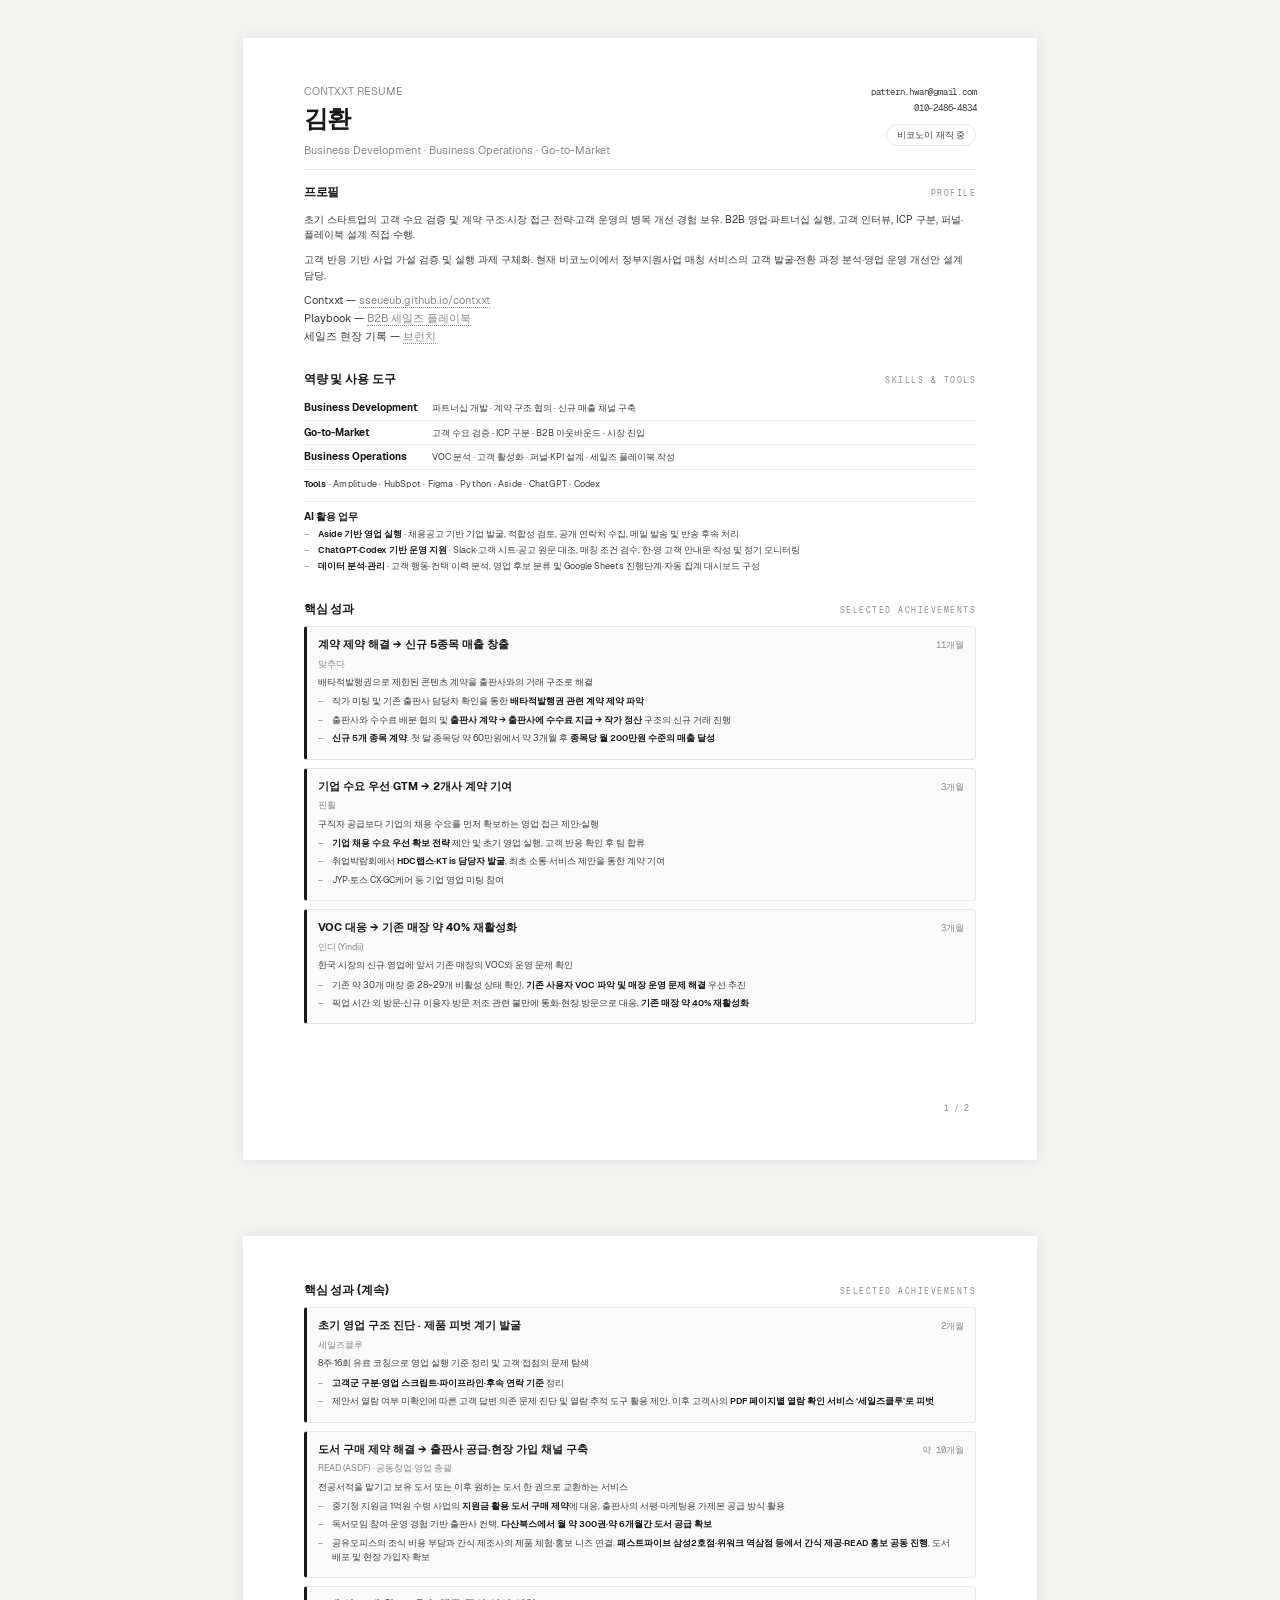
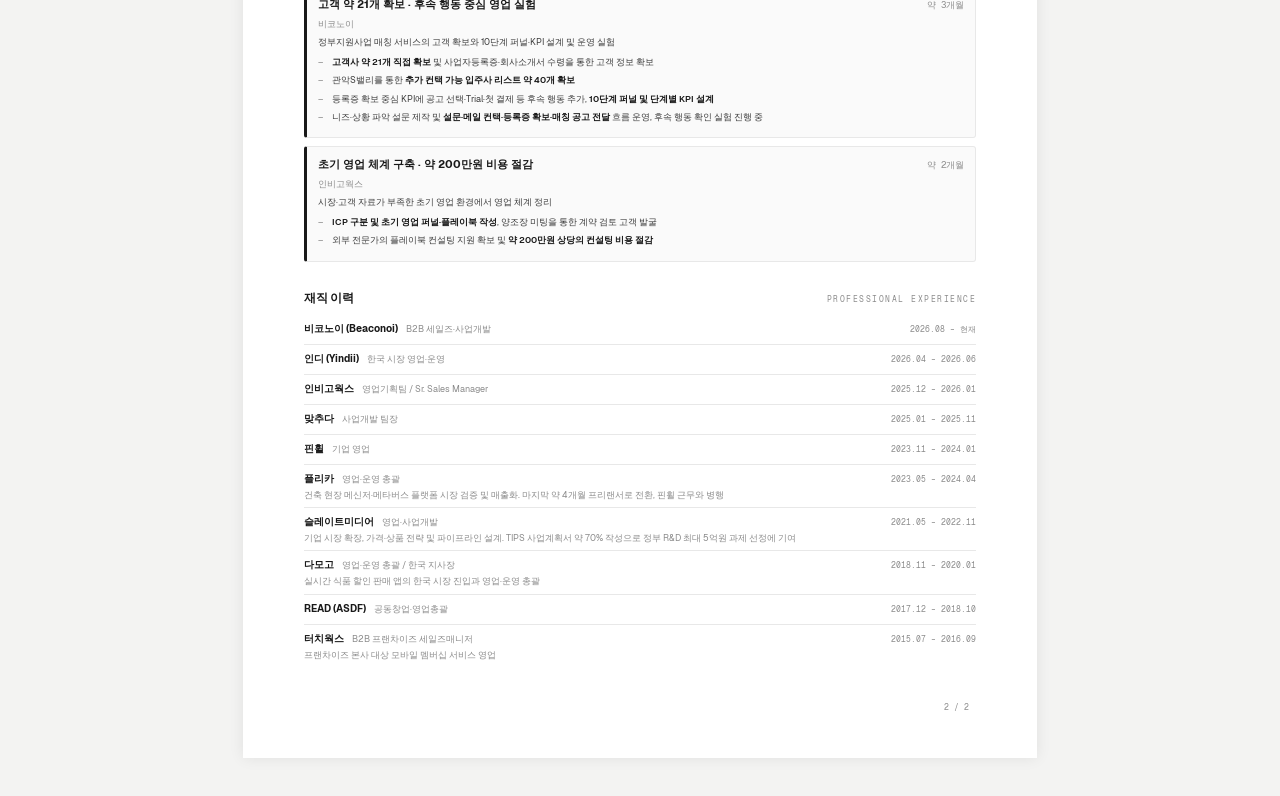
==== commit bcd33508: "Update Beaconoi experience duration to approximately three months" ====
--- a/resume/index.html
+++ b/resume/index.html
@@ -370,4 +370,4 @@
   .ai-use .story-item{font-size:8.6px;line-height:1.5;margin-bottom:3px;}
 </style>
 </head>
-<body><div class="page"><div class="header"><div class="name-block"><div class="role-tag">CONTXXT RESUME</div><h1>김환</h1><div class="role-tag">Business Development · Business Operations · Go-to-Market</div></div><div class="meta-block"><div class="contact">pattern.hwan@gmail.com</div><div class="contact">010-2486-4834</div><div class="status">비코노이 재직 중</div></div></div><div class="section"><div class="section-head"><h2>프로필</h2><span class="eyebrow">Profile</span></div><p>초기 스타트업의 고객 수요 검증 및 계약 구조·시장 접근 전략·고객 운영의 병목 개선 경험 보유. B2B 영업·파트너십 실행, 고객 인터뷰, ICP 구분, 퍼널·플레이북 설계 직접 수행.</p><p>고객 반응 기반 사업 가설 검증 및 실행 과제 구체화. 현재 비코노이에서 정부지원사업 매칭 서비스의 고객 발굴·전환 과정 분석·영업 운영 개선안 설계 담당.</p><div class="links"><div>Contxxt — <a href="https://sseueub.github.io/contxxt/" target="_blank" rel="noopener">sseueub.github.io/contxxt</a></div><div>Playbook — <a href="https://sseueub.github.io/contxxt/playbook/" target="_blank" rel="noopener">B2B 세일즈 플레이북</a></div><div>세일즈 현장 기록 — <a href="https://brunch.co.kr/@balguler" target="_blank" rel="noopener">브런치</a></div></div></div><div class="section skills"><div class="section-head"><h2>역량 및 사용 도구</h2><span class="eyebrow">Skills &amp; Tools</span></div><div class="cap-item"><div class="cap-title">Business Development</div><div class="cap-summary">파트너십 개발 · 계약 구조 협의 · 신규 매출 채널 구축</div></div><div class="cap-item"><div class="cap-title">Go-to-Market</div><div class="cap-summary">고객 수요 검증 · ICP 구분 · B2B 아웃바운드 · 시장 진입</div></div><div class="cap-item"><div class="cap-title">Business Operations</div><div class="cap-summary">VOC 분석 · 고객 활성화 · 퍼널·KPI 설계 · 세일즈 플레이북 작성</div></div><p class="tools-line"><b>Tools</b> · Amplitude · HubSpot · Figma · Python · Aside · ChatGPT · Codex</p><div class="ai-use"><div class="cap-title">AI 활용 업무</div><ul class="story-list"><li class="story-item"><b>Aside 기반 영업 실행</b> · 채용공고 기반 기업 발굴, 적합성 검토, 공개 연락처 수집, 메일 발송 및 반송 후속 처리</li><li class="story-item"><b>ChatGPT·Codex 기반 운영 지원</b> · Slack·고객 시트·공고 원문 대조, 매칭 조건 검수, 한·영 고객 안내문 작성 및 정기 모니터링</li><li class="story-item"><b>데이터 분석·관리</b> · 고객 행동·컨택 이력 분석, 영업 후보 분류 및 Google Sheets 진행단계·자동 집계 대시보드 구성</li></ul></div></div><div class="section achievements"><div class="section-head"><h2>핵심 성과</h2><span class="eyebrow">Selected Achievements</span></div><div class="role "><div class="role-head"><div class="role-id"><h3>계약 제약 해결 → 신규 5종목 매출 창출</h3><span class="role-title">맞추다</span></div><span class="role-period">11개월</span></div><p class="role-task">배타적발행권으로 제한된 콘텐츠 계약을 출판사와의 거래 구조로 해결</p><ul class="story-list"><li class="story-item">작가 미팅 및 기존 출판사 담당자 확인을 통한 <b>배타적발행권 관련 계약 제약 파악</b></li><li class="story-item">출판사와 수수료 배분 협의 및 <b>출판사 계약 → 출판사에 수수료 지급 → 작가 정산</b> 구조의 신규 거래 진행</li><li class="story-item"><b>신규 5개 종목 계약</b>. 첫 달 종목당 약 60만원에서 약 3개월 후 <b>종목당 월 200만원 수준의 매출 달성</b></li></ul></div><div class="role "><div class="role-head"><div class="role-id"><h3>기업 수요 우선 GTM → 2개사 계약 기여</h3><span class="role-title">핀휠</span></div><span class="role-period">3개월</span></div><p class="role-task">구직자 공급보다 기업의 채용 수요를 먼저 확보하는 영업 접근 제안·실행</p><ul class="story-list"><li class="story-item"><b>기업 채용 수요 우선 확보 전략</b> 제안 및 초기 영업 실행, 고객 반응 확인 후 팀 합류</li><li class="story-item">취업박람회에서 <b>HDC랩스·KT is 담당자 발굴</b>, 최초 소통·서비스 제안을 통한 계약 기여</li><li class="story-item">JYP·토스 CX·GC케어 등 기업 영업 미팅 참여</li></ul></div><div class="role "><div class="role-head"><div class="role-id"><h3>VOC 대응 → 기존 매장 약 40% 재활성화</h3><span class="role-title">인디 (Yindii)</span></div><span class="role-period">3개월</span></div><p class="role-task">한국 시장의 신규 영업에 앞서 기존 매장의 VOC와 운영 문제 확인</p><ul class="story-list"><li class="story-item">기존 약 30개 매장 중 28~29개 비활성 상태 확인, <b>기존 사용자 VOC 파악 및 매장 운영 문제 해결</b> 우선 추진</li><li class="story-item">픽업 시간 외 방문·신규 이용자 방문 저조 관련 불만에 통화·현장 방문으로 대응, <b>기존 매장 약 40% 재활성화</b></li></ul></div></div><div class="footnote">1 / 2</div></div><div class="page"><div class="section achievements"><div class="section-head"><h2>핵심 성과 (계속)</h2><span class="eyebrow">Selected Achievements</span></div><div class="role "><div class="role-head"><div class="role-id"><h3>초기 영업 구조 진단 · 제품 피벗 계기 발굴</h3><span class="role-title">세일즈클루</span></div><span class="role-period">2개월</span></div><p class="role-task">8주·16회 유료 코칭으로 영업 실행 기준 정리 및 고객 접점의 문제 탐색</p><ul class="story-list"><li class="story-item"><b>고객군 구분·영업 스크립트·파이프라인·후속 연락 기준</b> 정리</li><li class="story-item">제안서 열람 여부 미확인에 따른 고객 답변 의존 문제 진단 및 열람 추적 도구 활용 제안. 이후 고객사의 <b>PDF 페이지별 열람 확인 서비스 ‘세일즈클루’로 피벗</b></li></ul></div><div class="role"><div class="role-head"><div class="role-id"><h3>도서 구매 제약 해결 → 출판사 공급·현장 가입 채널 구축</h3><span class="role-title">READ (ASDF) · 공동창업·영업 총괄</span></div><span class="role-period">약 10개월</span></div><p class="role-task">전공서적을 맡기고 보유 도서 또는 이후 원하는 도서 한 권으로 교환하는 서비스</p><ul class="story-list"><li class="story-item">중기청 지원금 1억원 수령 사업의 <b>지원금 활용 도서 구매 제약</b>에 대응, 출판사의 서평·마케팅용 가제본 공급 방식 활용</li><li class="story-item">독서모임 참여·운영 경험 기반 출판사 컨택, <b>다산북스에서 월 약 300권·약 6개월간 도서 공급 확보</b></li><li class="story-item">공유오피스의 조식 비용 부담과 간식 제조사의 제품 체험·홍보 니즈 연결. <b>패스트파이브 삼성2호점·위워크 역삼점 등에서 간식 제공·READ 홍보 공동 진행</b>, 도서 배포 및 현장 가입자 확보</li></ul></div><div class="role "><div class="role-head"><div class="role-id"><h3>고객 약 21개 확보 · 후속 행동 중심 영업 실험</h3><span class="role-title">비코노이</span></div><span class="role-period">약 2개월 · 진행 중</span></div><p class="role-task">정부지원사업 매칭 서비스의 고객 확보와 10단계 퍼널·KPI 설계 및 운영 실험</p><ul class="story-list"><li class="story-item"><b>고객사 약 21개 직접 확보</b> 및 사업자등록증·회사소개서 수령을 통한 고객 정보 확보</li><li class="story-item">관악S밸리를 통한 <b>추가 컨택 가능 입주사 리스트 약 40개 확보</b></li><li class="story-item">등록증 확보 중심 KPI에 공고 선택·Trial·첫 결제 등 후속 행동 추가, <b>10단계 퍼널 및 단계별 KPI 설계</b></li><li class="story-item">니즈·상황 파악 설문 제작 및 <b>설문·메일 컨택·등록증 확보·매칭 공고 전달</b> 흐름 운영, 후속 행동 확인 실험 진행 중</li></ul></div><div class="role "><div class="role-head"><div class="role-id"><h3>초기 영업 체계 구축 · 약 200만원 비용 절감</h3><span class="role-title">인비고웍스</span></div><span class="role-period">약 2개월</span></div><p class="role-task">시장·고객 자료가 부족한 초기 영업 환경에서 영업 체계 정리</p><ul class="story-list"><li class="story-item"><b>ICP 구분 및 초기 영업 퍼널·플레이북 작성</b>, 양조장 미팅을 통한 계약 검토 고객 발굴</li><li class="story-item">외부 전문가의 플레이북 컨설팅 지원 확보 및 <b>약 200만원 상당의 컨설팅 비용 절감</b></li></ul></div></div><div class="section"><div class="section-head"><h2>재직 이력</h2><span class="eyebrow">Professional Experience</span></div><div class="role compact"><div class="role-head"><div class="role-id"><h3>비코노이 (Beaconoi)</h3><span class="role-title">B2B 세일즈·사업개발</span></div><span class="role-period">2026.08 – 현재</span></div></div><div class="role compact"><div class="role-head"><div class="role-id"><h3>인디 (Yindii)</h3><span class="role-title">한국 시장 영업·운영</span></div><span class="role-period">2026.04 – 2026.06</span></div></div><div class="role compact"><div class="role-head"><div class="role-id"><h3>인비고웍스</h3><span class="role-title">영업기획팀 / Sr. Sales Manager</span></div><span class="role-period">2025.12 – 2026.01</span></div></div><div class="role compact"><div class="role-head"><div class="role-id"><h3>맞추다</h3><span class="role-title">사업개발 팀장</span></div><span class="role-period">2025.01 – 2025.11</span></div></div><div class="role compact"><div class="role-head"><div class="role-id"><h3>핀휠</h3><span class="role-title">기업 영업</span></div><span class="role-period">2023.11 – 2024.01</span></div></div><div class="role compact"><div class="role-head"><div class="role-id"><h3>플리카</h3><span class="role-title">영업·운영 총괄</span></div><span class="role-period">2023.05 – 2024.04</span></div><p class="role-task">건축 현장 메신저·메타버스 플랫폼 시장 검증 및 매출화. 마지막 약 4개월 프리랜서로 전환, 핀휠 근무와 병행</p></div><div class="role compact"><div class="role-head"><div class="role-id"><h3>슬레이트미디어</h3><span class="role-title">영업·사업개발</span></div><span class="role-period">2021.05 – 2022.11</span></div><p class="role-task">기업 시장 확장, 가격·상품 전략 및 파이프라인 설계. TIPS 사업계획서 약 70% 작성으로 정부 R&amp;D 최대 5억원 과제 선정에 기여</p></div><div class="role compact"><div class="role-head"><div class="role-id"><h3>다모고</h3><span class="role-title">영업·운영 총괄 / 한국 지사장</span></div><span class="role-period">2018.11 – 2020.01</span></div><p class="role-task">실시간 식품 할인 판매 앱의 한국 시장 진입과 영업·운영 총괄</p></div><div class="role compact"><div class="role-head"><div class="role-id"><h3>READ (ASDF)</h3><span class="role-title">공동창업·영업총괄</span></div><span class="role-period">2017.12 – 2018.10</span></div></div><div class="role compact"><div class="role-head"><div class="role-id"><h3>터치웍스</h3><span class="role-title">B2B 프랜차이즈 세일즈매니저</span></div><span class="role-period">2015.07 – 2016.09</span></div><p class="role-task">프랜차이즈 본사 대상 모바일 멤버십 서비스 영업</p></div></div><div class="footnote">2 / 2</div></div></body></html>+<body><div class="page"><div class="header"><div class="name-block"><div class="role-tag">CONTXXT RESUME</div><h1>김환</h1><div class="role-tag">Business Development · Business Operations · Go-to-Market</div></div><div class="meta-block"><div class="contact">pattern.hwan@gmail.com</div><div class="contact">010-2486-4834</div><div class="status">비코노이 재직 중</div></div></div><div class="section"><div class="section-head"><h2>프로필</h2><span class="eyebrow">Profile</span></div><p>초기 스타트업의 고객 수요 검증 및 계약 구조·시장 접근 전략·고객 운영의 병목 개선 경험 보유. B2B 영업·파트너십 실행, 고객 인터뷰, ICP 구분, 퍼널·플레이북 설계 직접 수행.</p><p>고객 반응 기반 사업 가설 검증 및 실행 과제 구체화. 현재 비코노이에서 정부지원사업 매칭 서비스의 고객 발굴·전환 과정 분석·영업 운영 개선안 설계 담당.</p><div class="links"><div>Contxxt — <a href="https://sseueub.github.io/contxxt/" target="_blank" rel="noopener">sseueub.github.io/contxxt</a></div><div>Playbook — <a href="https://sseueub.github.io/contxxt/playbook/" target="_blank" rel="noopener">B2B 세일즈 플레이북</a></div><div>세일즈 현장 기록 — <a href="https://brunch.co.kr/@balguler" target="_blank" rel="noopener">브런치</a></div></div></div><div class="section skills"><div class="section-head"><h2>역량 및 사용 도구</h2><span class="eyebrow">Skills &amp; Tools</span></div><div class="cap-item"><div class="cap-title">Business Development</div><div class="cap-summary">파트너십 개발 · 계약 구조 협의 · 신규 매출 채널 구축</div></div><div class="cap-item"><div class="cap-title">Go-to-Market</div><div class="cap-summary">고객 수요 검증 · ICP 구분 · B2B 아웃바운드 · 시장 진입</div></div><div class="cap-item"><div class="cap-title">Business Operations</div><div class="cap-summary">VOC 분석 · 고객 활성화 · 퍼널·KPI 설계 · 세일즈 플레이북 작성</div></div><p class="tools-line"><b>Tools</b> · Amplitude · HubSpot · Figma · Python · Aside · ChatGPT · Codex</p><div class="ai-use"><div class="cap-title">AI 활용 업무</div><ul class="story-list"><li class="story-item"><b>Aside 기반 영업 실행</b> · 채용공고 기반 기업 발굴, 적합성 검토, 공개 연락처 수집, 메일 발송 및 반송 후속 처리</li><li class="story-item"><b>ChatGPT·Codex 기반 운영 지원</b> · Slack·고객 시트·공고 원문 대조, 매칭 조건 검수, 한·영 고객 안내문 작성 및 정기 모니터링</li><li class="story-item"><b>데이터 분석·관리</b> · 고객 행동·컨택 이력 분석, 영업 후보 분류 및 Google Sheets 진행단계·자동 집계 대시보드 구성</li></ul></div></div><div class="section achievements"><div class="section-head"><h2>핵심 성과</h2><span class="eyebrow">Selected Achievements</span></div><div class="role "><div class="role-head"><div class="role-id"><h3>계약 제약 해결 → 신규 5종목 매출 창출</h3><span class="role-title">맞추다</span></div><span class="role-period">11개월</span></div><p class="role-task">배타적발행권으로 제한된 콘텐츠 계약을 출판사와의 거래 구조로 해결</p><ul class="story-list"><li class="story-item">작가 미팅 및 기존 출판사 담당자 확인을 통한 <b>배타적발행권 관련 계약 제약 파악</b></li><li class="story-item">출판사와 수수료 배분 협의 및 <b>출판사 계약 → 출판사에 수수료 지급 → 작가 정산</b> 구조의 신규 거래 진행</li><li class="story-item"><b>신규 5개 종목 계약</b>. 첫 달 종목당 약 60만원에서 약 3개월 후 <b>종목당 월 200만원 수준의 매출 달성</b></li></ul></div><div class="role "><div class="role-head"><div class="role-id"><h3>기업 수요 우선 GTM → 2개사 계약 기여</h3><span class="role-title">핀휠</span></div><span class="role-period">3개월</span></div><p class="role-task">구직자 공급보다 기업의 채용 수요를 먼저 확보하는 영업 접근 제안·실행</p><ul class="story-list"><li class="story-item"><b>기업 채용 수요 우선 확보 전략</b> 제안 및 초기 영업 실행, 고객 반응 확인 후 팀 합류</li><li class="story-item">취업박람회에서 <b>HDC랩스·KT is 담당자 발굴</b>, 최초 소통·서비스 제안을 통한 계약 기여</li><li class="story-item">JYP·토스 CX·GC케어 등 기업 영업 미팅 참여</li></ul></div><div class="role "><div class="role-head"><div class="role-id"><h3>VOC 대응 → 기존 매장 약 40% 재활성화</h3><span class="role-title">인디 (Yindii)</span></div><span class="role-period">3개월</span></div><p class="role-task">한국 시장의 신규 영업에 앞서 기존 매장의 VOC와 운영 문제 확인</p><ul class="story-list"><li class="story-item">기존 약 30개 매장 중 28~29개 비활성 상태 확인, <b>기존 사용자 VOC 파악 및 매장 운영 문제 해결</b> 우선 추진</li><li class="story-item">픽업 시간 외 방문·신규 이용자 방문 저조 관련 불만에 통화·현장 방문으로 대응, <b>기존 매장 약 40% 재활성화</b></li></ul></div></div><div class="footnote">1 / 2</div></div><div class="page"><div class="section achievements"><div class="section-head"><h2>핵심 성과 (계속)</h2><span class="eyebrow">Selected Achievements</span></div><div class="role "><div class="role-head"><div class="role-id"><h3>초기 영업 구조 진단 · 제품 피벗 계기 발굴</h3><span class="role-title">세일즈클루</span></div><span class="role-period">2개월</span></div><p class="role-task">8주·16회 유료 코칭으로 영업 실행 기준 정리 및 고객 접점의 문제 탐색</p><ul class="story-list"><li class="story-item"><b>고객군 구분·영업 스크립트·파이프라인·후속 연락 기준</b> 정리</li><li class="story-item">제안서 열람 여부 미확인에 따른 고객 답변 의존 문제 진단 및 열람 추적 도구 활용 제안. 이후 고객사의 <b>PDF 페이지별 열람 확인 서비스 ‘세일즈클루’로 피벗</b></li></ul></div><div class="role"><div class="role-head"><div class="role-id"><h3>도서 구매 제약 해결 → 출판사 공급·현장 가입 채널 구축</h3><span class="role-title">READ (ASDF) · 공동창업·영업 총괄</span></div><span class="role-period">약 10개월</span></div><p class="role-task">전공서적을 맡기고 보유 도서 또는 이후 원하는 도서 한 권으로 교환하는 서비스</p><ul class="story-list"><li class="story-item">중기청 지원금 1억원 수령 사업의 <b>지원금 활용 도서 구매 제약</b>에 대응, 출판사의 서평·마케팅용 가제본 공급 방식 활용</li><li class="story-item">독서모임 참여·운영 경험 기반 출판사 컨택, <b>다산북스에서 월 약 300권·약 6개월간 도서 공급 확보</b></li><li class="story-item">공유오피스의 조식 비용 부담과 간식 제조사의 제품 체험·홍보 니즈 연결. <b>패스트파이브 삼성2호점·위워크 역삼점 등에서 간식 제공·READ 홍보 공동 진행</b>, 도서 배포 및 현장 가입자 확보</li></ul></div><div class="role "><div class="role-head"><div class="role-id"><h3>고객 약 21개 확보 · 후속 행동 중심 영업 실험</h3><span class="role-title">비코노이</span></div><span class="role-period">약 3개월</span></div><p class="role-task">정부지원사업 매칭 서비스의 고객 확보와 10단계 퍼널·KPI 설계 및 운영 실험</p><ul class="story-list"><li class="story-item"><b>고객사 약 21개 직접 확보</b> 및 사업자등록증·회사소개서 수령을 통한 고객 정보 확보</li><li class="story-item">관악S밸리를 통한 <b>추가 컨택 가능 입주사 리스트 약 40개 확보</b></li><li class="story-item">등록증 확보 중심 KPI에 공고 선택·Trial·첫 결제 등 후속 행동 추가, <b>10단계 퍼널 및 단계별 KPI 설계</b></li><li class="story-item">니즈·상황 파악 설문 제작 및 <b>설문·메일 컨택·등록증 확보·매칭 공고 전달</b> 흐름 운영, 후속 행동 확인 실험 진행 중</li></ul></div><div class="role "><div class="role-head"><div class="role-id"><h3>초기 영업 체계 구축 · 약 200만원 비용 절감</h3><span class="role-title">인비고웍스</span></div><span class="role-period">약 2개월</span></div><p class="role-task">시장·고객 자료가 부족한 초기 영업 환경에서 영업 체계 정리</p><ul class="story-list"><li class="story-item"><b>ICP 구분 및 초기 영업 퍼널·플레이북 작성</b>, 양조장 미팅을 통한 계약 검토 고객 발굴</li><li class="story-item">외부 전문가의 플레이북 컨설팅 지원 확보 및 <b>약 200만원 상당의 컨설팅 비용 절감</b></li></ul></div></div><div class="section"><div class="section-head"><h2>재직 이력</h2><span class="eyebrow">Professional Experience</span></div><div class="role compact"><div class="role-head"><div class="role-id"><h3>비코노이 (Beaconoi)</h3><span class="role-title">B2B 세일즈·사업개발</span></div><span class="role-period">2026.08 – 현재</span></div></div><div class="role compact"><div class="role-head"><div class="role-id"><h3>인디 (Yindii)</h3><span class="role-title">한국 시장 영업·운영</span></div><span class="role-period">2026.04 – 2026.06</span></div></div><div class="role compact"><div class="role-head"><div class="role-id"><h3>인비고웍스</h3><span class="role-title">영업기획팀 / Sr. Sales Manager</span></div><span class="role-period">2025.12 – 2026.01</span></div></div><div class="role compact"><div class="role-head"><div class="role-id"><h3>맞추다</h3><span class="role-title">사업개발 팀장</span></div><span class="role-period">2025.01 – 2025.11</span></div></div><div class="role compact"><div class="role-head"><div class="role-id"><h3>핀휠</h3><span class="role-title">기업 영업</span></div><span class="role-period">2023.11 – 2024.01</span></div></div><div class="role compact"><div class="role-head"><div class="role-id"><h3>플리카</h3><span class="role-title">영업·운영 총괄</span></div><span class="role-period">2023.05 – 2024.04</span></div><p class="role-task">건축 현장 메신저·메타버스 플랫폼 시장 검증 및 매출화. 마지막 약 4개월 프리랜서로 전환, 핀휠 근무와 병행</p></div><div class="role compact"><div class="role-head"><div class="role-id"><h3>슬레이트미디어</h3><span class="role-title">영업·사업개발</span></div><span class="role-period">2021.05 – 2022.11</span></div><p class="role-task">기업 시장 확장, 가격·상품 전략 및 파이프라인 설계. TIPS 사업계획서 약 70% 작성으로 정부 R&amp;D 최대 5억원 과제 선정에 기여</p></div><div class="role compact"><div class="role-head"><div class="role-id"><h3>다모고</h3><span class="role-title">영업·운영 총괄 / 한국 지사장</span></div><span class="role-period">2018.11 – 2020.01</span></div><p class="role-task">실시간 식품 할인 판매 앱의 한국 시장 진입과 영업·운영 총괄</p></div><div class="role compact"><div class="role-head"><div class="role-id"><h3>READ (ASDF)</h3><span class="role-title">공동창업·영업총괄</span></div><span class="role-period">2017.12 – 2018.10</span></div></div><div class="role compact"><div class="role-head"><div class="role-id"><h3>터치웍스</h3><span class="role-title">B2B 프랜차이즈 세일즈매니저</span></div><span class="role-period">2015.07 – 2016.09</span></div><p class="role-task">프랜차이즈 본사 대상 모바일 멤버십 서비스 영업</p></div></div><div class="footnote">2 / 2</div></div></body></html>
